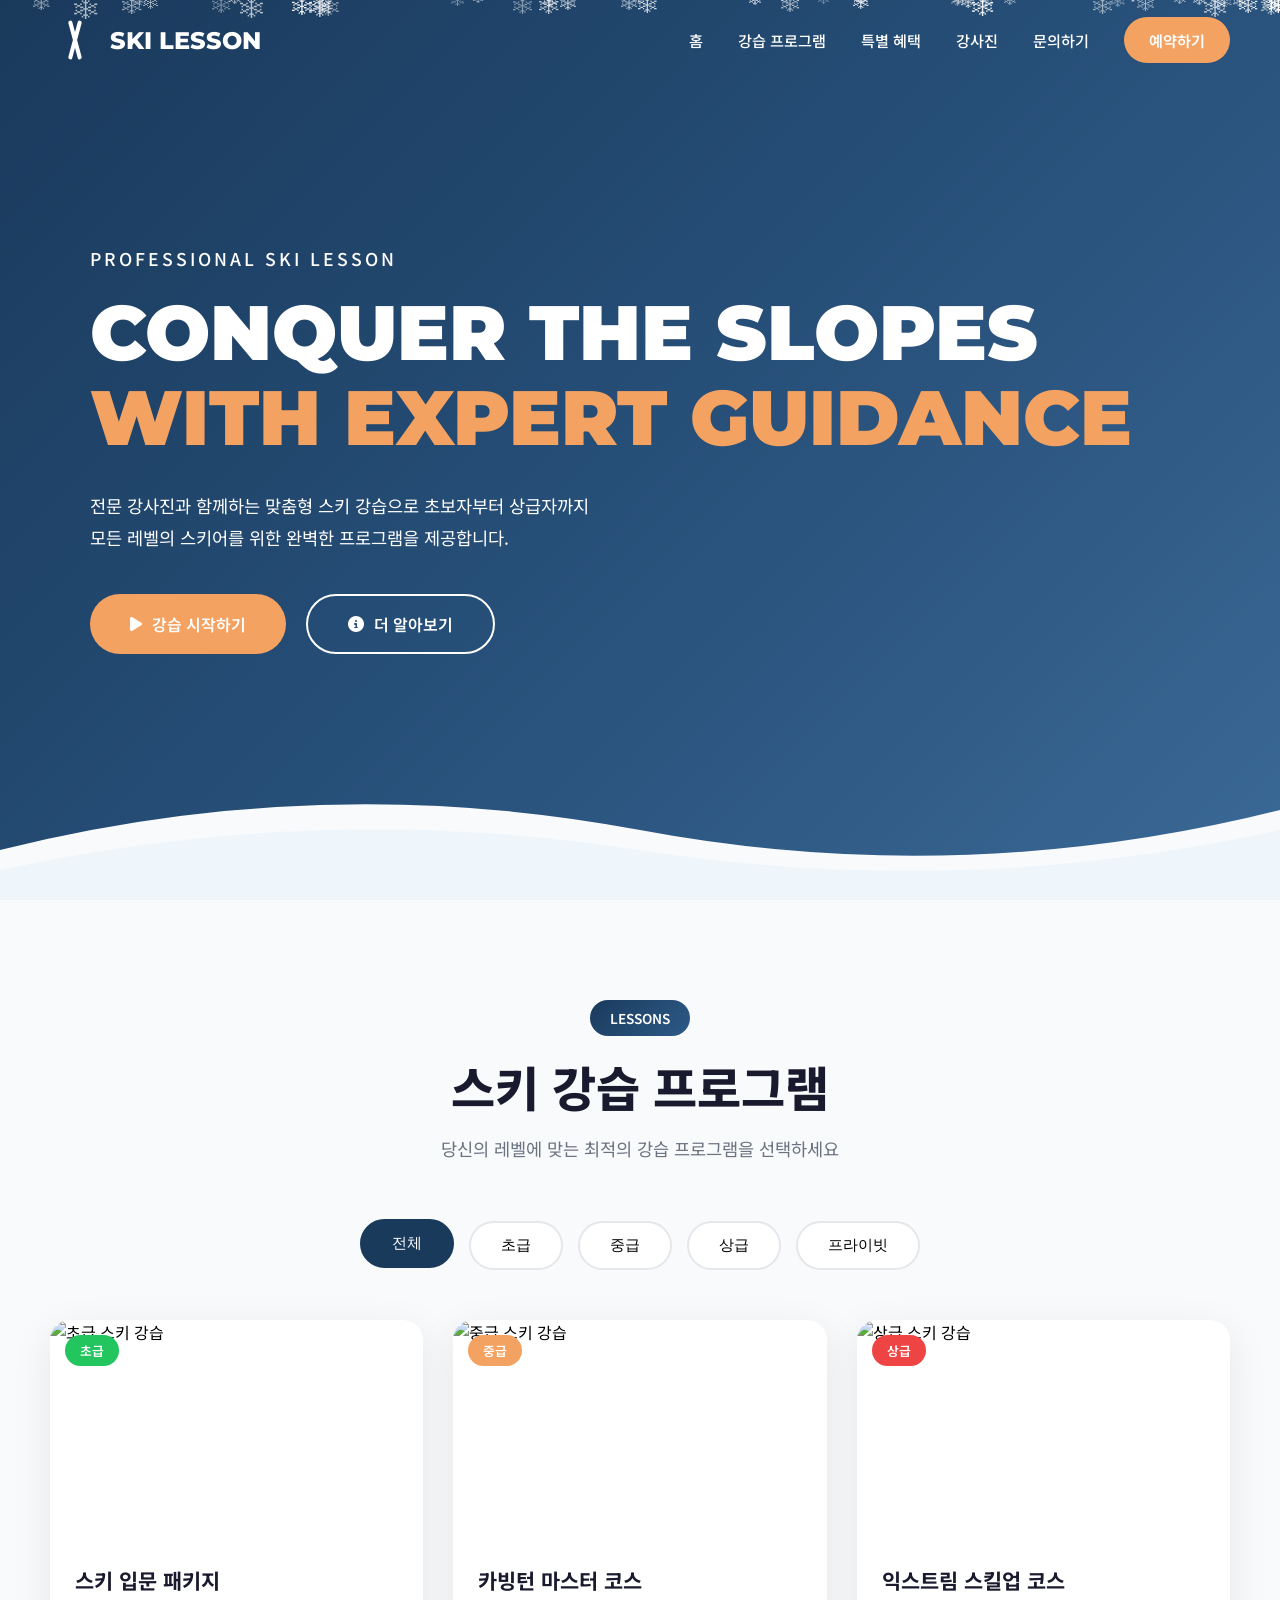
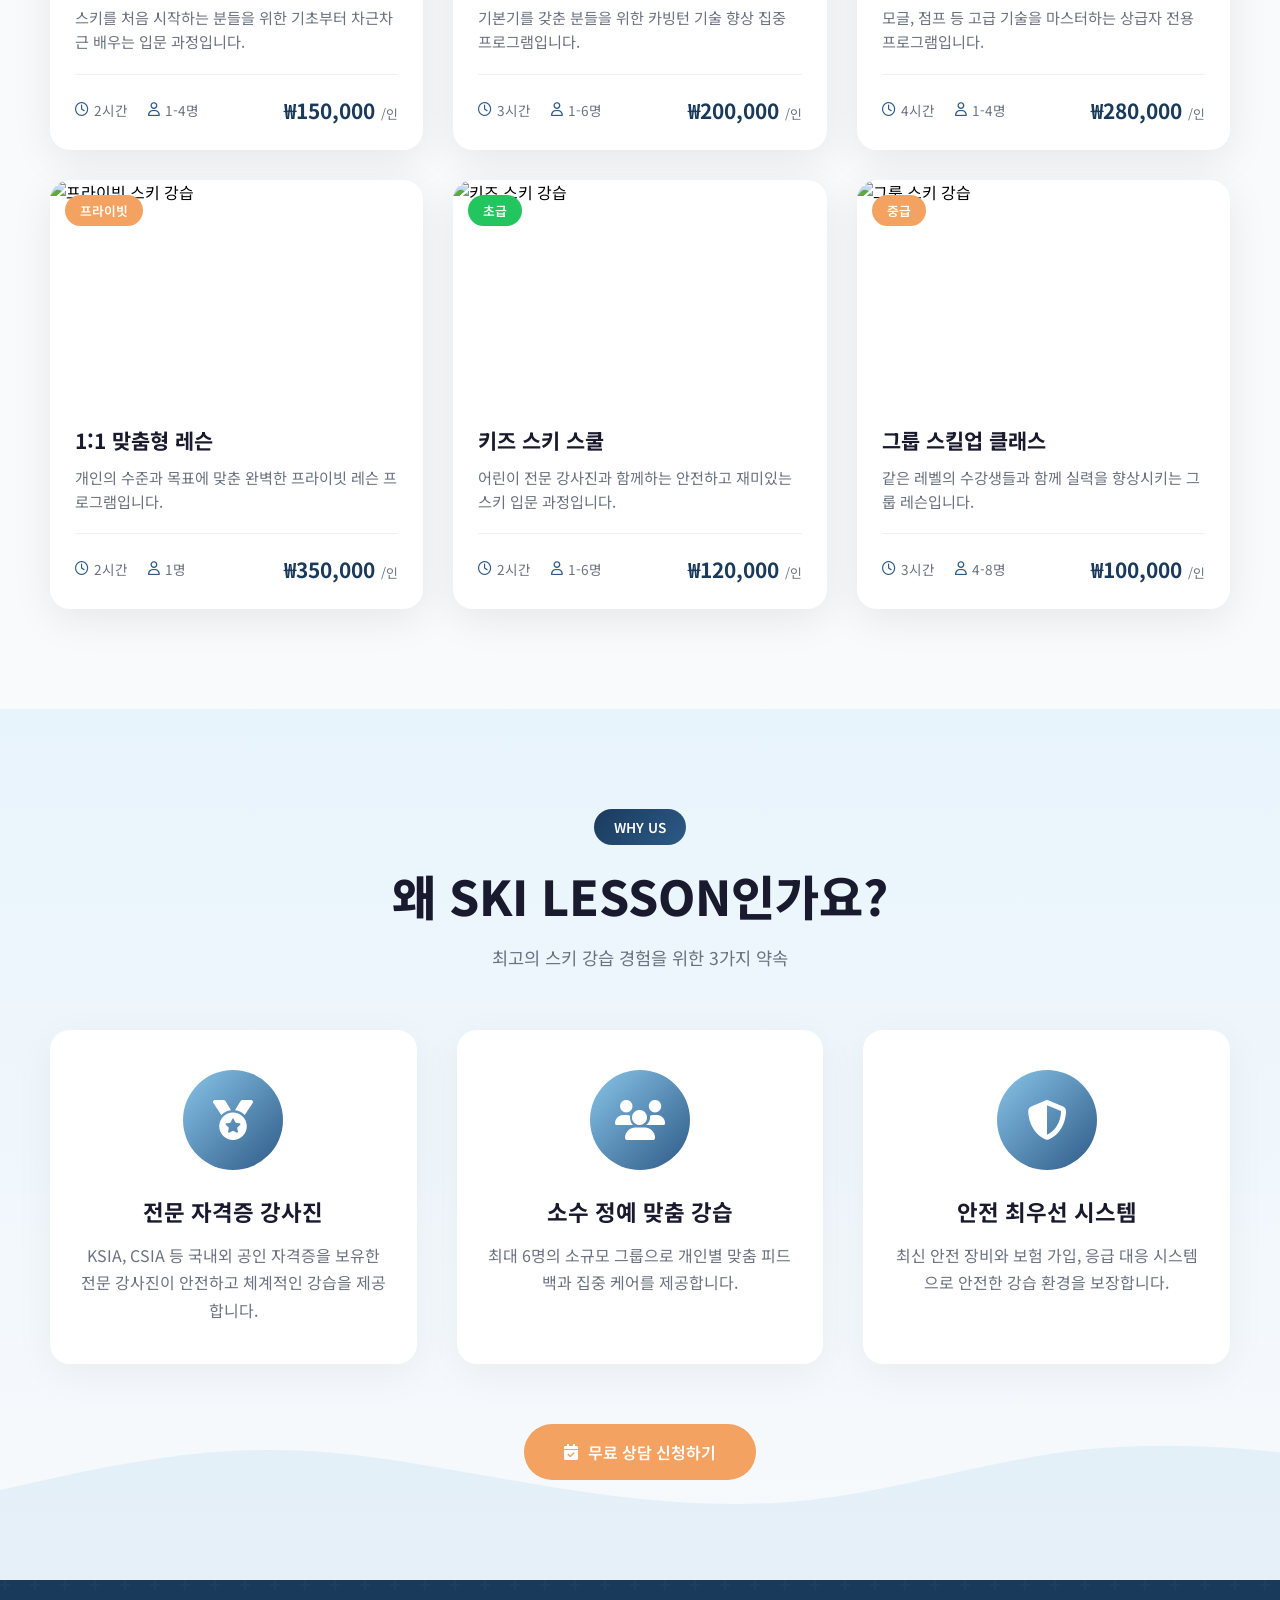
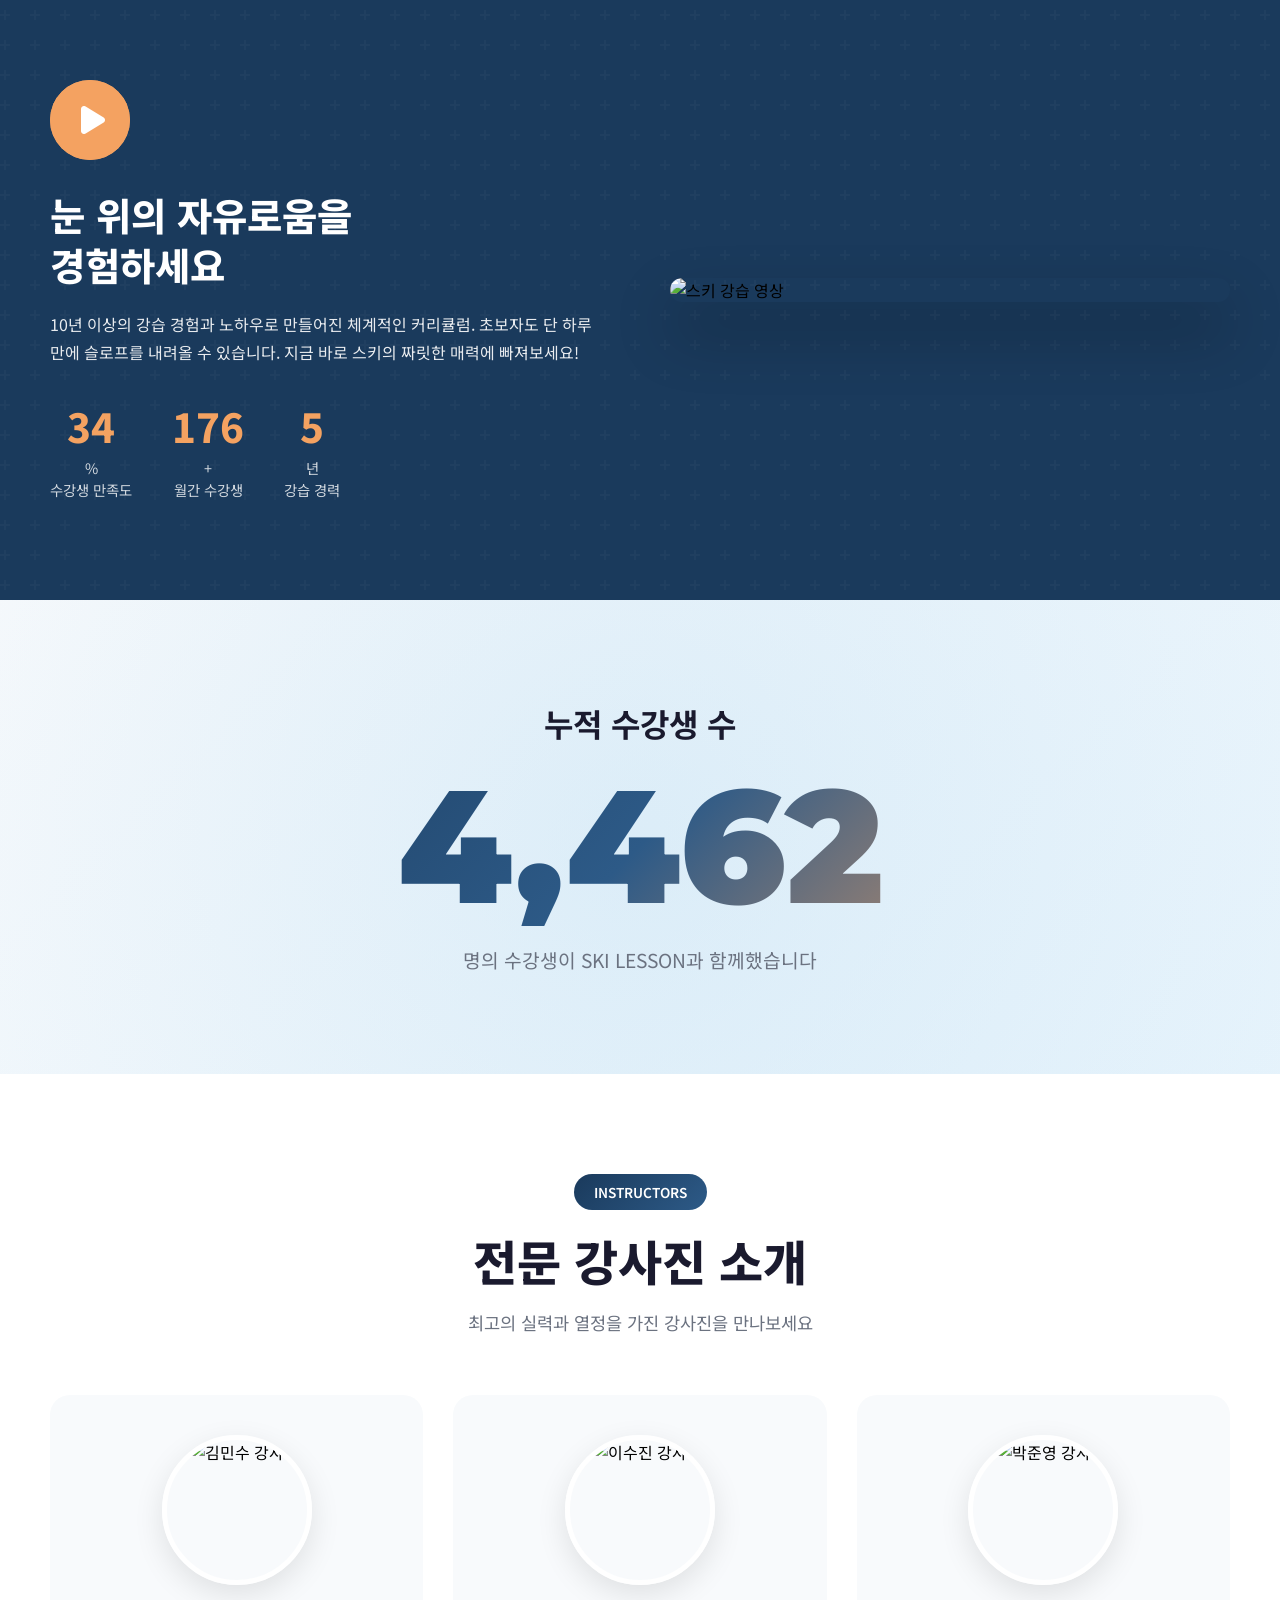
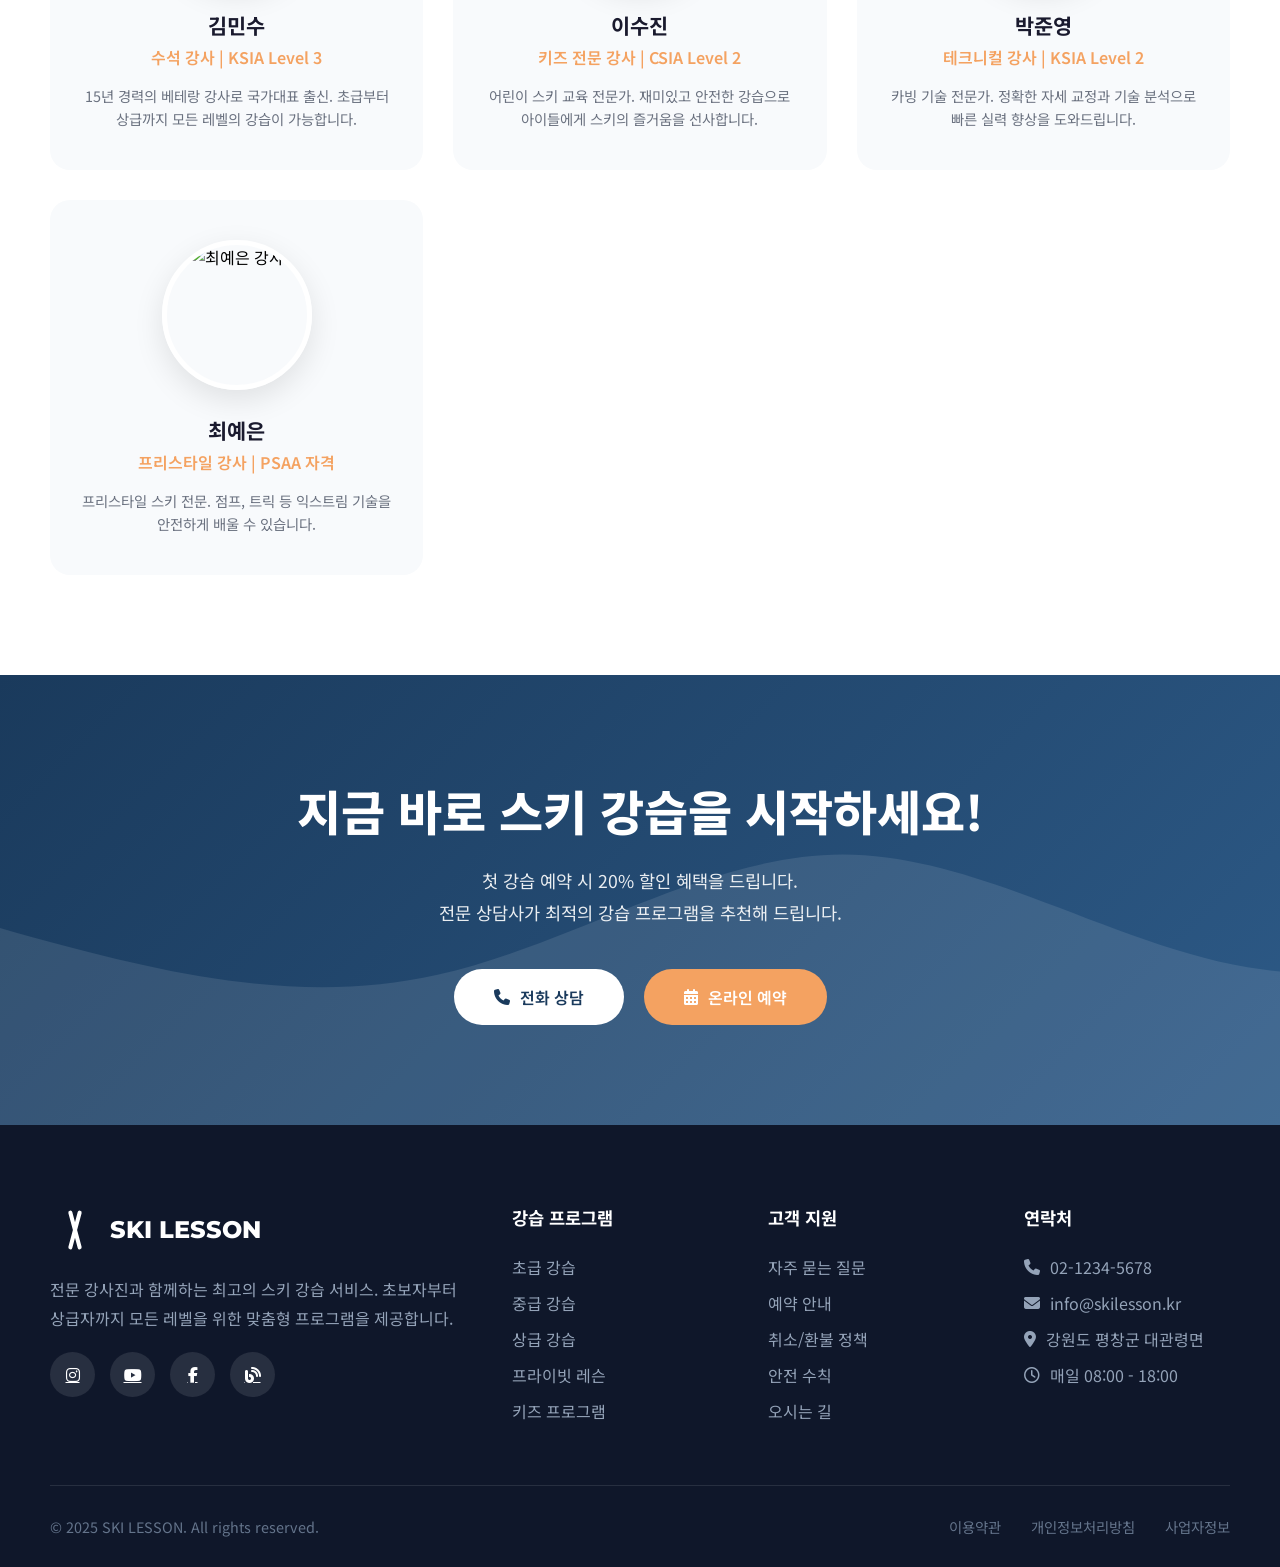
==== index.html @ 4606e81b "feat: Add responsive ski lesson homepage with dynamic animations - Hero section with parallax snow e" ====
<!DOCTYPE html>
<html lang="ko">
<head>
    <meta charset="UTF-8">
    <meta name="viewport" content="width=device-width, initial-scale=1.0">
    <title>SKI LESSON - 스키 강습 전문</title>
    <link rel="preconnect" href="https://fonts.googleapis.com">
    <link rel="preconnect" href="https://fonts.gstatic.com" crossorigin>
    <link href="https://fonts.googleapis.com/css2?family=Noto+Sans+KR:wght@300;400;500;700;900&family=Montserrat:wght@400;600;700;800;900&display=swap" rel="stylesheet">
    <link rel="stylesheet" href="https://cdnjs.cloudflare.com/ajax/libs/font-awesome/6.4.0/css/all.min.css">
    <style>
        * {
            margin: 0;
            padding: 0;
            box-sizing: border-box;
        }

        :root {
            --primary-color: #1a3a5c;
            --secondary-color: #2d5a87;
            --accent-color: #f4a261;
            --accent-hover: #e76f51;
            --light-blue: #89c4e8;
            --snow-white: #f8fafc;
            --text-dark: #1a1a2e;
            --text-light: #6b7280;
        }

        html {
            scroll-behavior: smooth;
        }

        body {
            font-family: 'Noto Sans KR', sans-serif;
            overflow-x: hidden;
            background: var(--snow-white);
        }

        /* Header */
        .header {
            position: fixed;
            top: 0;
            left: 0;
            width: 100%;
            z-index: 1000;
            padding: 15px 50px;
            display: flex;
            justify-content: space-between;
            align-items: center;
            transition: all 0.4s cubic-bezier(0.4, 0, 0.2, 1);
        }

        .header.scrolled {
            background: rgba(26, 58, 92, 0.95);
            backdrop-filter: blur(10px);
            padding: 10px 50px;
            box-shadow: 0 4px 30px rgba(0, 0, 0, 0.2);
        }

        .logo {
            display: flex;
            align-items: center;
            gap: 10px;
            color: white;
            font-family: 'Montserrat', sans-serif;
            font-weight: 800;
            font-size: 1.5rem;
            text-decoration: none;
        }

        .logo-icon {
            width: 50px;
            height: 50px;
            position: relative;
        }

        .logo-icon::before,
        .logo-icon::after {
            content: '';
            position: absolute;
            background: white;
            border-radius: 2px;
        }

        .logo-icon::before {
            width: 4px;
            height: 40px;
            top: 5px;
            left: 50%;
            transform: translateX(-50%) rotate(-15deg);
        }

        .logo-icon::after {
            width: 4px;
            height: 40px;
            top: 5px;
            left: 50%;
            transform: translateX(-50%) rotate(15deg);
        }

        .nav {
            display: flex;
            gap: 35px;
            align-items: center;
        }

        .nav a {
            color: white;
            text-decoration: none;
            font-weight: 500;
            font-size: 0.95rem;
            position: relative;
            padding: 5px 0;
            transition: all 0.3s ease;
        }

        .nav a::after {
            content: '';
            position: absolute;
            bottom: 0;
            left: 0;
            width: 0;
            height: 2px;
            background: var(--accent-color);
            transition: width 0.3s ease;
        }

        .nav a:hover::after {
            width: 100%;
        }

        .nav a:hover {
            color: var(--accent-color);
        }

        .nav-btn {
            background: var(--accent-color);
            color: white !important;
            padding: 12px 25px !important;
            border-radius: 30px;
            font-weight: 600 !important;
            transition: all 0.3s ease !important;
        }

        .nav-btn:hover {
            background: var(--accent-hover);
            transform: translateY(-2px);
            box-shadow: 0 5px 20px rgba(244, 162, 97, 0.4);
        }

        .nav-btn::after {
            display: none !important;
        }

        .menu-toggle {
            display: none;
            flex-direction: column;
            gap: 5px;
            cursor: pointer;
            z-index: 1001;
        }

        .menu-toggle span {
            width: 25px;
            height: 3px;
            background: white;
            border-radius: 3px;
            transition: all 0.3s ease;
        }

        /* Hero Section */
        .hero {
            height: 100vh;
            min-height: 700px;
            position: relative;
            display: flex;
            align-items: center;
            justify-content: center;
            overflow: hidden;
            background: linear-gradient(135deg, #1a3a5c 0%, #2d5a87 50%, #4a7aa7 100%);
        }

        .hero-bg {
            position: absolute;
            top: 0;
            left: 0;
            width: 100%;
            height: 100%;
            background: url('https://images.unsplash.com/photo-1605540436563-5bca919ae766?w=1920') center/cover no-repeat;
            opacity: 0.7;
            animation: heroZoom 20s ease-in-out infinite alternate;
        }

        @keyframes heroZoom {
            0% { transform: scale(1); }
            100% { transform: scale(1.1); }
        }

        .hero-overlay {
            position: absolute;
            top: 0;
            left: 0;
            width: 100%;
            height: 100%;
            background: linear-gradient(135deg, rgba(26, 58, 92, 0.7) 0%, rgba(45, 90, 135, 0.5) 100%);
        }

        /* Snow Effect */
        .snow-container {
            position: absolute;
            top: 0;
            left: 0;
            width: 100%;
            height: 100%;
            pointer-events: none;
            overflow: hidden;
        }

        .snowflake {
            position: absolute;
            top: -10px;
            color: white;
            font-size: 1rem;
            animation: snowfall linear infinite;
            opacity: 0.8;
        }

        @keyframes snowfall {
            0% {
                transform: translateY(-10px) rotate(0deg);
            }
            100% {
                transform: translateY(100vh) rotate(360deg);
            }
        }

        .hero-content {
            position: relative;
            z-index: 10;
            text-align: left;
            color: white;
            max-width: 1200px;
            width: 100%;
            padding: 0 50px;
        }

        .hero-subtitle {
            font-size: 1.1rem;
            font-weight: 500;
            letter-spacing: 3px;
            margin-bottom: 20px;
            opacity: 0;
            transform: translateY(30px);
            animation: slideUp 0.8s ease forwards 0.3s;
        }

        .hero-title {
            font-family: 'Montserrat', sans-serif;
            font-size: clamp(2.5rem, 6vw, 5rem);
            font-weight: 900;
            line-height: 1.1;
            margin-bottom: 30px;
            opacity: 0;
            transform: translateY(30px);
            animation: slideUp 0.8s ease forwards 0.5s;
        }

        .hero-title span {
            display: block;
            color: var(--accent-color);
        }

        .hero-desc {
            font-size: 1.1rem;
            max-width: 500px;
            margin-bottom: 40px;
            opacity: 0.9;
            line-height: 1.8;
            opacity: 0;
            transform: translateY(30px);
            animation: slideUp 0.8s ease forwards 0.7s;
        }

        @keyframes slideUp {
            to {
                opacity: 1;
                transform: translateY(0);
            }
        }

        .hero-buttons {
            display: flex;
            gap: 20px;
            opacity: 0;
            transform: translateY(30px);
            animation: slideUp 0.8s ease forwards 0.9s;
        }

        .btn {
            padding: 16px 40px;
            border: none;
            border-radius: 50px;
            font-size: 1rem;
            font-weight: 600;
            cursor: pointer;
            transition: all 0.3s cubic-bezier(0.4, 0, 0.2, 1);
            text-decoration: none;
            display: inline-flex;
            align-items: center;
            gap: 10px;
        }

        .btn-primary {
            background: var(--accent-color);
            color: white;
        }

        .btn-primary:hover {
            background: var(--accent-hover);
            transform: translateY(-3px);
            box-shadow: 0 10px 30px rgba(244, 162, 97, 0.4);
        }

        .btn-secondary {
            background: transparent;
            color: white;
            border: 2px solid white;
        }

        .btn-secondary:hover {
            background: white;
            color: var(--primary-color);
            transform: translateY(-3px);
        }

        .hero-scroll {
            position: absolute;
            bottom: 40px;
            left: 50%;
            transform: translateX(-50%);
            z-index: 10;
            color: white;
            text-align: center;
            animation: bounce 2s ease-in-out infinite;
        }

        @keyframes bounce {
            0%, 100% { transform: translateX(-50%) translateY(0); }
            50% { transform: translateX(-50%) translateY(10px); }
        }

        .hero-scroll i {
            font-size: 2rem;
        }

        /* Mountain Wave Divider */
        .mountain-divider {
            position: relative;
            height: 150px;
            margin-top: -150px;
            z-index: 20;
        }

        .mountain-divider svg {
            position: absolute;
            bottom: 0;
            width: 100%;
            height: 150px;
        }

        /* Lessons Section */
        .lessons {
            padding: 100px 50px;
            background: var(--snow-white);
            position: relative;
        }

        .section-header {
            text-align: center;
            margin-bottom: 60px;
        }

        .section-tag {
            display: inline-block;
            background: linear-gradient(135deg, var(--primary-color), var(--secondary-color));
            color: white;
            padding: 8px 20px;
            border-radius: 20px;
            font-size: 0.85rem;
            font-weight: 600;
            margin-bottom: 15px;
        }

        .section-title {
            font-size: clamp(2rem, 4vw, 3rem);
            font-weight: 800;
            color: var(--text-dark);
            margin-bottom: 15px;
        }

        .section-subtitle {
            color: var(--text-light);
            font-size: 1.1rem;
            max-width: 600px;
            margin: 0 auto;
        }

        .filter-tabs {
            display: flex;
            justify-content: center;
            gap: 15px;
            margin-bottom: 50px;
            flex-wrap: wrap;
        }

        .filter-tab {
            padding: 12px 30px;
            border: 2px solid #e5e7eb;
            background: white;
            border-radius: 30px;
            font-size: 0.95rem;
            font-weight: 500;
            cursor: pointer;
            transition: all 0.3s ease;
        }

        .filter-tab:hover,
        .filter-tab.active {
            border-color: var(--primary-color);
            background: var(--primary-color);
            color: white;
            transform: translateY(-2px);
        }

        .lessons-grid {
            display: grid;
            grid-template-columns: repeat(auto-fit, minmax(350px, 1fr));
            gap: 30px;
            max-width: 1400px;
            margin: 0 auto;
        }

        .lesson-card {
            background: white;
            border-radius: 20px;
            overflow: hidden;
            box-shadow: 0 10px 40px rgba(0, 0, 0, 0.08);
            transition: all 0.4s cubic-bezier(0.4, 0, 0.2, 1);
            opacity: 0;
            transform: translateY(50px);
        }

        .lesson-card.visible {
            opacity: 1;
            transform: translateY(0);
        }

        .lesson-card:hover {
            transform: translateY(-10px);
            box-shadow: 0 20px 60px rgba(0, 0, 0, 0.15);
        }

        .card-image {
            position: relative;
            height: 220px;
            overflow: hidden;
        }

        .card-image img {
            width: 100%;
            height: 100%;
            object-fit: cover;
            transition: transform 0.5s ease;
        }

        .lesson-card:hover .card-image img {
            transform: scale(1.1);
        }

        .card-badge {
            position: absolute;
            top: 15px;
            left: 15px;
            background: var(--accent-color);
            color: white;
            padding: 6px 15px;
            border-radius: 20px;
            font-size: 0.8rem;
            font-weight: 600;
        }

        .card-badge.beginner {
            background: #22c55e;
        }

        .card-badge.intermediate {
            background: var(--accent-color);
        }

        .card-badge.advanced {
            background: #ef4444;
        }

        .card-content {
            padding: 25px;
        }

        .card-title {
            font-size: 1.3rem;
            font-weight: 700;
            color: var(--text-dark);
            margin-bottom: 10px;
        }

        .card-desc {
            color: var(--text-light);
            font-size: 0.95rem;
            line-height: 1.6;
            margin-bottom: 20px;
        }

        .card-meta {
            display: flex;
            justify-content: space-between;
            align-items: center;
            padding-top: 20px;
            border-top: 1px solid #f0f0f0;
        }

        .card-info {
            display: flex;
            gap: 20px;
        }

        .card-info span {
            display: flex;
            align-items: center;
            gap: 5px;
            font-size: 0.85rem;
            color: var(--text-light);
        }

        .card-info i {
            color: var(--secondary-color);
        }

        .card-price {
            font-size: 1.3rem;
            font-weight: 700;
            color: var(--primary-color);
        }

        .card-price small {
            font-size: 0.8rem;
            font-weight: 400;
            color: var(--text-light);
        }

        /* Features Section */
        .features {
            padding: 100px 50px;
            background: linear-gradient(180deg, #e8f4fc 0%, var(--snow-white) 100%);
            position: relative;
            overflow: hidden;
        }

        .features-bg {
            position: absolute;
            bottom: 0;
            left: 0;
            width: 100%;
            height: 300px;
            background: url("data:image/svg+xml,%3Csvg xmlns='http://www.w3.org/2000/svg' viewBox='0 0 1440 320'%3E%3Cpath fill='%23d4e8f5' fill-opacity='0.5' d='M0,224L48,213.3C96,203,192,181,288,181.3C384,181,480,203,576,218.7C672,235,768,245,864,234.7C960,224,1056,192,1152,181.3C1248,171,1344,181,1392,186.7L1440,192L1440,320L1392,320C1344,320,1248,320,1152,320C1056,320,960,320,864,320C768,320,672,320,576,320C480,320,384,320,288,320C192,320,96,320,48,320L0,320Z'%3E%3C/path%3E%3C/svg%3E") no-repeat;
            background-size: cover;
        }

        .features-grid {
            display: grid;
            grid-template-columns: repeat(3, 1fr);
            gap: 40px;
            max-width: 1200px;
            margin: 0 auto;
            position: relative;
            z-index: 1;
        }

        .feature-card {
            text-align: center;
            padding: 40px 30px;
            background: white;
            border-radius: 20px;
            box-shadow: 0 10px 40px rgba(0, 0, 0, 0.05);
            transition: all 0.4s ease;
            opacity: 0;
            transform: translateY(30px) scale(0.95);
        }

        .feature-card.visible {
            opacity: 1;
            transform: translateY(0) scale(1);
        }

        .feature-card:hover {
            transform: translateY(-10px);
            box-shadow: 0 20px 60px rgba(0, 0, 0, 0.1);
        }

        .feature-icon {
            width: 100px;
            height: 100px;
            margin: 0 auto 25px;
            background: linear-gradient(135deg, var(--light-blue), var(--secondary-color));
            border-radius: 50%;
            display: flex;
            align-items: center;
            justify-content: center;
            position: relative;
            animation: float 3s ease-in-out infinite;
        }

        .feature-card:nth-child(2) .feature-icon {
            animation-delay: 0.5s;
        }

        .feature-card:nth-child(3) .feature-icon {
            animation-delay: 1s;
        }

        @keyframes float {
            0%, 100% { transform: translateY(0); }
            50% { transform: translateY(-10px); }
        }

        .feature-icon i {
            font-size: 2.5rem;
            color: white;
        }

        .feature-title {
            font-size: 1.4rem;
            font-weight: 700;
            color: var(--text-dark);
            margin-bottom: 15px;
        }

        .feature-desc {
            color: var(--text-light);
            line-height: 1.7;
        }

        .cta-button {
            text-align: center;
            margin-top: 60px;
            position: relative;
            z-index: 1;
        }

        /* Video Section */
        .video-section {
            padding: 100px 50px;
            background: var(--primary-color);
            position: relative;
            overflow: hidden;
        }

        .video-section::before {
            content: '';
            position: absolute;
            top: 0;
            left: 0;
            width: 100%;
            height: 100%;
            background: url("data:image/svg+xml,%3Csvg width='60' height='60' viewBox='0 0 60 60' xmlns='http://www.w3.org/2000/svg'%3E%3Cg fill='none' fill-rule='evenodd'%3E%3Cg fill='%23ffffff' fill-opacity='0.05'%3E%3Cpath d='M36 34v-4h-2v4h-4v2h4v4h2v-4h4v-2h-4zm0-30V0h-2v4h-4v2h4v4h2V6h4V4h-4zM6 34v-4H4v4H0v2h4v4h2v-4h4v-2H6zM6 4V0H4v4H0v2h4v4h2V6h4V4H6z'/%3E%3C/g%3E%3C/g%3E%3C/svg%3E");
            opacity: 0.5;
        }

        .video-content {
            max-width: 1200px;
            margin: 0 auto;
            display: grid;
            grid-template-columns: 1fr 1fr;
            gap: 60px;
            align-items: center;
            position: relative;
            z-index: 1;
        }

        .video-left {
            color: white;
        }

        .video-play-btn {
            width: 80px;
            height: 80px;
            background: var(--accent-color);
            border-radius: 50%;
            display: flex;
            align-items: center;
            justify-content: center;
            margin-bottom: 30px;
            cursor: pointer;
            transition: all 0.3s ease;
            position: relative;
        }

        .video-play-btn::before {
            content: '';
            position: absolute;
            width: 100%;
            height: 100%;
            border-radius: 50%;
            background: var(--accent-color);
            animation: pulse-ring 1.5s ease-out infinite;
        }

        @keyframes pulse-ring {
            0% { transform: scale(1); opacity: 1; }
            100% { transform: scale(1.5); opacity: 0; }
        }

        .video-play-btn:hover {
            transform: scale(1.1);
            background: var(--accent-hover);
        }

        .video-play-btn i {
            font-size: 2rem;
            color: white;
            margin-left: 5px;
            position: relative;
            z-index: 1;
        }

        .video-title {
            font-size: clamp(1.8rem, 3vw, 2.5rem);
            font-weight: 800;
            margin-bottom: 20px;
            line-height: 1.3;
        }

        .video-desc {
            font-size: 1rem;
            opacity: 0.9;
            line-height: 1.8;
            margin-bottom: 30px;
        }

        .video-stats {
            display: flex;
            gap: 40px;
        }

        .stat-item {
            text-align: center;
        }

        .stat-number {
            font-size: 2.5rem;
            font-weight: 800;
            color: var(--accent-color);
            display: block;
        }

        .stat-label {
            font-size: 0.9rem;
            opacity: 0.8;
        }

        .video-right {
            position: relative;
        }

        .video-frame {
            position: relative;
            border-radius: 20px;
            overflow: hidden;
            box-shadow: 0 30px 60px rgba(0, 0, 0, 0.3);
        }

        .video-frame img {
            width: 100%;
            display: block;
        }

        .video-frame-overlay {
            position: absolute;
            top: 0;
            left: 0;
            width: 100%;
            height: 100%;
            background: rgba(0, 0, 0, 0.3);
            display: flex;
            align-items: center;
            justify-content: center;
            opacity: 0;
            transition: opacity 0.3s ease;
        }

        .video-frame:hover .video-frame-overlay {
            opacity: 1;
        }

        /* Counter Section */
        .counter-section {
            padding: 100px 50px;
            background: linear-gradient(135deg, #f8fafc 0%, #e8f4fc 100%);
            text-align: center;
            position: relative;
            overflow: hidden;
        }

        .counter-section::before {
            content: '';
            position: absolute;
            top: -50%;
            left: -50%;
            width: 200%;
            height: 200%;
            background: radial-gradient(circle, rgba(137, 196, 232, 0.2) 0%, transparent 60%);
            animation: rotate 30s linear infinite;
        }

        @keyframes rotate {
            0% { transform: rotate(0deg); }
            100% { transform: rotate(360deg); }
        }

        .counter-content {
            position: relative;
            z-index: 1;
        }

        .counter-title {
            font-size: clamp(1.5rem, 3vw, 2rem);
            color: var(--text-dark);
            margin-bottom: 20px;
        }

        .counter-number {
            font-family: 'Montserrat', sans-serif;
            font-size: clamp(5rem, 15vw, 10rem);
            font-weight: 900;
            background: linear-gradient(135deg, var(--primary-color), var(--secondary-color), var(--accent-color));
            -webkit-background-clip: text;
            -webkit-text-fill-color: transparent;
            background-clip: text;
            line-height: 1;
            margin-bottom: 20px;
        }

        .counter-label {
            font-size: 1.2rem;
            color: var(--text-light);
        }

        /* Instructors Section */
        .instructors {
            padding: 100px 50px;
            background: white;
        }

        .instructors-grid {
            display: grid;
            grid-template-columns: repeat(auto-fit, minmax(280px, 1fr));
            gap: 30px;
            max-width: 1200px;
            margin: 0 auto;
        }

        .instructor-card {
            text-align: center;
            padding: 40px 30px;
            background: var(--snow-white);
            border-radius: 20px;
            transition: all 0.4s ease;
            opacity: 0;
            transform: translateY(30px);
        }

        .instructor-card.visible {
            opacity: 1;
            transform: translateY(0);
        }

        .instructor-card:hover {
            transform: translateY(-10px);
            box-shadow: 0 20px 50px rgba(0, 0, 0, 0.1);
        }

        .instructor-image {
            width: 150px;
            height: 150px;
            border-radius: 50%;
            overflow: hidden;
            margin: 0 auto 25px;
            border: 5px solid white;
            box-shadow: 0 10px 30px rgba(0, 0, 0, 0.1);
        }

        .instructor-image img {
            width: 100%;
            height: 100%;
            object-fit: cover;
        }

        .instructor-name {
            font-size: 1.3rem;
            font-weight: 700;
            color: var(--text-dark);
            margin-bottom: 5px;
        }

        .instructor-role {
            color: var(--accent-color);
            font-weight: 600;
            margin-bottom: 15px;
        }

        .instructor-desc {
            color: var(--text-light);
            font-size: 0.9rem;
            line-height: 1.6;
        }

        /* CTA Section */
        .cta-section {
            padding: 100px 50px;
            background: linear-gradient(135deg, var(--primary-color), var(--secondary-color));
            position: relative;
            overflow: hidden;
        }

        .cta-section::before {
            content: '';
            position: absolute;
            top: 0;
            left: 0;
            width: 100%;
            height: 100%;
            background: url("data:image/svg+xml,%3Csvg xmlns='http://www.w3.org/2000/svg' viewBox='0 0 1440 320'%3E%3Cpath fill='%23ffffff' fill-opacity='0.1' d='M0,96L48,112C96,128,192,160,288,186.7C384,213,480,235,576,213.3C672,192,768,128,864,128C960,128,1056,192,1152,208C1248,224,1344,192,1392,176L1440,160L1440,320L1392,320C1344,320,1248,320,1152,320C1056,320,960,320,864,320C768,320,672,320,576,320C480,320,384,320,288,320C192,320,96,320,48,320L0,320Z'%3E%3C/path%3E%3C/svg%3E");
            background-size: cover;
            background-position: bottom;
        }

        .cta-content {
            max-width: 800px;
            margin: 0 auto;
            text-align: center;
            position: relative;
            z-index: 1;
            color: white;
        }

        .cta-title {
            font-size: clamp(2rem, 4vw, 3rem);
            font-weight: 800;
            margin-bottom: 20px;
        }

        .cta-desc {
            font-size: 1.1rem;
            opacity: 0.9;
            margin-bottom: 40px;
            line-height: 1.8;
        }

        .cta-buttons {
            display: flex;
            gap: 20px;
            justify-content: center;
            flex-wrap: wrap;
        }

        .btn-white {
            background: white;
            color: var(--primary-color);
        }

        .btn-white:hover {
            background: var(--snow-white);
            transform: translateY(-3px);
            box-shadow: 0 10px 30px rgba(255, 255, 255, 0.3);
        }

        /* Footer */
        .footer {
            background: #0f172a;
            color: white;
            padding: 80px 50px 30px;
        }

        .footer-content {
            max-width: 1200px;
            margin: 0 auto;
            display: grid;
            grid-template-columns: 2fr 1fr 1fr 1fr;
            gap: 50px;
            margin-bottom: 50px;
        }

        .footer-brand .logo {
            margin-bottom: 20px;
        }

        .footer-brand p {
            color: #94a3b8;
            line-height: 1.8;
            margin-bottom: 20px;
        }

        .social-links {
            display: flex;
            gap: 15px;
        }

        .social-links a {
            width: 45px;
            height: 45px;
            background: rgba(255, 255, 255, 0.1);
            border-radius: 50%;
            display: flex;
            align-items: center;
            justify-content: center;
            color: white;
            transition: all 0.3s ease;
        }

        .social-links a:hover {
            background: var(--accent-color);
            transform: translateY(-3px);
        }

        .footer-column h4 {
            font-size: 1.1rem;
            font-weight: 700;
            margin-bottom: 25px;
            color: white;
        }

        .footer-column ul {
            list-style: none;
        }

        .footer-column ul li {
            margin-bottom: 12px;
        }

        .footer-column ul a {
            color: #94a3b8;
            text-decoration: none;
            transition: all 0.3s ease;
            display: flex;
            align-items: center;
            gap: 10px;
        }

        .footer-column ul a:hover {
            color: var(--accent-color);
            transform: translateX(5px);
        }

        .footer-bottom {
            border-top: 1px solid rgba(255, 255, 255, 0.1);
            padding-top: 30px;
            display: flex;
            justify-content: space-between;
            align-items: center;
            flex-wrap: wrap;
            gap: 20px;
        }

        .footer-bottom p {
            color: #64748b;
            font-size: 0.9rem;
        }

        .footer-links {
            display: flex;
            gap: 30px;
        }

        .footer-links a {
            color: #64748b;
            text-decoration: none;
            font-size: 0.9rem;
            transition: color 0.3s ease;
        }

        .footer-links a:hover {
            color: white;
        }

        /* Mobile Navigation */
        @media (max-width: 992px) {
            .menu-toggle {
                display: flex;
            }

            .nav {
                position: fixed;
                top: 0;
                right: -100%;
                width: 100%;
                max-width: 400px;
                height: 100vh;
                background: var(--primary-color);
                flex-direction: column;
                justify-content: center;
                gap: 30px;
                padding: 50px;
                transition: right 0.4s cubic-bezier(0.4, 0, 0.2, 1);
            }

            .nav.active {
                right: 0;
            }

            .nav a {
                font-size: 1.3rem;
            }

            .header {
                padding: 15px 25px;
            }

            .header.scrolled {
                padding: 10px 25px;
            }
        }

        @media (max-width: 768px) {
            .hero-content {
                padding: 0 25px;
                text-align: center;
            }

            .hero-desc {
                margin: 0 auto 40px;
            }

            .hero-buttons {
                flex-direction: column;
                align-items: center;
            }

            .lessons,
            .features,
            .video-section,
            .counter-section,
            .instructors,
            .cta-section {
                padding: 60px 25px;
            }

            .lessons-grid {
                grid-template-columns: 1fr;
            }

            .features-grid {
                grid-template-columns: 1fr;
            }

            .video-content {
                grid-template-columns: 1fr;
                text-align: center;
            }

            .video-play-btn {
                margin: 0 auto 30px;
            }

            .video-stats {
                justify-content: center;
            }

            .footer-content {
                grid-template-columns: 1fr;
                text-align: center;
            }

            .social-links {
                justify-content: center;
            }

            .footer-column ul a {
                justify-content: center;
            }

            .footer-bottom {
                flex-direction: column;
                text-align: center;
            }
        }

        /* Animations on scroll */
        .fade-in {
            opacity: 0;
            transform: translateY(30px);
            transition: all 0.6s ease;
        }

        .fade-in.visible {
            opacity: 1;
            transform: translateY(0);
        }

        .slide-in-left {
            opacity: 0;
            transform: translateX(-50px);
            transition: all 0.6s ease;
        }

        .slide-in-left.visible {
            opacity: 1;
            transform: translateX(0);
        }

        .slide-in-right {
            opacity: 0;
            transform: translateX(50px);
            transition: all 0.6s ease;
        }

        .slide-in-right.visible {
            opacity: 1;
            transform: translateX(0);
        }

        /* Loading Animation */
        .loader {
            position: fixed;
            top: 0;
            left: 0;
            width: 100%;
            height: 100%;
            background: var(--primary-color);
            z-index: 9999;
            display: flex;
            align-items: center;
            justify-content: center;
            transition: opacity 0.5s ease, visibility 0.5s ease;
        }

        .loader.hidden {
            opacity: 0;
            visibility: hidden;
        }

        .loader-content {
            text-align: center;
            color: white;
        }

        .loader-ski {
            width: 100px;
            height: 100px;
            position: relative;
            margin: 0 auto 20px;
            animation: skiMove 1.5s ease-in-out infinite;
        }

        @keyframes skiMove {
            0%, 100% { transform: translateX(-20px) rotate(-5deg); }
            50% { transform: translateX(20px) rotate(5deg); }
        }

        .loader-ski::before,
        .loader-ski::after {
            content: '';
            position: absolute;
            width: 8px;
            height: 80px;
            background: white;
            border-radius: 4px;
        }

        .loader-ski::before {
            left: 30%;
            transform: rotate(-10deg);
        }

        .loader-ski::after {
            right: 30%;
            transform: rotate(10deg);
        }

        .loader-text {
            font-size: 1.2rem;
            letter-spacing: 3px;
            animation: pulse 1.5s ease-in-out infinite;
        }

        @keyframes pulse {
            0%, 100% { opacity: 0.5; }
            50% { opacity: 1; }
        }
    </style>
</head>
<body>
    <!-- Loader -->
    <div class="loader" id="loader">
        <div class="loader-content">
            <div class="loader-ski"></div>
            <p class="loader-text">LOADING...</p>
        </div>
    </div>

    <!-- Header -->
    <header class="header" id="header">
        <a href="#" class="logo">
            <div class="logo-icon"></div>
            SKI LESSON
        </a>
        <nav class="nav" id="nav">
            <a href="#home">홈</a>
            <a href="#lessons">강습 프로그램</a>
            <a href="#features">특별 혜택</a>
            <a href="#instructors">강사진</a>
            <a href="#contact">문의하기</a>
            <a href="#book" class="nav-btn">예약하기</a>
        </nav>
        <div class="menu-toggle" id="menuToggle">
            <span></span>
            <span></span>
            <span></span>
        </div>
    </header>

    <!-- Hero Section -->
    <section class="hero" id="home">
        <div class="hero-bg"></div>
        <div class="hero-overlay"></div>
        <div class="snow-container" id="snowContainer"></div>
        <div class="hero-content">
            <p class="hero-subtitle">PROFESSIONAL SKI LESSON</p>
            <h1 class="hero-title">
                CONQUER THE SLOPES
                <span>WITH EXPERT GUIDANCE</span>
            </h1>
            <p class="hero-desc">
                전문 강사진과 함께하는 맞춤형 스키 강습으로
                초보자부터 상급자까지 모든 레벨의 스키어를 위한
                완벽한 프로그램을 제공합니다.
            </p>
            <div class="hero-buttons">
                <a href="#lessons" class="btn btn-primary">
                    <i class="fas fa-play"></i> 강습 시작하기
                </a>
                <a href="#features" class="btn btn-secondary">
                    <i class="fas fa-info-circle"></i> 더 알아보기
                </a>
            </div>
        </div>
        <div class="hero-scroll">
            <i class="fas fa-chevron-down"></i>
        </div>
    </section>

    <!-- Mountain Divider -->
    <div class="mountain-divider">
        <svg viewBox="0 0 1440 150" preserveAspectRatio="none">
            <path fill="#f8fafc" d="M0,150 L0,100 Q360,20 720,80 T1440,60 L1440,150 Z"/>
            <path fill="#e8f4fc" fill-opacity="0.5" d="M0,150 L0,120 Q360,50 720,100 T1440,80 L1440,150 Z"/>
        </svg>
    </div>

    <!-- Lessons Section -->
    <section class="lessons" id="lessons">
        <div class="section-header fade-in">
            <span class="section-tag">LESSONS</span>
            <h2 class="section-title">스키 강습 프로그램</h2>
            <p class="section-subtitle">당신의 레벨에 맞는 최적의 강습 프로그램을 선택하세요</p>
        </div>

        <div class="filter-tabs">
            <button class="filter-tab active" data-filter="all">전체</button>
            <button class="filter-tab" data-filter="beginner">초급</button>
            <button class="filter-tab" data-filter="intermediate">중급</button>
            <button class="filter-tab" data-filter="advanced">상급</button>
            <button class="filter-tab" data-filter="private">프라이빗</button>
        </div>

        <div class="lessons-grid">
            <div class="lesson-card" data-category="beginner">
                <div class="card-image">
                    <img src="https://images.unsplash.com/photo-1551524559-8af4e6624178?w=600" alt="초급 스키 강습">
                    <span class="card-badge beginner">초급</span>
                </div>
                <div class="card-content">
                    <h3 class="card-title">스키 입문 패키지</h3>
                    <p class="card-desc">스키를 처음 시작하는 분들을 위한 기초부터 차근차근 배우는 입문 과정입니다.</p>
                    <div class="card-meta">
                        <div class="card-info">
                            <span><i class="far fa-clock"></i> 2시간</span>
                            <span><i class="far fa-user"></i> 1-4명</span>
                        </div>
                        <div class="card-price">₩150,000 <small>/인</small></div>
                    </div>
                </div>
            </div>

            <div class="lesson-card" data-category="intermediate">
                <div class="card-image">
                    <img src="https://images.unsplash.com/photo-1565992441121-4367c2967103?w=600" alt="중급 스키 강습">
                    <span class="card-badge intermediate">중급</span>
                </div>
                <div class="card-content">
                    <h3 class="card-title">카빙턴 마스터 코스</h3>
                    <p class="card-desc">기본기를 갖춘 분들을 위한 카빙턴 기술 향상 집중 프로그램입니다.</p>
                    <div class="card-meta">
                        <div class="card-info">
                            <span><i class="far fa-clock"></i> 3시간</span>
                            <span><i class="far fa-user"></i> 1-6명</span>
                        </div>
                        <div class="card-price">₩200,000 <small>/인</small></div>
                    </div>
                </div>
            </div>

            <div class="lesson-card" data-category="advanced">
                <div class="card-image">
                    <img src="https://images.unsplash.com/photo-1605540436563-5bca919ae766?w=600" alt="상급 스키 강습">
                    <span class="card-badge advanced">상급</span>
                </div>
                <div class="card-content">
                    <h3 class="card-title">익스트림 스킬업 코스</h3>
                    <p class="card-desc">모글, 점프 등 고급 기술을 마스터하는 상급자 전용 프로그램입니다.</p>
                    <div class="card-meta">
                        <div class="card-info">
                            <span><i class="far fa-clock"></i> 4시간</span>
                            <span><i class="far fa-user"></i> 1-4명</span>
                        </div>
                        <div class="card-price">₩280,000 <small>/인</small></div>
                    </div>
                </div>
            </div>

            <div class="lesson-card" data-category="private">
                <div class="card-image">
                    <img src="https://images.unsplash.com/photo-1551698618-1dfe5d97d256?w=600" alt="프라이빗 스키 강습">
                    <span class="card-badge intermediate">프라이빗</span>
                </div>
                <div class="card-content">
                    <h3 class="card-title">1:1 맞춤형 레슨</h3>
                    <p class="card-desc">개인의 수준과 목표에 맞춘 완벽한 프라이빗 레슨 프로그램입니다.</p>
                    <div class="card-meta">
                        <div class="card-info">
                            <span><i class="far fa-clock"></i> 2시간</span>
                            <span><i class="far fa-user"></i> 1명</span>
                        </div>
                        <div class="card-price">₩350,000 <small>/인</small></div>
                    </div>
                </div>
            </div>

            <div class="lesson-card" data-category="beginner">
                <div class="card-image">
                    <img src="https://images.unsplash.com/photo-1609140445127-e0c01f2b4ed2?w=600" alt="키즈 스키 강습">
                    <span class="card-badge beginner">초급</span>
                </div>
                <div class="card-content">
                    <h3 class="card-title">키즈 스키 스쿨</h3>
                    <p class="card-desc">어린이 전문 강사진과 함께하는 안전하고 재미있는 스키 입문 과정입니다.</p>
                    <div class="card-meta">
                        <div class="card-info">
                            <span><i class="far fa-clock"></i> 2시간</span>
                            <span><i class="far fa-user"></i> 1-6명</span>
                        </div>
                        <div class="card-price">₩120,000 <small>/인</small></div>
                    </div>
                </div>
            </div>

            <div class="lesson-card" data-category="intermediate">
                <div class="card-image">
                    <img src="https://images.unsplash.com/photo-1520820984457-6be944a2d20e?w=600" alt="그룹 스키 강습">
                    <span class="card-badge intermediate">중급</span>
                </div>
                <div class="card-content">
                    <h3 class="card-title">그룹 스킬업 클래스</h3>
                    <p class="card-desc">같은 레벨의 수강생들과 함께 실력을 향상시키는 그룹 레슨입니다.</p>
                    <div class="card-meta">
                        <div class="card-info">
                            <span><i class="far fa-clock"></i> 3시간</span>
                            <span><i class="far fa-user"></i> 4-8명</span>
                        </div>
                        <div class="card-price">₩100,000 <small>/인</small></div>
                    </div>
                </div>
            </div>
        </div>
    </section>

    <!-- Features Section -->
    <section class="features" id="features">
        <div class="features-bg"></div>
        <div class="section-header fade-in">
            <span class="section-tag">WHY US</span>
            <h2 class="section-title">왜 SKI LESSON인가요?</h2>
            <p class="section-subtitle">최고의 스키 강습 경험을 위한 3가지 약속</p>
        </div>

        <div class="features-grid">
            <div class="feature-card">
                <div class="feature-icon">
                    <i class="fas fa-medal"></i>
                </div>
                <h3 class="feature-title">전문 자격증 강사진</h3>
                <p class="feature-desc">KSIA, CSIA 등 국내외 공인 자격증을 보유한 전문 강사진이 안전하고 체계적인 강습을 제공합니다.</p>
            </div>

            <div class="feature-card">
                <div class="feature-icon">
                    <i class="fas fa-users"></i>
                </div>
                <h3 class="feature-title">소수 정예 맞춤 강습</h3>
                <p class="feature-desc">최대 6명의 소규모 그룹으로 개인별 맞춤 피드백과 집중 케어를 제공합니다.</p>
            </div>

            <div class="feature-card">
                <div class="feature-icon">
                    <i class="fas fa-shield-alt"></i>
                </div>
                <h3 class="feature-title">안전 최우선 시스템</h3>
                <p class="feature-desc">최신 안전 장비와 보험 가입, 응급 대응 시스템으로 안전한 강습 환경을 보장합니다.</p>
            </div>
        </div>

        <div class="cta-button fade-in">
            <a href="#contact" class="btn btn-primary">
                <i class="fas fa-calendar-check"></i> 무료 상담 신청하기
            </a>
        </div>
    </section>

    <!-- Video Section -->
    <section class="video-section">
        <div class="video-content">
            <div class="video-left slide-in-left">
                <div class="video-play-btn">
                    <i class="fas fa-play"></i>
                </div>
                <h2 class="video-title">눈 위의 자유로움을<br>경험하세요</h2>
                <p class="video-desc">
                    10년 이상의 강습 경험과 노하우로 만들어진 체계적인 커리큘럼.
                    초보자도 단 하루 만에 슬로프를 내려올 수 있습니다.
                    지금 바로 스키의 짜릿한 매력에 빠져보세요!
                </p>
                <div class="video-stats">
                    <div class="stat-item">
                        <span class="stat-number" data-target="98">0</span>
                        <span class="stat-label">%</span>
                        <p class="stat-label">수강생 만족도</p>
                    </div>
                    <div class="stat-item">
                        <span class="stat-number" data-target="500">0</span>
                        <span class="stat-label">+</span>
                        <p class="stat-label">월간 수강생</p>
                    </div>
                    <div class="stat-item">
                        <span class="stat-number" data-target="15">0</span>
                        <span class="stat-label">년</span>
                        <p class="stat-label">강습 경력</p>
                    </div>
                </div>
            </div>
            <div class="video-right slide-in-right">
                <div class="video-frame">
                    <img src="https://images.unsplash.com/photo-1551524559-8af4e6624178?w=800" alt="스키 강습 영상">
                    <div class="video-frame-overlay">
                        <div class="video-play-btn">
                            <i class="fas fa-play"></i>
                        </div>
                    </div>
                </div>
            </div>
        </div>
    </section>

    <!-- Counter Section -->
    <section class="counter-section">
        <div class="counter-content fade-in">
            <h2 class="counter-title">누적 수강생 수</h2>
            <div class="counter-number" id="mainCounter">0</div>
            <p class="counter-label">명의 수강생이 SKI LESSON과 함께했습니다</p>
        </div>
    </section>

    <!-- Instructors Section -->
    <section class="instructors" id="instructors">
        <div class="section-header fade-in">
            <span class="section-tag">INSTRUCTORS</span>
            <h2 class="section-title">전문 강사진 소개</h2>
            <p class="section-subtitle">최고의 실력과 열정을 가진 강사진을 만나보세요</p>
        </div>

        <div class="instructors-grid">
            <div class="instructor-card">
                <div class="instructor-image">
                    <img src="https://images.unsplash.com/photo-1507003211169-0a1dd7228f2d?w=300" alt="김민수 강사">
                </div>
                <h3 class="instructor-name">김민수</h3>
                <p class="instructor-role">수석 강사 | KSIA Level 3</p>
                <p class="instructor-desc">15년 경력의 베테랑 강사로 국가대표 출신. 초급부터 상급까지 모든 레벨의 강습이 가능합니다.</p>
            </div>

            <div class="instructor-card">
                <div class="instructor-image">
                    <img src="https://images.unsplash.com/photo-1438761681033-6461ffad8d80?w=300" alt="이수진 강사">
                </div>
                <h3 class="instructor-name">이수진</h3>
                <p class="instructor-role">키즈 전문 강사 | CSIA Level 2</p>
                <p class="instructor-desc">어린이 스키 교육 전문가. 재미있고 안전한 강습으로 아이들에게 스키의 즐거움을 선사합니다.</p>
            </div>

            <div class="instructor-card">
                <div class="instructor-image">
                    <img src="https://images.unsplash.com/photo-1472099645785-5658abf4ff4e?w=300" alt="박준영 강사">
                </div>
                <h3 class="instructor-name">박준영</h3>
                <p class="instructor-role">테크니컬 강사 | KSIA Level 2</p>
                <p class="instructor-desc">카빙 기술 전문가. 정확한 자세 교정과 기술 분석으로 빠른 실력 향상을 도와드립니다.</p>
            </div>

            <div class="instructor-card">
                <div class="instructor-image">
                    <img src="https://images.unsplash.com/photo-1544005313-94ddf0286df2?w=300" alt="최예은 강사">
                </div>
                <h3 class="instructor-name">최예은</h3>
                <p class="instructor-role">프리스타일 강사 | PSAA 자격</p>
                <p class="instructor-desc">프리스타일 스키 전문. 점프, 트릭 등 익스트림 기술을 안전하게 배울 수 있습니다.</p>
            </div>
        </div>
    </section>

    <!-- CTA Section -->
    <section class="cta-section" id="contact">
        <div class="cta-content fade-in">
            <h2 class="cta-title">지금 바로 스키 강습을 시작하세요!</h2>
            <p class="cta-desc">
                첫 강습 예약 시 20% 할인 혜택을 드립니다.<br>
                전문 상담사가 최적의 강습 프로그램을 추천해 드립니다.
            </p>
            <div class="cta-buttons">
                <a href="tel:02-1234-5678" class="btn btn-white">
                    <i class="fas fa-phone"></i> 전화 상담
                </a>
                <a href="#book" class="btn btn-primary">
                    <i class="fas fa-calendar-alt"></i> 온라인 예약
                </a>
            </div>
        </div>
    </section>

    <!-- Footer -->
    <footer class="footer">
        <div class="footer-content">
            <div class="footer-brand">
                <a href="#" class="logo">
                    <div class="logo-icon"></div>
                    SKI LESSON
                </a>
                <p>전문 강사진과 함께하는 최고의 스키 강습 서비스. 초보자부터 상급자까지 모든 레벨을 위한 맞춤형 프로그램을 제공합니다.</p>
                <div class="social-links">
                    <a href="#"><i class="fab fa-instagram"></i></a>
                    <a href="#"><i class="fab fa-youtube"></i></a>
                    <a href="#"><i class="fab fa-facebook-f"></i></a>
                    <a href="#"><i class="fas fa-blog"></i></a>
                </div>
            </div>
            <div class="footer-column">
                <h4>강습 프로그램</h4>
                <ul>
                    <li><a href="#">초급 강습</a></li>
                    <li><a href="#">중급 강습</a></li>
                    <li><a href="#">상급 강습</a></li>
                    <li><a href="#">프라이빗 레슨</a></li>
                    <li><a href="#">키즈 프로그램</a></li>
                </ul>
            </div>
            <div class="footer-column">
                <h4>고객 지원</h4>
                <ul>
                    <li><a href="#">자주 묻는 질문</a></li>
                    <li><a href="#">예약 안내</a></li>
                    <li><a href="#">취소/환불 정책</a></li>
                    <li><a href="#">안전 수칙</a></li>
                    <li><a href="#">오시는 길</a></li>
                </ul>
            </div>
            <div class="footer-column">
                <h4>연락처</h4>
                <ul>
                    <li><a href="tel:02-1234-5678"><i class="fas fa-phone"></i> 02-1234-5678</a></li>
                    <li><a href="mailto:info@skilesson.kr"><i class="fas fa-envelope"></i> info@skilesson.kr</a></li>
                    <li><a href="#"><i class="fas fa-map-marker-alt"></i> 강원도 평창군 대관령면</a></li>
                    <li><a href="#"><i class="far fa-clock"></i> 매일 08:00 - 18:00</a></li>
                </ul>
            </div>
        </div>
        <div class="footer-bottom">
            <p>&copy; 2025 SKI LESSON. All rights reserved.</p>
            <div class="footer-links">
                <a href="#">이용약관</a>
                <a href="#">개인정보처리방침</a>
                <a href="#">사업자정보</a>
            </div>
        </div>
    </footer>

    <script>
        // Loader
        window.addEventListener('load', () => {
            setTimeout(() => {
                document.getElementById('loader').classList.add('hidden');
            }, 1500);
        });

        // Snow Effect
        function createSnowflakes() {
            const container = document.getElementById('snowContainer');
            const snowflakeCount = 50;

            for (let i = 0; i < snowflakeCount; i++) {
                const snowflake = document.createElement('div');
                snowflake.className = 'snowflake';
                snowflake.innerHTML = '❄';
                snowflake.style.left = Math.random() * 100 + '%';
                snowflake.style.animationDuration = (Math.random() * 3 + 2) + 's';
                snowflake.style.animationDelay = Math.random() * 5 + 's';
                snowflake.style.fontSize = (Math.random() * 15 + 10) + 'px';
                snowflake.style.opacity = Math.random() * 0.6 + 0.4;
                container.appendChild(snowflake);
            }
        }
        createSnowflakes();

        // Header Scroll Effect
        const header = document.getElementById('header');
        let lastScroll = 0;

        window.addEventListener('scroll', () => {
            const currentScroll = window.pageYOffset;

            if (currentScroll > 50) {
                header.classList.add('scrolled');
            } else {
                header.classList.remove('scrolled');
            }

            lastScroll = currentScroll;
        });

        // Mobile Menu Toggle
        const menuToggle = document.getElementById('menuToggle');
        const nav = document.getElementById('nav');

        menuToggle.addEventListener('click', () => {
            nav.classList.toggle('active');
            menuToggle.classList.toggle('active');
        });

        // Close menu on link click
        document.querySelectorAll('.nav a').forEach(link => {
            link.addEventListener('click', () => {
                nav.classList.remove('active');
                menuToggle.classList.remove('active');
            });
        });

        // Scroll Animations
        const observerOptions = {
            threshold: 0.1,
            rootMargin: '0px 0px -50px 0px'
        };

        const observer = new IntersectionObserver((entries) => {
            entries.forEach((entry, index) => {
                if (entry.isIntersecting) {
                    setTimeout(() => {
                        entry.target.classList.add('visible');
                    }, index * 100);
                }
            });
        }, observerOptions);

        // Observe elements
        document.querySelectorAll('.fade-in, .slide-in-left, .slide-in-right, .lesson-card, .feature-card, .instructor-card').forEach(el => {
            observer.observe(el);
        });

        // Counter Animation
        function animateCounter(element, target, duration = 2000) {
            let start = 0;
            const increment = target / (duration / 16);

            function updateCounter() {
                start += increment;
                if (start < target) {
                    element.textContent = Math.floor(start).toLocaleString();
                    requestAnimationFrame(updateCounter);
                } else {
                    element.textContent = target.toLocaleString();
                }
            }

            updateCounter();
        }

        // Main Counter Observer
        const mainCounter = document.getElementById('mainCounter');
        const counterObserver = new IntersectionObserver((entries) => {
            entries.forEach(entry => {
                if (entry.isIntersecting) {
                    animateCounter(mainCounter, 15847, 2500);
                    counterObserver.unobserve(entry.target);
                }
            });
        }, { threshold: 0.5 });

        counterObserver.observe(mainCounter);

        // Stats Counter Animation
        document.querySelectorAll('.stat-number[data-target]').forEach(stat => {
            const statObserver = new IntersectionObserver((entries) => {
                entries.forEach(entry => {
                    if (entry.isIntersecting) {
                        const target = parseInt(entry.target.dataset.target);
                        animateCounter(entry.target, target, 2000);
                        statObserver.unobserve(entry.target);
                    }
                });
            }, { threshold: 0.5 });

            statObserver.observe(stat);
        });

        // Filter Tabs
        const filterTabs = document.querySelectorAll('.filter-tab');
        const lessonCards = document.querySelectorAll('.lesson-card');

        filterTabs.forEach(tab => {
            tab.addEventListener('click', () => {
                // Remove active class from all tabs
                filterTabs.forEach(t => t.classList.remove('active'));
                // Add active class to clicked tab
                tab.classList.add('active');

                const filter = tab.dataset.filter;

                lessonCards.forEach((card, index) => {
                    const category = card.dataset.category;

                    if (filter === 'all' || category === filter) {
                        setTimeout(() => {
                            card.style.display = 'block';
                            card.style.opacity = '0';
                            card.style.transform = 'translateY(20px)';
                            setTimeout(() => {
                                card.style.opacity = '1';
                                card.style.transform = 'translateY(0)';
                            }, 50);
                        }, index * 50);
                    } else {
                        card.style.opacity = '0';
                        card.style.transform = 'translateY(20px)';
                        setTimeout(() => {
                            card.style.display = 'none';
                        }, 300);
                    }
                });
            });
        });

        // Smooth scroll for anchor links
        document.querySelectorAll('a[href^="#"]').forEach(anchor => {
            anchor.addEventListener('click', function(e) {
                e.preventDefault();
                const target = document.querySelector(this.getAttribute('href'));
                if (target) {
                    target.scrollIntoView({
                        behavior: 'smooth',
                        block: 'start'
                    });
                }
            });
        });

        // Parallax effect for hero
        window.addEventListener('scroll', () => {
            const scrolled = window.pageYOffset;
            const hero = document.querySelector('.hero-bg');
            if (hero && scrolled < window.innerHeight) {
                hero.style.transform = `translateY(${scrolled * 0.5}px) scale(${1 + scrolled * 0.0002})`;
            }
        });

        // Add ripple effect to buttons
        document.querySelectorAll('.btn').forEach(button => {
            button.addEventListener('click', function(e) {
                const ripple = document.createElement('span');
                const rect = this.getBoundingClientRect();
                const size = Math.max(rect.width, rect.height);
                const x = e.clientX - rect.left - size / 2;
                const y = e.clientY - rect.top - size / 2;

                ripple.style.cssText = `
                    position: absolute;
                    width: ${size}px;
                    height: ${size}px;
                    left: ${x}px;
                    top: ${y}px;
                    background: rgba(255,255,255,0.3);
                    border-radius: 50%;
                    transform: scale(0);
                    animation: ripple 0.6s ease-out;
                    pointer-events: none;
                `;

                this.style.position = 'relative';
                this.style.overflow = 'hidden';
                this.appendChild(ripple);

                setTimeout(() => ripple.remove(), 600);
            });
        });

        // Add CSS for ripple animation
        const style = document.createElement('style');
        style.textContent = `
            @keyframes ripple {
                to {
                    transform: scale(4);
                    opacity: 0;
                }
            }
        `;
        document.head.appendChild(style);
    </script>
</body>
</html>
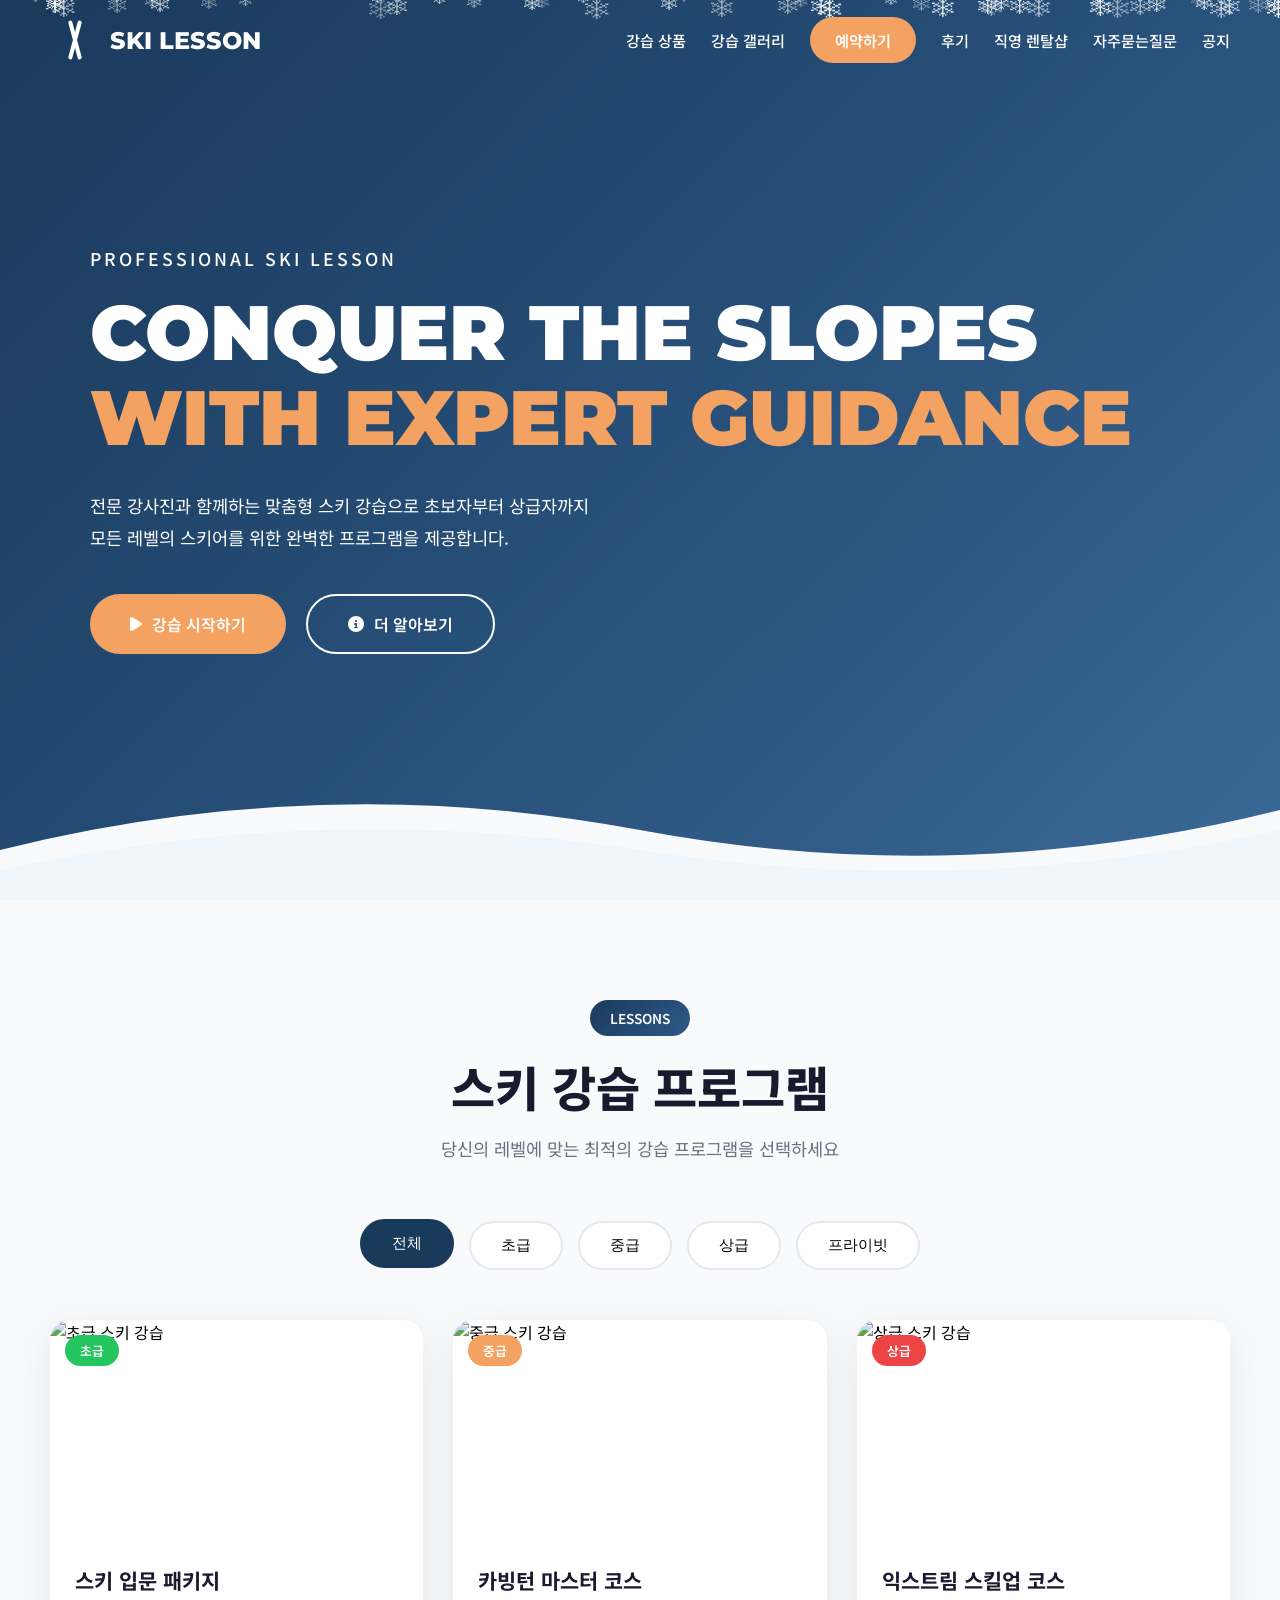
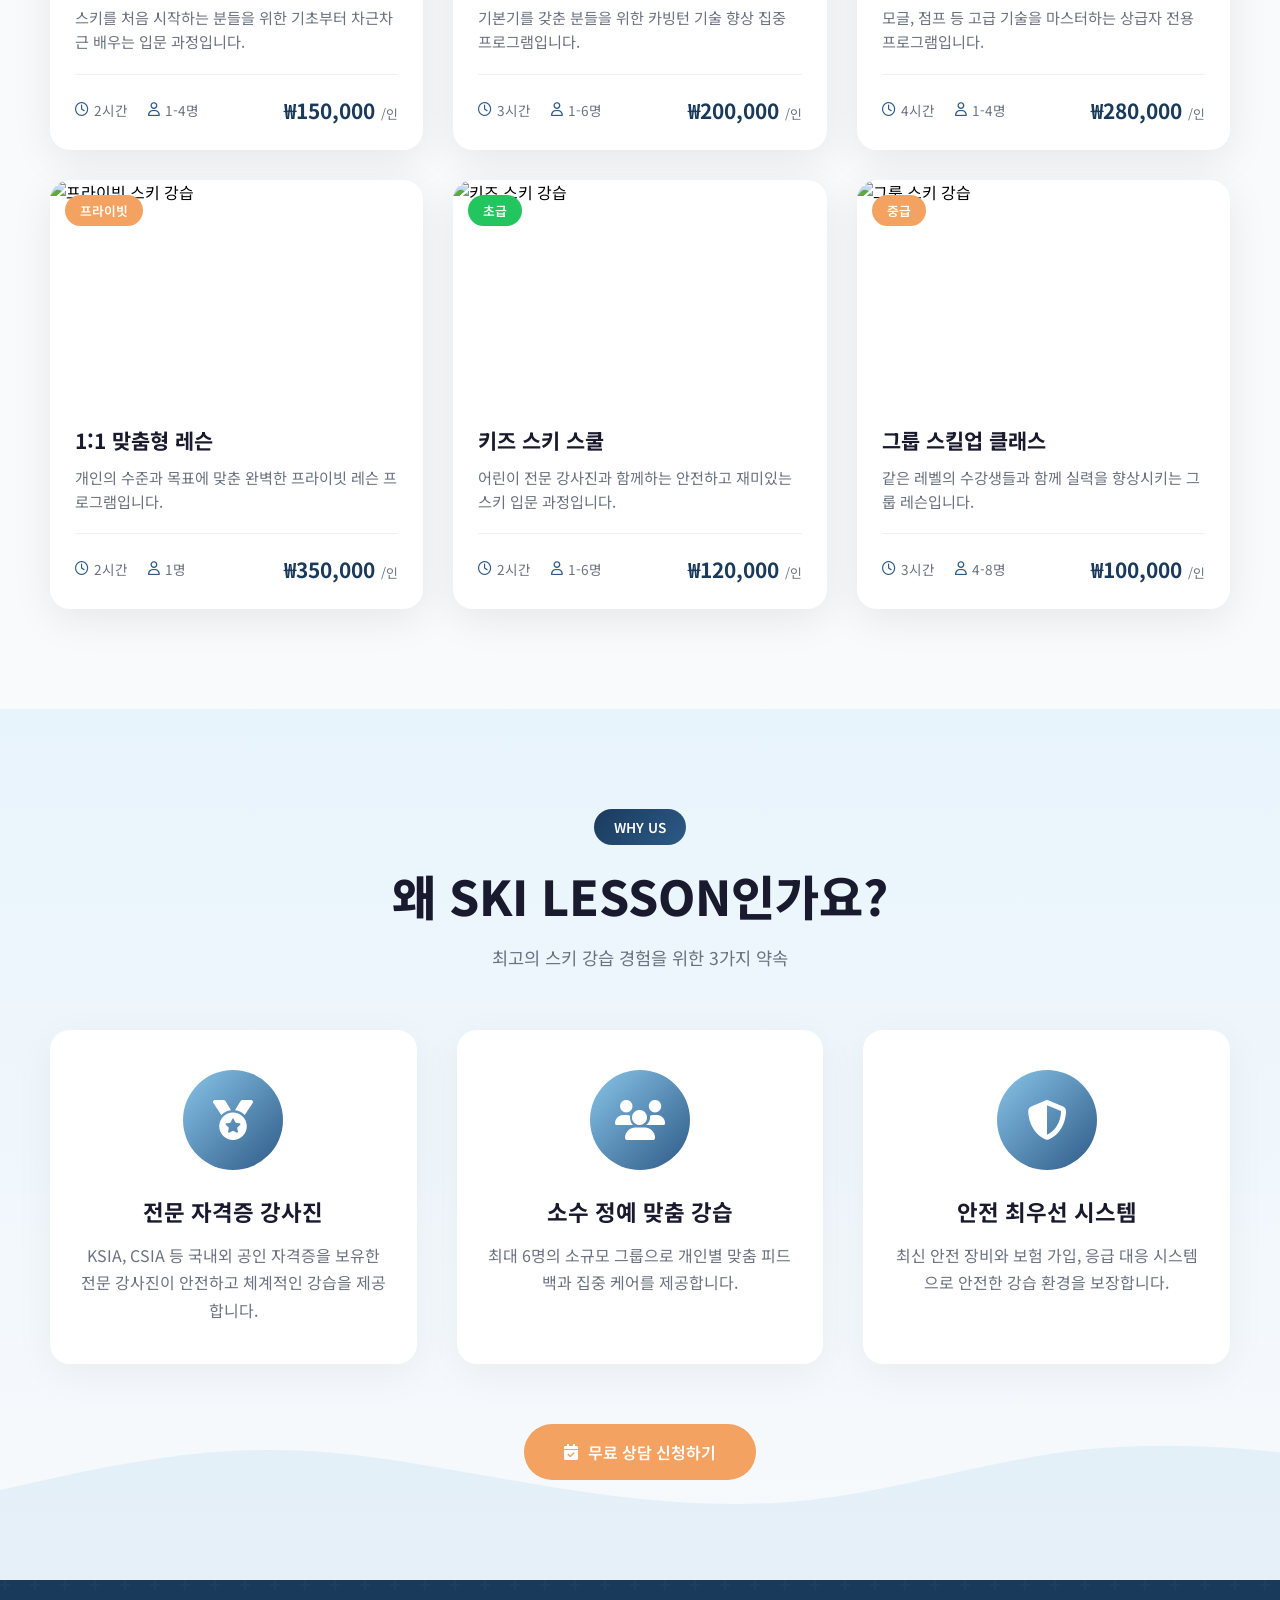
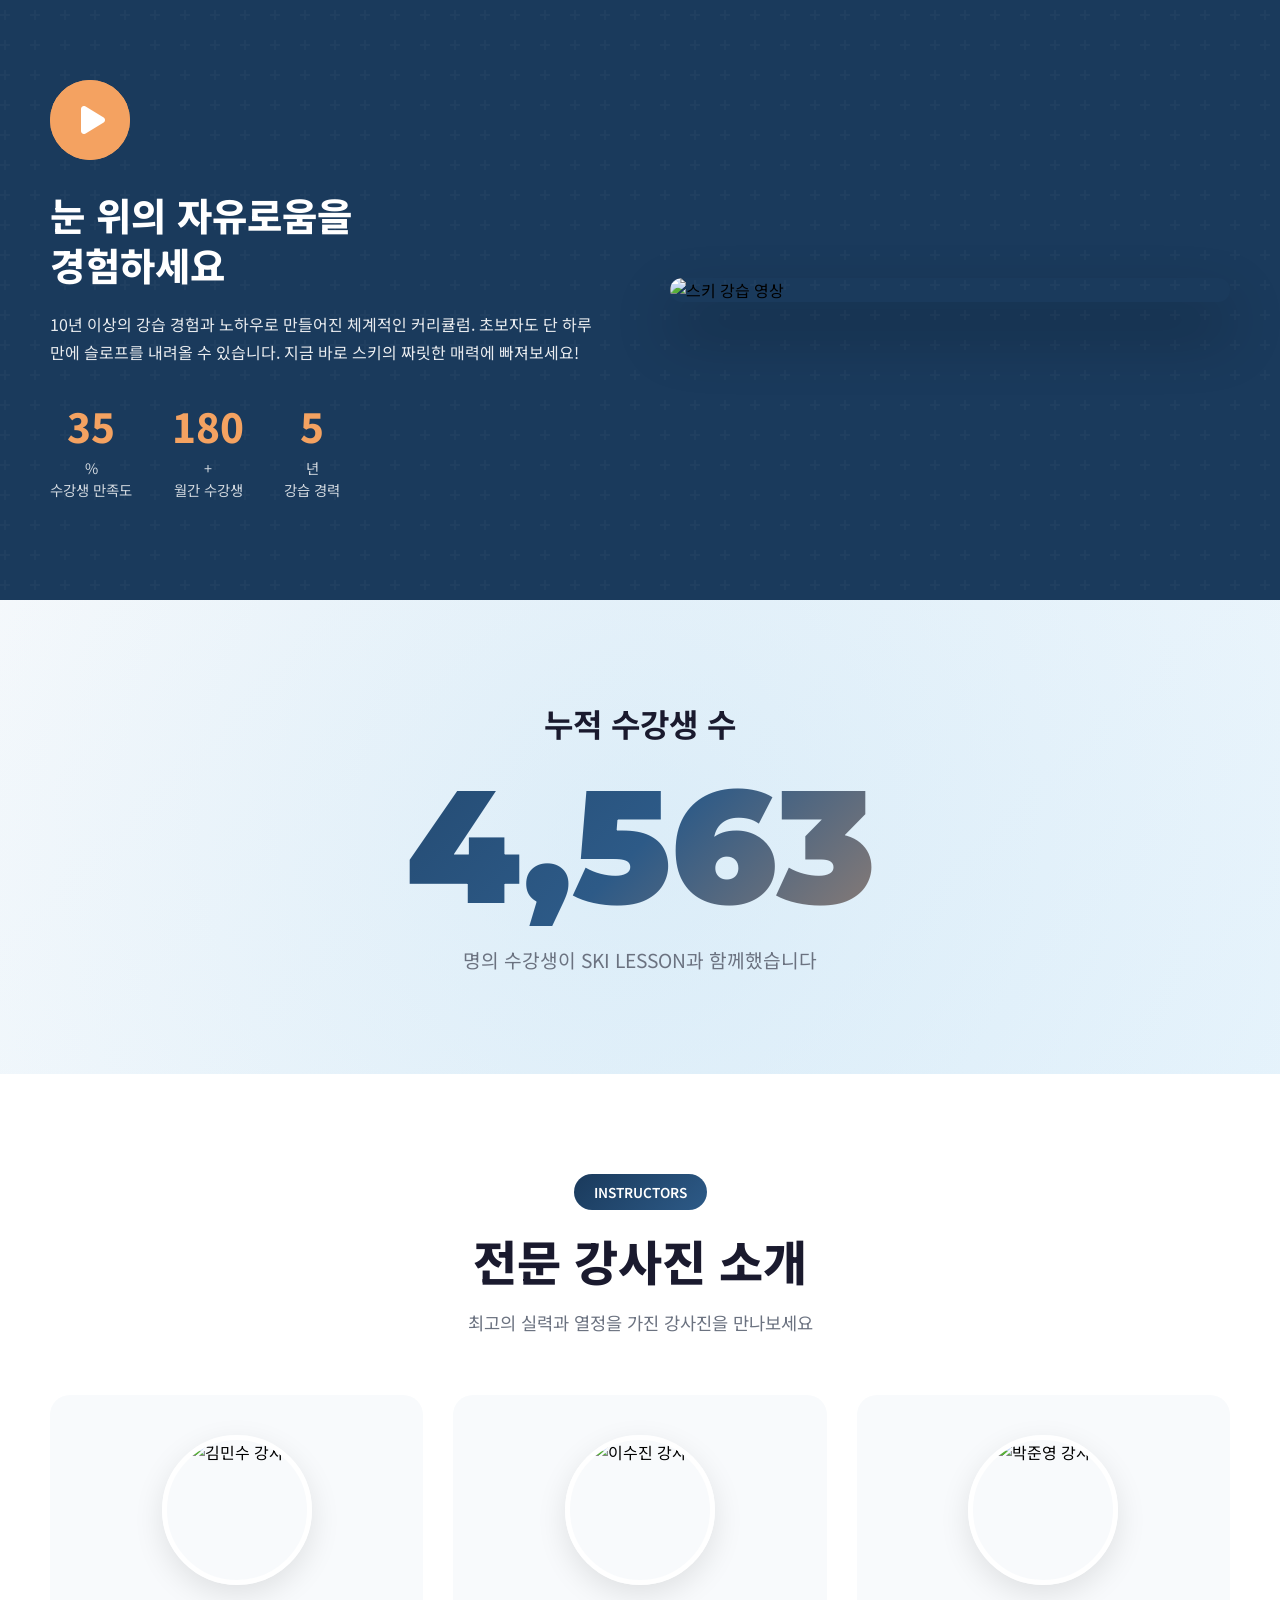
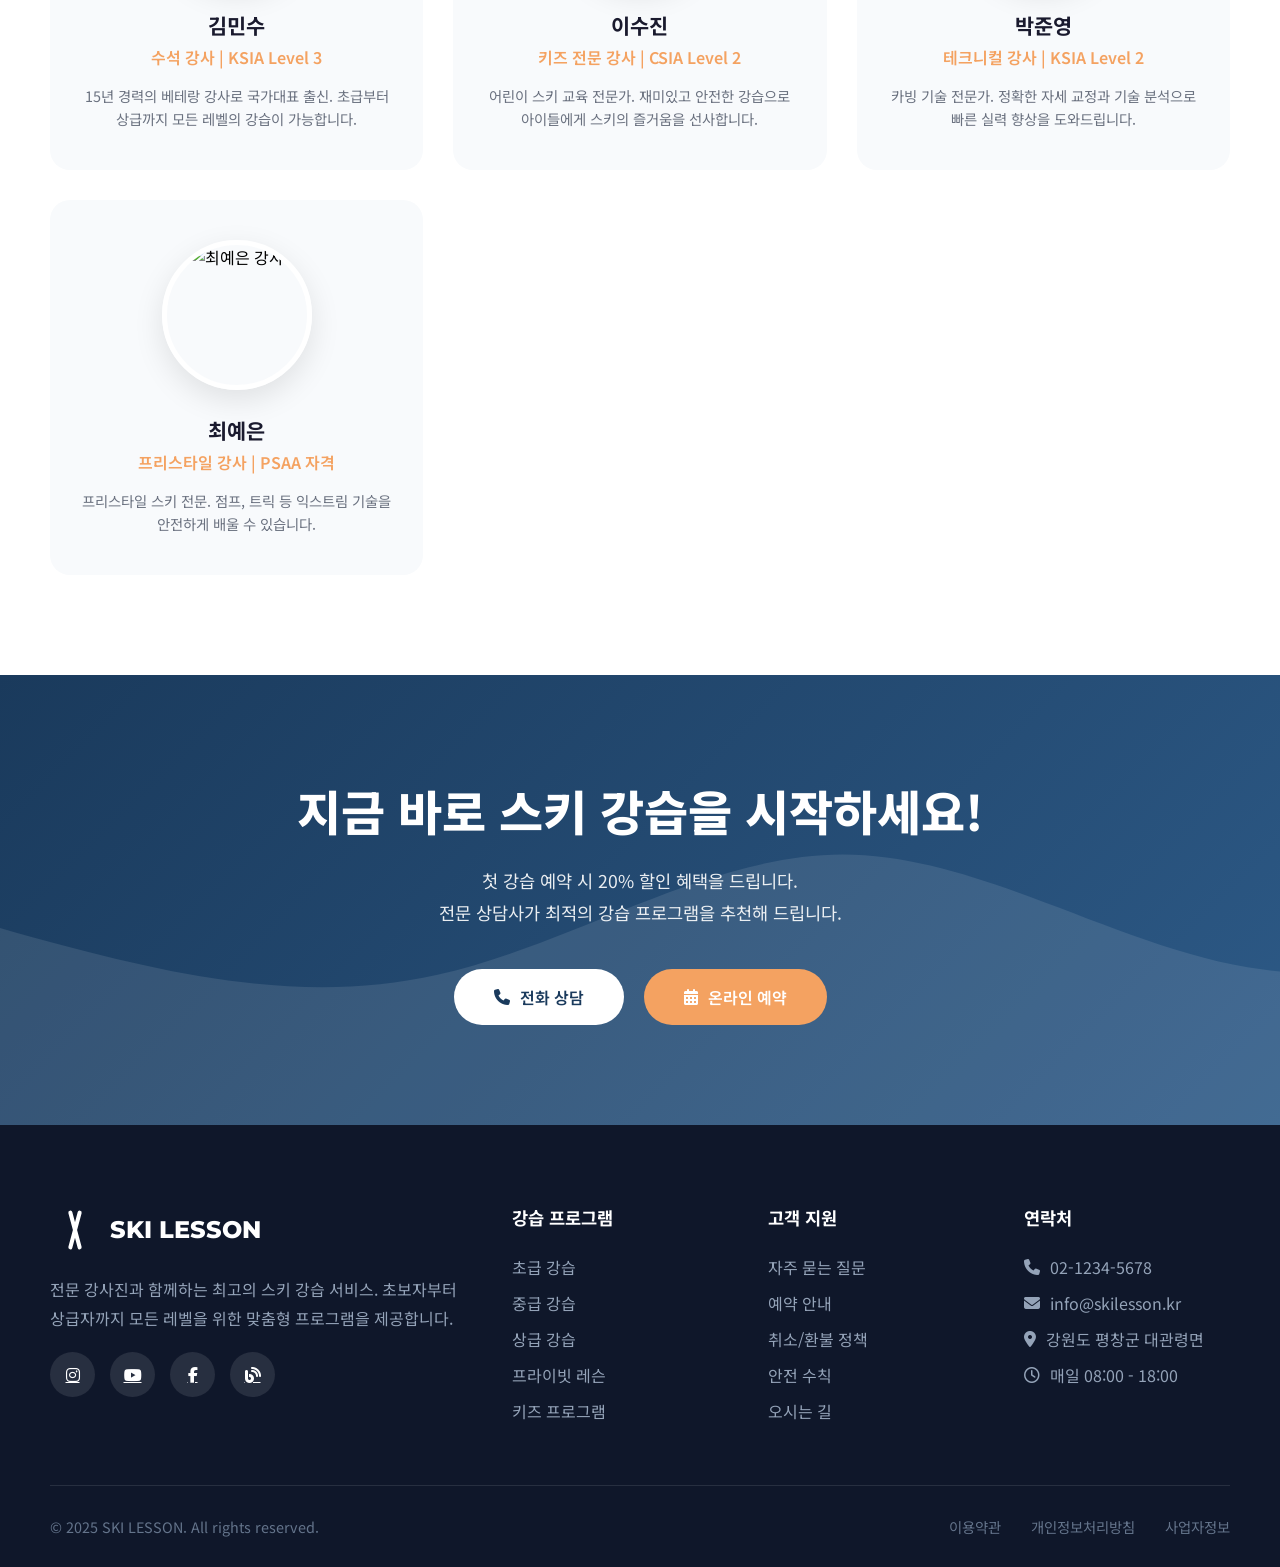
==== commit 1fd30b45: "feat: Add navigation menu and new pages (products, gallery) - Update navigation to 7 menu items: 강습 " ====
--- a/index.html
+++ b/index.html
@@ -100,7 +100,7 @@
 
         .nav {
             display: flex;
-            gap: 35px;
+            gap: 25px;
             align-items: center;
         }
 
@@ -1312,12 +1312,13 @@
             SKI LESSON
         </a>
         <nav class="nav" id="nav">
-            <a href="#home">홈</a>
-            <a href="#lessons">강습 프로그램</a>
-            <a href="#features">특별 혜택</a>
-            <a href="#instructors">강사진</a>
-            <a href="#contact">문의하기</a>
+            <a href="products.html">강습 상품</a>
+            <a href="gallery.html">강습 갤러리</a>
             <a href="#book" class="nav-btn">예약하기</a>
+            <a href="#reviews">후기</a>
+            <a href="#rental">직영 렌탈샵</a>
+            <a href="#faq">자주묻는질문</a>
+            <a href="#notice">공지</a>
         </nav>
         <div class="menu-toggle" id="menuToggle">
             <span></span>
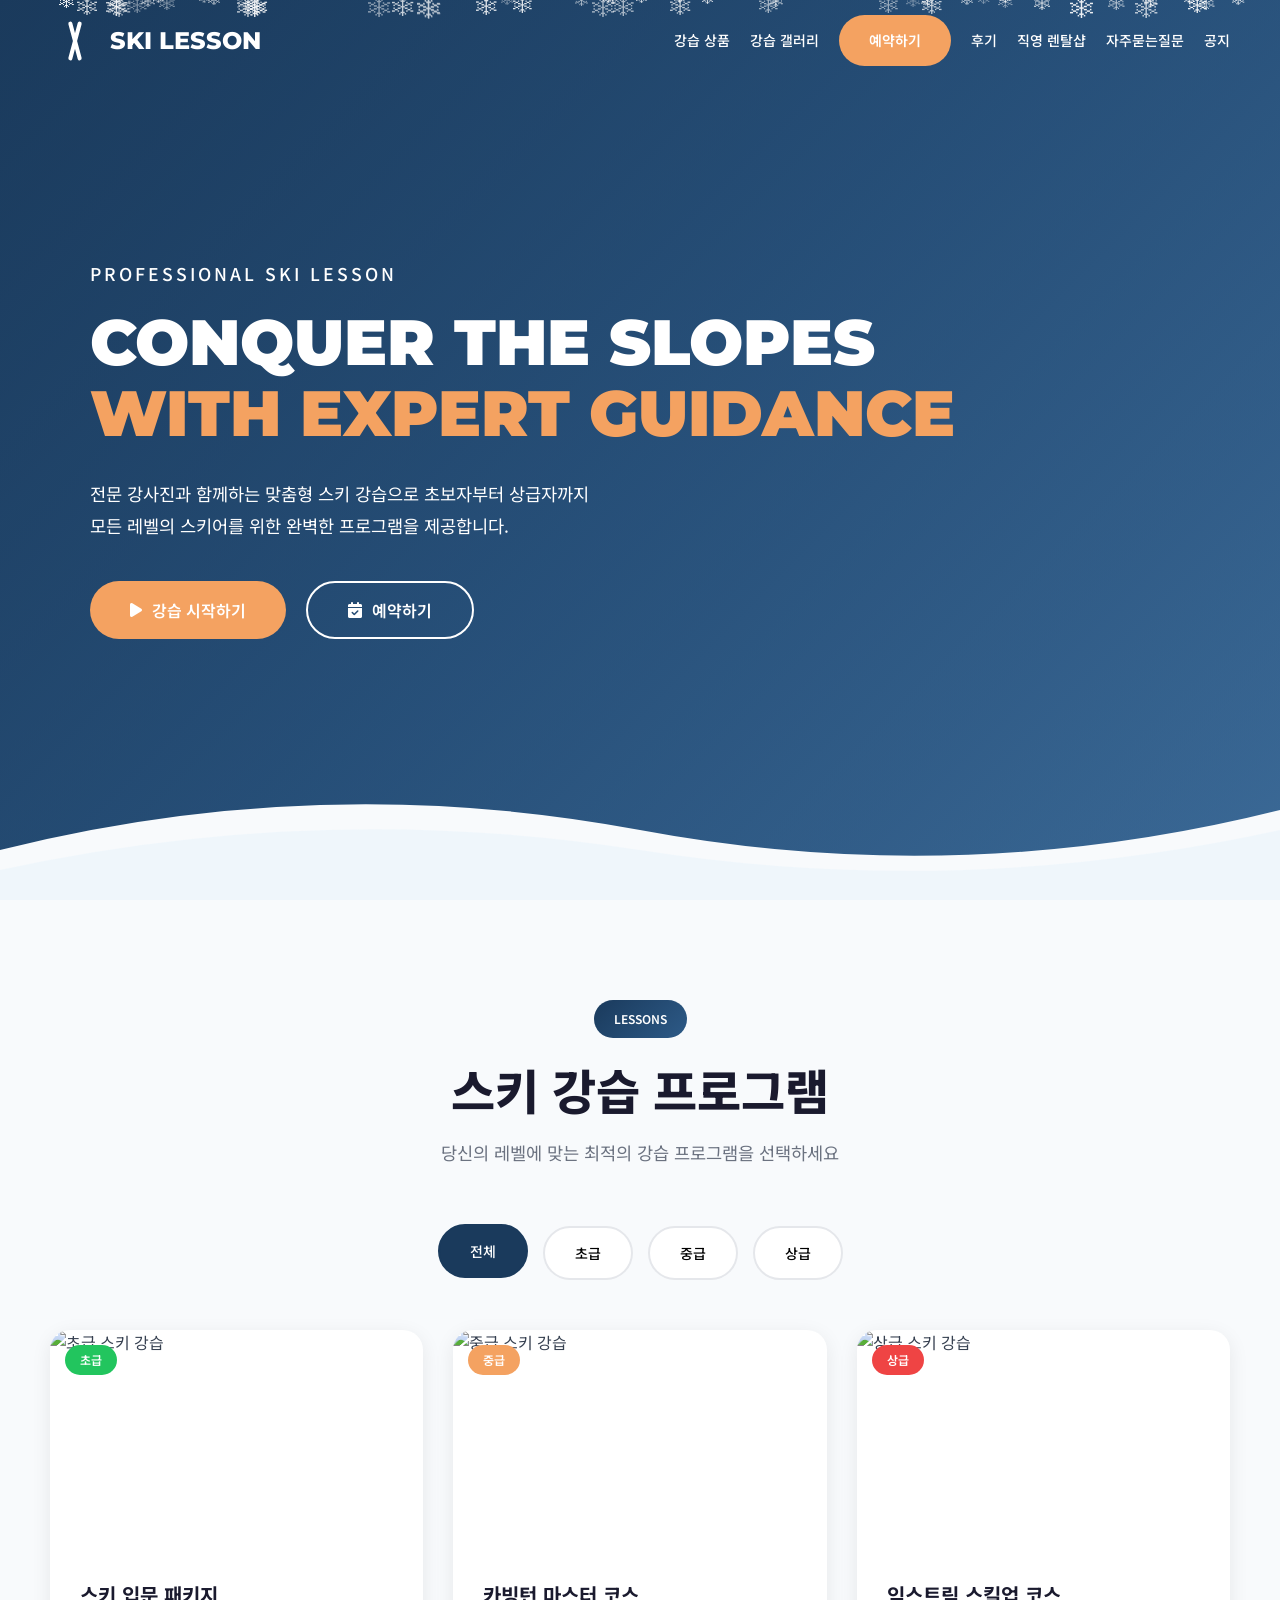
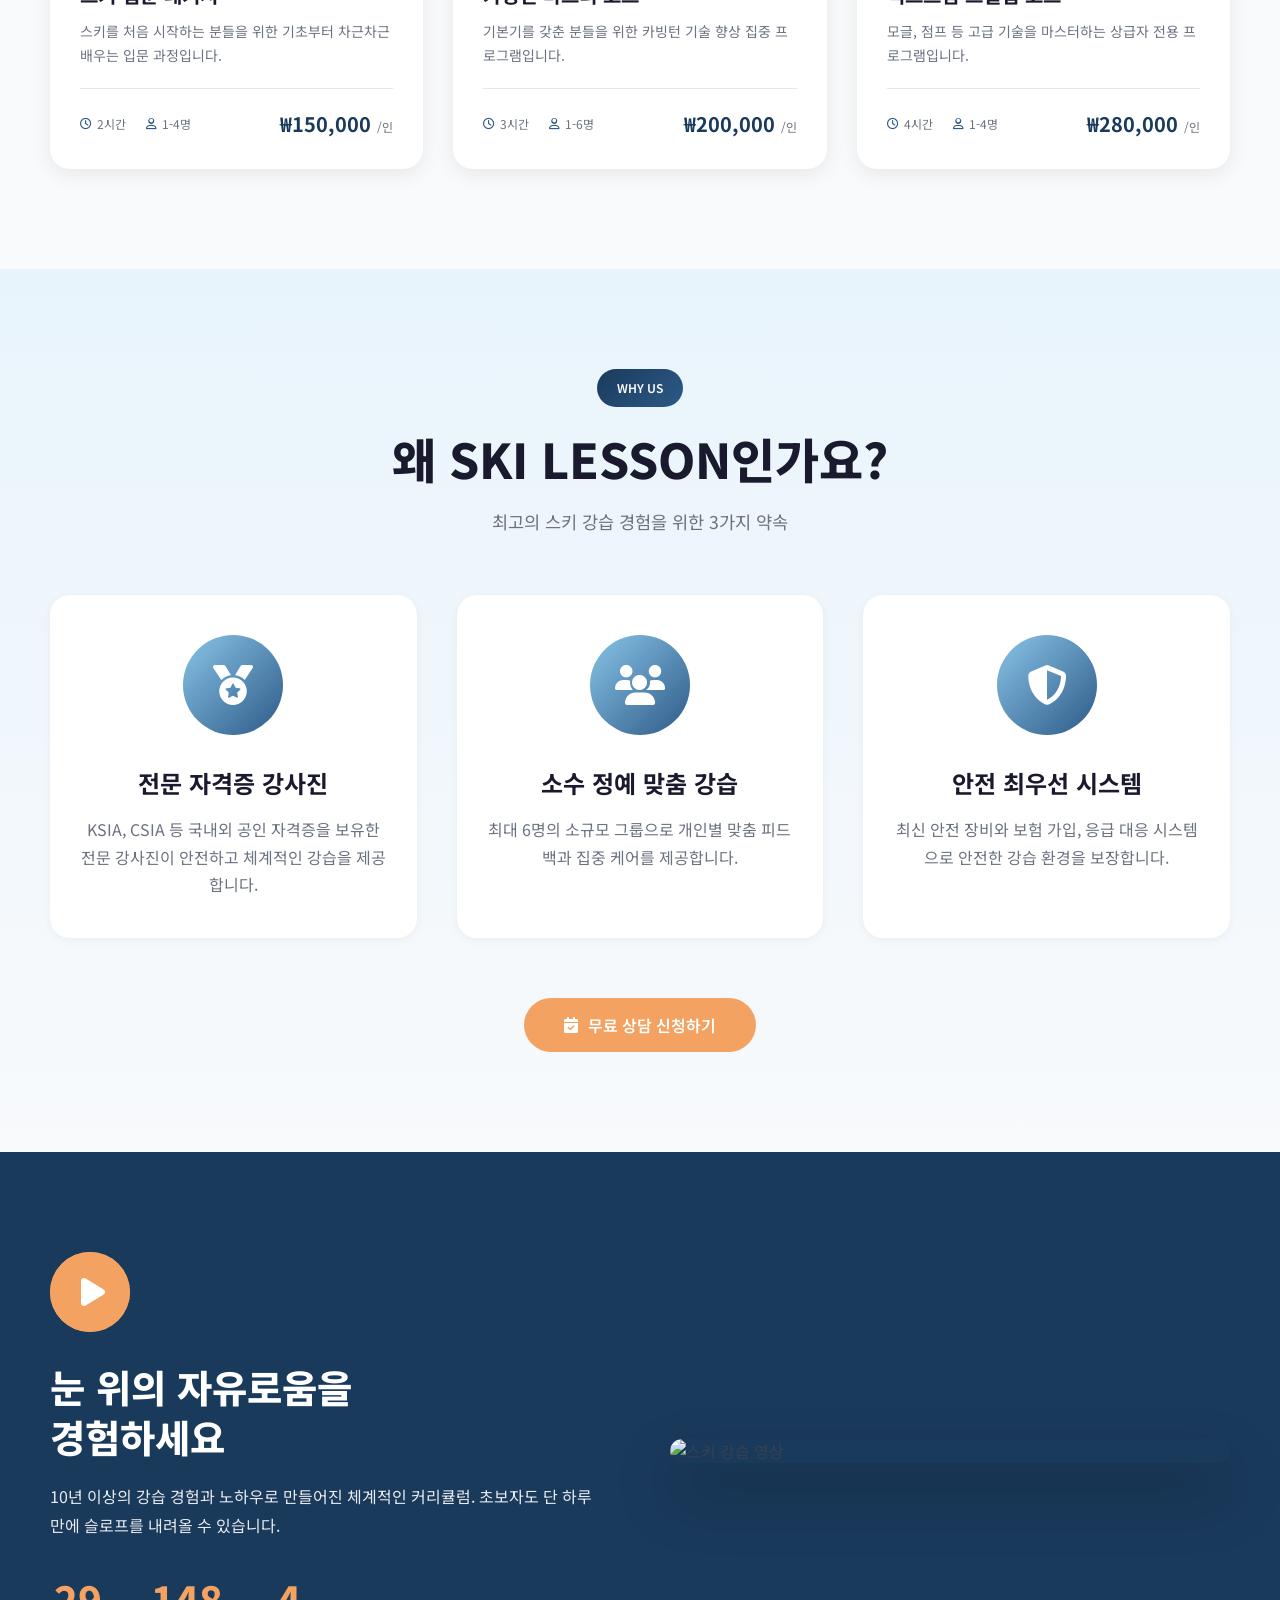
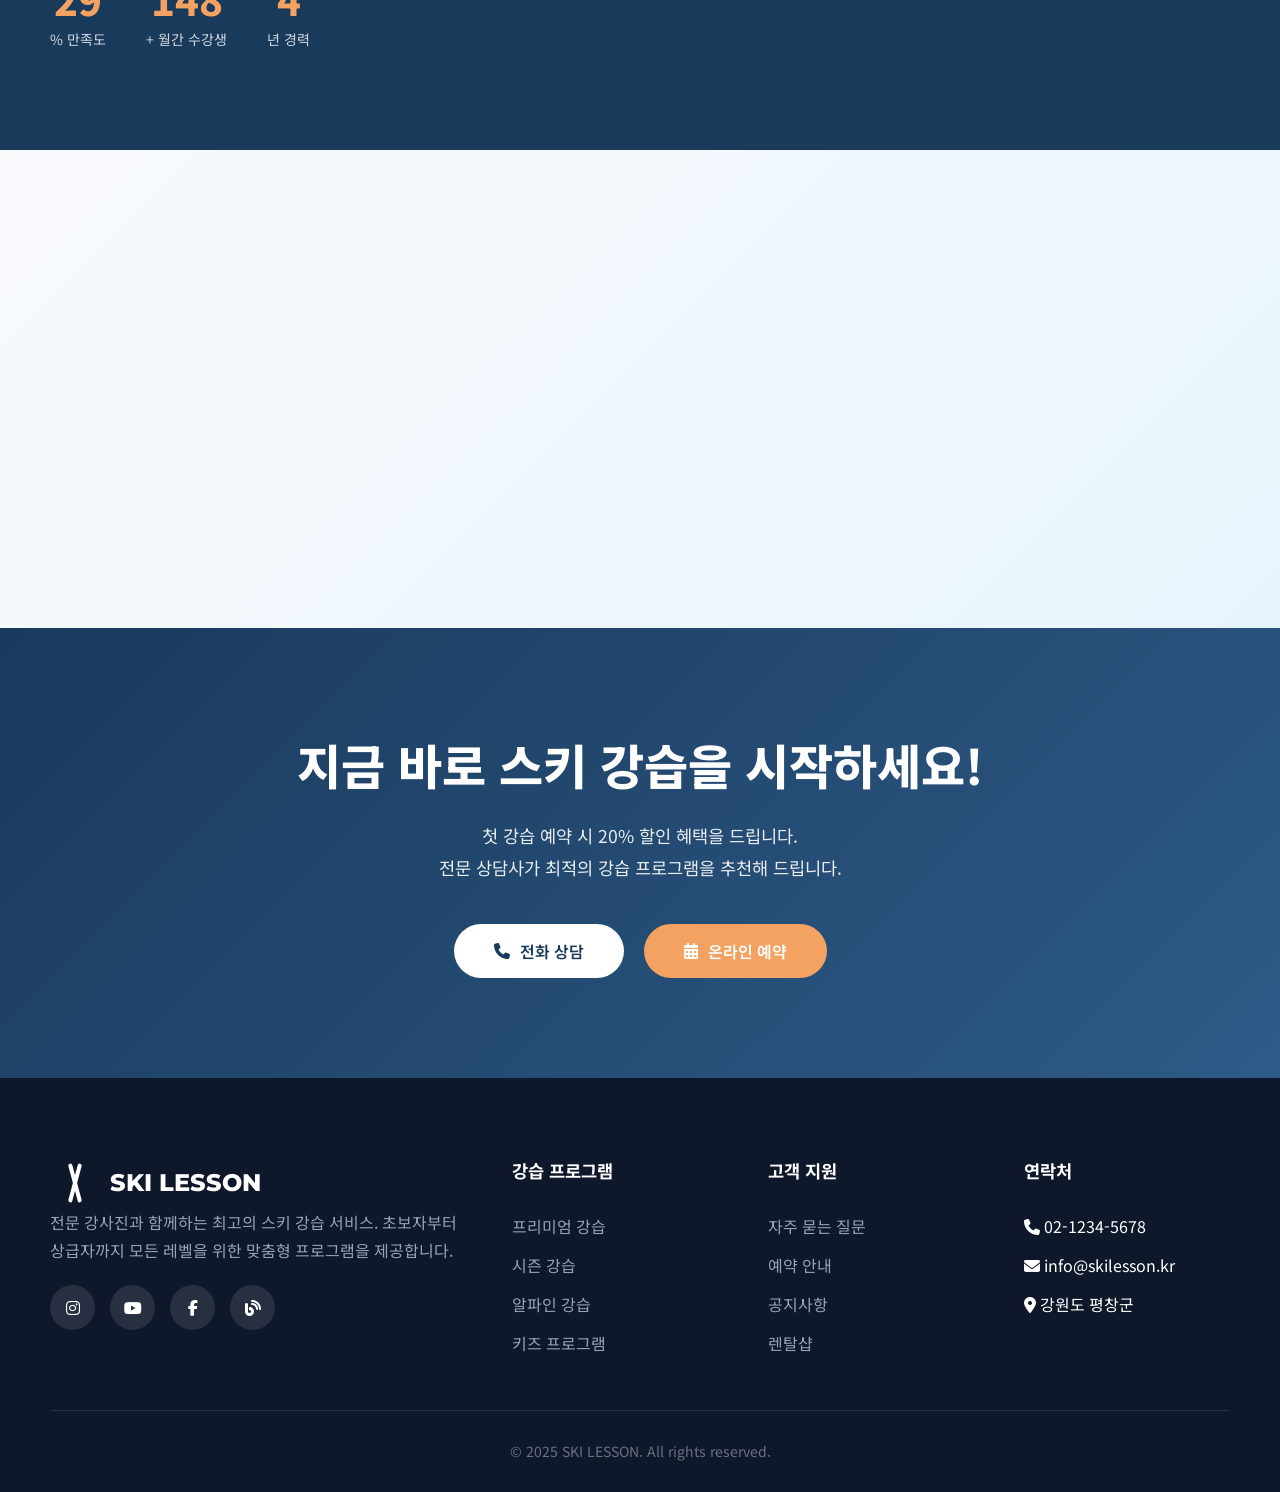
==== commit c2a8956d: "feat: Add CSS variables system and complete all navigation pages - Create shared css/style.css with " ====
--- a/index.html
+++ b/index.html
@@ -8,166 +8,8 @@
     <link rel="preconnect" href="https://fonts.gstatic.com" crossorigin>
     <link href="https://fonts.googleapis.com/css2?family=Noto+Sans+KR:wght@300;400;500;700;900&family=Montserrat:wght@400;600;700;800;900&display=swap" rel="stylesheet">
     <link rel="stylesheet" href="https://cdnjs.cloudflare.com/ajax/libs/font-awesome/6.4.0/css/all.min.css">
+    <link rel="stylesheet" href="css/style.css">
     <style>
-        * {
-            margin: 0;
-            padding: 0;
-            box-sizing: border-box;
-        }
-
-        :root {
-            --primary-color: #1a3a5c;
-            --secondary-color: #2d5a87;
-            --accent-color: #f4a261;
-            --accent-hover: #e76f51;
-            --light-blue: #89c4e8;
-            --snow-white: #f8fafc;
-            --text-dark: #1a1a2e;
-            --text-light: #6b7280;
-        }
-
-        html {
-            scroll-behavior: smooth;
-        }
-
-        body {
-            font-family: 'Noto Sans KR', sans-serif;
-            overflow-x: hidden;
-            background: var(--snow-white);
-        }
-
-        /* Header */
-        .header {
-            position: fixed;
-            top: 0;
-            left: 0;
-            width: 100%;
-            z-index: 1000;
-            padding: 15px 50px;
-            display: flex;
-            justify-content: space-between;
-            align-items: center;
-            transition: all 0.4s cubic-bezier(0.4, 0, 0.2, 1);
-        }
-
-        .header.scrolled {
-            background: rgba(26, 58, 92, 0.95);
-            backdrop-filter: blur(10px);
-            padding: 10px 50px;
-            box-shadow: 0 4px 30px rgba(0, 0, 0, 0.2);
-        }
-
-        .logo {
-            display: flex;
-            align-items: center;
-            gap: 10px;
-            color: white;
-            font-family: 'Montserrat', sans-serif;
-            font-weight: 800;
-            font-size: 1.5rem;
-            text-decoration: none;
-        }
-
-        .logo-icon {
-            width: 50px;
-            height: 50px;
-            position: relative;
-        }
-
-        .logo-icon::before,
-        .logo-icon::after {
-            content: '';
-            position: absolute;
-            background: white;
-            border-radius: 2px;
-        }
-
-        .logo-icon::before {
-            width: 4px;
-            height: 40px;
-            top: 5px;
-            left: 50%;
-            transform: translateX(-50%) rotate(-15deg);
-        }
-
-        .logo-icon::after {
-            width: 4px;
-            height: 40px;
-            top: 5px;
-            left: 50%;
-            transform: translateX(-50%) rotate(15deg);
-        }
-
-        .nav {
-            display: flex;
-            gap: 25px;
-            align-items: center;
-        }
-
-        .nav a {
-            color: white;
-            text-decoration: none;
-            font-weight: 500;
-            font-size: 0.95rem;
-            position: relative;
-            padding: 5px 0;
-            transition: all 0.3s ease;
-        }
-
-        .nav a::after {
-            content: '';
-            position: absolute;
-            bottom: 0;
-            left: 0;
-            width: 0;
-            height: 2px;
-            background: var(--accent-color);
-            transition: width 0.3s ease;
-        }
-
-        .nav a:hover::after {
-            width: 100%;
-        }
-
-        .nav a:hover {
-            color: var(--accent-color);
-        }
-
-        .nav-btn {
-            background: var(--accent-color);
-            color: white !important;
-            padding: 12px 25px !important;
-            border-radius: 30px;
-            font-weight: 600 !important;
-            transition: all 0.3s ease !important;
-        }
-
-        .nav-btn:hover {
-            background: var(--accent-hover);
-            transform: translateY(-2px);
-            box-shadow: 0 5px 20px rgba(244, 162, 97, 0.4);
-        }
-
-        .nav-btn::after {
-            display: none !important;
-        }
-
-        .menu-toggle {
-            display: none;
-            flex-direction: column;
-            gap: 5px;
-            cursor: pointer;
-            z-index: 1001;
-        }
-
-        .menu-toggle span {
-            width: 25px;
-            height: 3px;
-            background: white;
-            border-radius: 3px;
-            transition: all 0.3s ease;
-        }
-
         /* Hero Section */
         .hero {
             height: 100vh;
@@ -177,7 +19,7 @@
             align-items: center;
             justify-content: center;
             overflow: hidden;
-            background: linear-gradient(135deg, #1a3a5c 0%, #2d5a87 50%, #4a7aa7 100%);
+            background: linear-gradient(135deg, var(--color-primary) 0%, var(--color-primary-light) 50%, var(--color-secondary) 100%);
         }
 
         .hero-bg {
@@ -205,7 +47,6 @@
             background: linear-gradient(135deg, rgba(26, 58, 92, 0.7) 0%, rgba(45, 90, 135, 0.5) 100%);
         }
 
-        /* Snow Effect */
         .snow-container {
             position: absolute;
             top: 0;
@@ -220,18 +61,13 @@
             position: absolute;
             top: -10px;
             color: white;
-            font-size: 1rem;
             animation: snowfall linear infinite;
             opacity: 0.8;
         }
 
         @keyframes snowfall {
-            0% {
-                transform: translateY(-10px) rotate(0deg);
-            }
-            100% {
-                transform: translateY(100vh) rotate(360deg);
-            }
+            0% { transform: translateY(-10px) rotate(0deg); }
+            100% { transform: translateY(100vh) rotate(360deg); }
         }
 
         .hero-content {
@@ -239,98 +75,54 @@
             z-index: 10;
             text-align: left;
             color: white;
-            max-width: 1200px;
+            max-width: var(--container-xl);
             width: 100%;
-            padding: 0 50px;
+            padding: 0 var(--spacing-3xl);
         }
 
         .hero-subtitle {
-            font-size: 1.1rem;
-            font-weight: 500;
+            font-size: var(--font-size-md);
+            font-weight: var(--font-weight-medium);
             letter-spacing: 3px;
-            margin-bottom: 20px;
+            margin-bottom: var(--spacing-lg);
             opacity: 0;
             transform: translateY(30px);
-            animation: slideUp 0.8s ease forwards 0.3s;
+            animation: fadeInUp 0.8s ease forwards 0.3s;
         }
 
         .hero-title {
-            font-family: 'Montserrat', sans-serif;
-            font-size: clamp(2.5rem, 6vw, 5rem);
-            font-weight: 900;
-            line-height: 1.1;
-            margin-bottom: 30px;
+            font-family: var(--font-family-heading);
+            font-size: clamp(var(--font-size-3xl), 6vw, var(--font-size-5xl));
+            font-weight: var(--font-weight-black);
+            line-height: var(--line-height-tight);
+            margin-bottom: var(--spacing-xl);
             opacity: 0;
             transform: translateY(30px);
-            animation: slideUp 0.8s ease forwards 0.5s;
+            animation: fadeInUp 0.8s ease forwards 0.5s;
         }
 
         .hero-title span {
             display: block;
-            color: var(--accent-color);
+            color: var(--color-accent);
         }
 
         .hero-desc {
-            font-size: 1.1rem;
+            font-size: var(--font-size-md);
             max-width: 500px;
-            margin-bottom: 40px;
+            margin-bottom: var(--spacing-2xl);
             opacity: 0.9;
-            line-height: 1.8;
+            line-height: var(--line-height-loose);
             opacity: 0;
             transform: translateY(30px);
-            animation: slideUp 0.8s ease forwards 0.7s;
-        }
-
-        @keyframes slideUp {
-            to {
-                opacity: 1;
-                transform: translateY(0);
-            }
+            animation: fadeInUp 0.8s ease forwards 0.7s;
         }
 
         .hero-buttons {
             display: flex;
-            gap: 20px;
+            gap: var(--spacing-lg);
             opacity: 0;
             transform: translateY(30px);
-            animation: slideUp 0.8s ease forwards 0.9s;
-        }
-
-        .btn {
-            padding: 16px 40px;
-            border: none;
-            border-radius: 50px;
-            font-size: 1rem;
-            font-weight: 600;
-            cursor: pointer;
-            transition: all 0.3s cubic-bezier(0.4, 0, 0.2, 1);
-            text-decoration: none;
-            display: inline-flex;
-            align-items: center;
-            gap: 10px;
-        }
-
-        .btn-primary {
-            background: var(--accent-color);
-            color: white;
-        }
-
-        .btn-primary:hover {
-            background: var(--accent-hover);
-            transform: translateY(-3px);
-            box-shadow: 0 10px 30px rgba(244, 162, 97, 0.4);
-        }
-
-        .btn-secondary {
-            background: transparent;
-            color: white;
-            border: 2px solid white;
-        }
-
-        .btn-secondary:hover {
-            background: white;
-            color: var(--primary-color);
-            transform: translateY(-3px);
+            animation: fadeInUp 0.8s ease forwards 0.9s;
         }
 
         .hero-scroll {
@@ -350,10 +142,10 @@
         }
 
         .hero-scroll i {
-            font-size: 2rem;
-        }
-
-        /* Mountain Wave Divider */
+            font-size: var(--font-size-2xl);
+        }
+
+        /* Mountain Divider */
         .mountain-divider {
             position: relative;
             height: 150px;
@@ -370,64 +162,33 @@
 
         /* Lessons Section */
         .lessons {
-            padding: 100px 50px;
-            background: var(--snow-white);
-            position: relative;
-        }
-
-        .section-header {
-            text-align: center;
-            margin-bottom: 60px;
-        }
-
-        .section-tag {
-            display: inline-block;
-            background: linear-gradient(135deg, var(--primary-color), var(--secondary-color));
-            color: white;
-            padding: 8px 20px;
-            border-radius: 20px;
-            font-size: 0.85rem;
-            font-weight: 600;
-            margin-bottom: 15px;
-        }
-
-        .section-title {
-            font-size: clamp(2rem, 4vw, 3rem);
-            font-weight: 800;
-            color: var(--text-dark);
-            margin-bottom: 15px;
-        }
-
-        .section-subtitle {
-            color: var(--text-light);
-            font-size: 1.1rem;
-            max-width: 600px;
-            margin: 0 auto;
+            padding: var(--spacing-6xl) var(--spacing-3xl);
+            background: var(--color-snow-white);
         }
 
         .filter-tabs {
             display: flex;
             justify-content: center;
-            gap: 15px;
-            margin-bottom: 50px;
+            gap: var(--spacing-md);
+            margin-bottom: var(--spacing-3xl);
             flex-wrap: wrap;
         }
 
         .filter-tab {
-            padding: 12px 30px;
-            border: 2px solid #e5e7eb;
+            padding: var(--spacing-md) var(--spacing-xl);
+            border: 2px solid var(--color-light-gray);
             background: white;
-            border-radius: 30px;
-            font-size: 0.95rem;
-            font-weight: 500;
+            border-radius: var(--radius-3xl);
+            font-size: var(--font-size-sm);
+            font-weight: var(--font-weight-medium);
             cursor: pointer;
-            transition: all 0.3s ease;
+            transition: var(--transition-normal);
         }
 
         .filter-tab:hover,
         .filter-tab.active {
-            border-color: var(--primary-color);
-            background: var(--primary-color);
+            border-color: var(--color-primary);
+            background: var(--color-primary);
             color: white;
             transform: translateY(-2px);
         }
@@ -435,17 +196,17 @@
         .lessons-grid {
             display: grid;
             grid-template-columns: repeat(auto-fit, minmax(350px, 1fr));
-            gap: 30px;
-            max-width: 1400px;
+            gap: var(--spacing-xl);
+            max-width: var(--container-2xl);
             margin: 0 auto;
         }
 
         .lesson-card {
             background: white;
-            border-radius: 20px;
+            border-radius: var(--radius-xl);
             overflow: hidden;
-            box-shadow: 0 10px 40px rgba(0, 0, 0, 0.08);
-            transition: all 0.4s cubic-bezier(0.4, 0, 0.2, 1);
+            box-shadow: var(--shadow-md);
+            transition: var(--transition-cubic);
             opacity: 0;
             transform: translateY(50px);
         }
@@ -457,7 +218,7 @@
 
         .lesson-card:hover {
             transform: translateY(-10px);
-            box-shadow: 0 20px 60px rgba(0, 0, 0, 0.15);
+            box-shadow: var(--shadow-xl);
         }
 
         .card-image {
@@ -479,118 +240,98 @@
 
         .card-badge {
             position: absolute;
-            top: 15px;
-            left: 15px;
-            background: var(--accent-color);
+            top: var(--spacing-md);
+            left: var(--spacing-md);
+            background: var(--color-accent);
             color: white;
-            padding: 6px 15px;
-            border-radius: 20px;
-            font-size: 0.8rem;
-            font-weight: 600;
-        }
-
-        .card-badge.beginner {
-            background: #22c55e;
-        }
-
-        .card-badge.intermediate {
-            background: var(--accent-color);
-        }
-
-        .card-badge.advanced {
-            background: #ef4444;
-        }
+            padding: 6px var(--spacing-md);
+            border-radius: var(--radius-xl);
+            font-size: var(--font-size-xs);
+            font-weight: var(--font-weight-semibold);
+        }
+
+        .card-badge.beginner { background: var(--color-success); }
+        .card-badge.intermediate { background: var(--color-accent); }
+        .card-badge.advanced { background: var(--color-danger); }
 
         .card-content {
-            padding: 25px;
+            padding: var(--spacing-xl);
         }
 
         .card-title {
-            font-size: 1.3rem;
-            font-weight: 700;
-            color: var(--text-dark);
-            margin-bottom: 10px;
+            font-size: var(--font-size-lg);
+            font-weight: var(--font-weight-bold);
+            color: var(--color-text-dark);
+            margin-bottom: var(--spacing-sm);
         }
 
         .card-desc {
-            color: var(--text-light);
-            font-size: 0.95rem;
-            line-height: 1.6;
-            margin-bottom: 20px;
+            color: var(--color-text-light);
+            font-size: var(--font-size-sm);
+            line-height: var(--line-height-relaxed);
+            margin-bottom: var(--spacing-lg);
         }
 
         .card-meta {
             display: flex;
             justify-content: space-between;
             align-items: center;
-            padding-top: 20px;
-            border-top: 1px solid #f0f0f0;
+            padding-top: var(--spacing-lg);
+            border-top: 1px solid var(--color-light-gray);
         }
 
         .card-info {
             display: flex;
-            gap: 20px;
+            gap: var(--spacing-lg);
         }
 
         .card-info span {
             display: flex;
             align-items: center;
-            gap: 5px;
-            font-size: 0.85rem;
-            color: var(--text-light);
+            gap: var(--spacing-xs);
+            font-size: var(--font-size-xs);
+            color: var(--color-text-light);
         }
 
         .card-info i {
-            color: var(--secondary-color);
+            color: var(--color-primary-light);
         }
 
         .card-price {
-            font-size: 1.3rem;
-            font-weight: 700;
-            color: var(--primary-color);
+            font-size: var(--font-size-lg);
+            font-weight: var(--font-weight-bold);
+            color: var(--color-primary);
         }
 
         .card-price small {
-            font-size: 0.8rem;
-            font-weight: 400;
-            color: var(--text-light);
+            font-size: var(--font-size-xs);
+            font-weight: var(--font-weight-normal);
+            color: var(--color-text-light);
         }
 
         /* Features Section */
         .features {
-            padding: 100px 50px;
-            background: linear-gradient(180deg, #e8f4fc 0%, var(--snow-white) 100%);
+            padding: var(--spacing-6xl) var(--spacing-3xl);
+            background: linear-gradient(180deg, #e8f4fc 0%, var(--color-snow-white) 100%);
             position: relative;
             overflow: hidden;
-        }
-
-        .features-bg {
-            position: absolute;
-            bottom: 0;
-            left: 0;
-            width: 100%;
-            height: 300px;
-            background: url("data:image/svg+xml,%3Csvg xmlns='http://www.w3.org/2000/svg' viewBox='0 0 1440 320'%3E%3Cpath fill='%23d4e8f5' fill-opacity='0.5' d='M0,224L48,213.3C96,203,192,181,288,181.3C384,181,480,203,576,218.7C672,235,768,245,864,234.7C960,224,1056,192,1152,181.3C1248,171,1344,181,1392,186.7L1440,192L1440,320L1392,320C1344,320,1248,320,1152,320C1056,320,960,320,864,320C768,320,672,320,576,320C480,320,384,320,288,320C192,320,96,320,48,320L0,320Z'%3E%3C/path%3E%3C/svg%3E") no-repeat;
-            background-size: cover;
         }
 
         .features-grid {
             display: grid;
             grid-template-columns: repeat(3, 1fr);
-            gap: 40px;
-            max-width: 1200px;
+            gap: var(--spacing-2xl);
+            max-width: var(--container-xl);
             margin: 0 auto;
-            position: relative;
-            z-index: 1;
         }
 
         .feature-card {
             text-align: center;
-            padding: 40px 30px;
+            padding: var(--spacing-2xl) var(--spacing-xl);
             background: white;
-            border-radius: 20px;
-            box-shadow: 0 10px 40px rgba(0, 0, 0, 0.05);
-            transition: all 0.4s ease;
+            border-radius: var(--radius-xl);
+            box-shadow: var(--shadow-sm);
+            transition: var(--transition-slow);
             opacity: 0;
             transform: translateY(30px) scale(0.95);
         }
@@ -602,87 +343,61 @@
 
         .feature-card:hover {
             transform: translateY(-10px);
-            box-shadow: 0 20px 60px rgba(0, 0, 0, 0.1);
+            box-shadow: var(--shadow-lg);
         }
 
         .feature-icon {
             width: 100px;
             height: 100px;
-            margin: 0 auto 25px;
-            background: linear-gradient(135deg, var(--light-blue), var(--secondary-color));
-            border-radius: 50%;
+            margin: 0 auto var(--spacing-xl);
+            background: linear-gradient(135deg, var(--color-light-blue), var(--color-primary-light));
+            border-radius: var(--radius-circle);
             display: flex;
             align-items: center;
             justify-content: center;
-            position: relative;
             animation: float 3s ease-in-out infinite;
         }
 
-        .feature-card:nth-child(2) .feature-icon {
-            animation-delay: 0.5s;
-        }
-
-        .feature-card:nth-child(3) .feature-icon {
-            animation-delay: 1s;
-        }
-
-        @keyframes float {
-            0%, 100% { transform: translateY(0); }
-            50% { transform: translateY(-10px); }
-        }
+        .feature-card:nth-child(2) .feature-icon { animation-delay: 0.5s; }
+        .feature-card:nth-child(3) .feature-icon { animation-delay: 1s; }
 
         .feature-icon i {
-            font-size: 2.5rem;
+            font-size: var(--font-size-3xl);
             color: white;
         }
 
         .feature-title {
-            font-size: 1.4rem;
-            font-weight: 700;
-            color: var(--text-dark);
-            margin-bottom: 15px;
+            font-size: var(--font-size-xl);
+            font-weight: var(--font-weight-bold);
+            color: var(--color-text-dark);
+            margin-bottom: var(--spacing-md);
         }
 
         .feature-desc {
-            color: var(--text-light);
-            line-height: 1.7;
+            color: var(--color-text-light);
+            line-height: var(--line-height-relaxed);
         }
 
         .cta-button {
             text-align: center;
-            margin-top: 60px;
-            position: relative;
-            z-index: 1;
+            margin-top: var(--spacing-4xl);
         }
 
         /* Video Section */
         .video-section {
-            padding: 100px 50px;
-            background: var(--primary-color);
+            padding: var(--spacing-6xl) var(--spacing-3xl);
+            background: var(--color-primary);
             position: relative;
             overflow: hidden;
         }
 
-        .video-section::before {
-            content: '';
-            position: absolute;
-            top: 0;
-            left: 0;
-            width: 100%;
-            height: 100%;
-            background: url("data:image/svg+xml,%3Csvg width='60' height='60' viewBox='0 0 60 60' xmlns='http://www.w3.org/2000/svg'%3E%3Cg fill='none' fill-rule='evenodd'%3E%3Cg fill='%23ffffff' fill-opacity='0.05'%3E%3Cpath d='M36 34v-4h-2v4h-4v2h4v4h2v-4h4v-2h-4zm0-30V0h-2v4h-4v2h4v4h2V6h4V4h-4zM6 34v-4H4v4H0v2h4v4h2v-4h4v-2H6zM6 4V0H4v4H0v2h4v4h2V6h4V4H6z'/%3E%3C/g%3E%3C/g%3E%3C/svg%3E");
-            opacity: 0.5;
-        }
-
         .video-content {
-            max-width: 1200px;
+            max-width: var(--container-xl);
             margin: 0 auto;
             display: grid;
             grid-template-columns: 1fr 1fr;
-            gap: 60px;
+            gap: var(--spacing-4xl);
             align-items: center;
-            position: relative;
-            z-index: 1;
         }
 
         .video-left {
@@ -692,14 +407,14 @@
         .video-play-btn {
             width: 80px;
             height: 80px;
-            background: var(--accent-color);
-            border-radius: 50%;
+            background: var(--color-accent);
+            border-radius: var(--radius-circle);
             display: flex;
             align-items: center;
             justify-content: center;
-            margin-bottom: 30px;
+            margin-bottom: var(--spacing-xl);
             cursor: pointer;
-            transition: all 0.3s ease;
+            transition: var(--transition-normal);
             position: relative;
         }
 
@@ -708,8 +423,8 @@
             position: absolute;
             width: 100%;
             height: 100%;
-            border-radius: 50%;
-            background: var(--accent-color);
+            border-radius: var(--radius-circle);
+            background: var(--color-accent);
             animation: pulse-ring 1.5s ease-out infinite;
         }
 
@@ -720,11 +435,11 @@
 
         .video-play-btn:hover {
             transform: scale(1.1);
-            background: var(--accent-hover);
+            background: var(--color-accent-hover);
         }
 
         .video-play-btn i {
-            font-size: 2rem;
+            font-size: var(--font-size-2xl);
             color: white;
             margin-left: 5px;
             position: relative;
@@ -732,47 +447,41 @@
         }
 
         .video-title {
-            font-size: clamp(1.8rem, 3vw, 2.5rem);
-            font-weight: 800;
-            margin-bottom: 20px;
-            line-height: 1.3;
+            font-size: clamp(var(--font-size-xl), 3vw, var(--font-size-3xl));
+            font-weight: var(--font-weight-extrabold);
+            margin-bottom: var(--spacing-lg);
+            line-height: var(--line-height-snug);
         }
 
         .video-desc {
-            font-size: 1rem;
+            font-size: var(--font-size-base);
             opacity: 0.9;
-            line-height: 1.8;
-            margin-bottom: 30px;
+            line-height: var(--line-height-loose);
+            margin-bottom: var(--spacing-xl);
         }
 
         .video-stats {
             display: flex;
-            gap: 40px;
-        }
-
-        .stat-item {
-            text-align: center;
-        }
+            gap: var(--spacing-2xl);
+        }
+
+        .stat-item { text-align: center; }
 
         .stat-number {
-            font-size: 2.5rem;
-            font-weight: 800;
-            color: var(--accent-color);
+            font-size: var(--font-size-3xl);
+            font-weight: var(--font-weight-extrabold);
+            color: var(--color-accent);
             display: block;
         }
 
         .stat-label {
-            font-size: 0.9rem;
+            font-size: var(--font-size-sm);
             opacity: 0.8;
-        }
-
-        .video-right {
-            position: relative;
         }
 
         .video-frame {
             position: relative;
-            border-radius: 20px;
+            border-radius: var(--radius-xl);
             overflow: hidden;
             box-shadow: 0 30px 60px rgba(0, 0, 0, 0.3);
         }
@@ -782,360 +491,78 @@
             display: block;
         }
 
-        .video-frame-overlay {
-            position: absolute;
-            top: 0;
-            left: 0;
-            width: 100%;
-            height: 100%;
-            background: rgba(0, 0, 0, 0.3);
-            display: flex;
-            align-items: center;
-            justify-content: center;
-            opacity: 0;
-            transition: opacity 0.3s ease;
-        }
-
-        .video-frame:hover .video-frame-overlay {
-            opacity: 1;
-        }
-
         /* Counter Section */
         .counter-section {
-            padding: 100px 50px;
-            background: linear-gradient(135deg, #f8fafc 0%, #e8f4fc 100%);
+            padding: var(--spacing-6xl) var(--spacing-3xl);
+            background: linear-gradient(135deg, var(--color-snow-white) 0%, #e8f4fc 100%);
             text-align: center;
-            position: relative;
-            overflow: hidden;
-        }
-
-        .counter-section::before {
-            content: '';
-            position: absolute;
-            top: -50%;
-            left: -50%;
-            width: 200%;
-            height: 200%;
-            background: radial-gradient(circle, rgba(137, 196, 232, 0.2) 0%, transparent 60%);
-            animation: rotate 30s linear infinite;
-        }
-
-        @keyframes rotate {
-            0% { transform: rotate(0deg); }
-            100% { transform: rotate(360deg); }
-        }
-
-        .counter-content {
-            position: relative;
-            z-index: 1;
         }
 
         .counter-title {
-            font-size: clamp(1.5rem, 3vw, 2rem);
-            color: var(--text-dark);
-            margin-bottom: 20px;
+            font-size: clamp(var(--font-size-xl), 3vw, var(--font-size-2xl));
+            color: var(--color-text-dark);
+            margin-bottom: var(--spacing-lg);
         }
 
         .counter-number {
-            font-family: 'Montserrat', sans-serif;
-            font-size: clamp(5rem, 15vw, 10rem);
-            font-weight: 900;
-            background: linear-gradient(135deg, var(--primary-color), var(--secondary-color), var(--accent-color));
+            font-family: var(--font-family-heading);
+            font-size: clamp(var(--font-size-5xl), 15vw, 10rem);
+            font-weight: var(--font-weight-black);
+            background: linear-gradient(135deg, var(--color-primary), var(--color-primary-light), var(--color-accent));
             -webkit-background-clip: text;
             -webkit-text-fill-color: transparent;
             background-clip: text;
             line-height: 1;
-            margin-bottom: 20px;
+            margin-bottom: var(--spacing-lg);
         }
 
         .counter-label {
-            font-size: 1.2rem;
-            color: var(--text-light);
-        }
-
-        /* Instructors Section */
-        .instructors {
-            padding: 100px 50px;
-            background: white;
-        }
-
-        .instructors-grid {
-            display: grid;
-            grid-template-columns: repeat(auto-fit, minmax(280px, 1fr));
-            gap: 30px;
-            max-width: 1200px;
-            margin: 0 auto;
-        }
-
-        .instructor-card {
-            text-align: center;
-            padding: 40px 30px;
-            background: var(--snow-white);
-            border-radius: 20px;
-            transition: all 0.4s ease;
-            opacity: 0;
-            transform: translateY(30px);
-        }
-
-        .instructor-card.visible {
-            opacity: 1;
-            transform: translateY(0);
-        }
-
-        .instructor-card:hover {
-            transform: translateY(-10px);
-            box-shadow: 0 20px 50px rgba(0, 0, 0, 0.1);
-        }
-
-        .instructor-image {
-            width: 150px;
-            height: 150px;
-            border-radius: 50%;
-            overflow: hidden;
-            margin: 0 auto 25px;
-            border: 5px solid white;
-            box-shadow: 0 10px 30px rgba(0, 0, 0, 0.1);
-        }
-
-        .instructor-image img {
-            width: 100%;
-            height: 100%;
-            object-fit: cover;
-        }
-
-        .instructor-name {
-            font-size: 1.3rem;
-            font-weight: 700;
-            color: var(--text-dark);
-            margin-bottom: 5px;
-        }
-
-        .instructor-role {
-            color: var(--accent-color);
-            font-weight: 600;
-            margin-bottom: 15px;
-        }
-
-        .instructor-desc {
-            color: var(--text-light);
-            font-size: 0.9rem;
-            line-height: 1.6;
+            font-size: var(--font-size-lg);
+            color: var(--color-text-light);
         }
 
         /* CTA Section */
         .cta-section {
-            padding: 100px 50px;
-            background: linear-gradient(135deg, var(--primary-color), var(--secondary-color));
-            position: relative;
-            overflow: hidden;
-        }
-
-        .cta-section::before {
-            content: '';
-            position: absolute;
-            top: 0;
-            left: 0;
-            width: 100%;
-            height: 100%;
-            background: url("data:image/svg+xml,%3Csvg xmlns='http://www.w3.org/2000/svg' viewBox='0 0 1440 320'%3E%3Cpath fill='%23ffffff' fill-opacity='0.1' d='M0,96L48,112C96,128,192,160,288,186.7C384,213,480,235,576,213.3C672,192,768,128,864,128C960,128,1056,192,1152,208C1248,224,1344,192,1392,176L1440,160L1440,320L1392,320C1344,320,1248,320,1152,320C1056,320,960,320,864,320C768,320,672,320,576,320C480,320,384,320,288,320C192,320,96,320,48,320L0,320Z'%3E%3C/path%3E%3C/svg%3E");
-            background-size: cover;
-            background-position: bottom;
+            padding: var(--spacing-6xl) var(--spacing-3xl);
+            background: linear-gradient(135deg, var(--color-primary), var(--color-primary-light));
+            text-align: center;
+            color: white;
         }
 
         .cta-content {
             max-width: 800px;
             margin: 0 auto;
-            text-align: center;
-            position: relative;
-            z-index: 1;
-            color: white;
         }
 
         .cta-title {
-            font-size: clamp(2rem, 4vw, 3rem);
-            font-weight: 800;
-            margin-bottom: 20px;
+            font-size: clamp(var(--font-size-2xl), 4vw, var(--font-size-4xl));
+            font-weight: var(--font-weight-extrabold);
+            margin-bottom: var(--spacing-lg);
         }
 
         .cta-desc {
-            font-size: 1.1rem;
+            font-size: var(--font-size-md);
             opacity: 0.9;
-            margin-bottom: 40px;
-            line-height: 1.8;
+            margin-bottom: var(--spacing-2xl);
+            line-height: var(--line-height-loose);
         }
 
         .cta-buttons {
             display: flex;
-            gap: 20px;
+            gap: var(--spacing-lg);
             justify-content: center;
             flex-wrap: wrap;
         }
 
-        .btn-white {
-            background: white;
-            color: var(--primary-color);
-        }
-
-        .btn-white:hover {
-            background: var(--snow-white);
-            transform: translateY(-3px);
-            box-shadow: 0 10px 30px rgba(255, 255, 255, 0.3);
-        }
-
-        /* Footer */
-        .footer {
-            background: #0f172a;
-            color: white;
-            padding: 80px 50px 30px;
-        }
-
-        .footer-content {
-            max-width: 1200px;
-            margin: 0 auto;
-            display: grid;
-            grid-template-columns: 2fr 1fr 1fr 1fr;
-            gap: 50px;
-            margin-bottom: 50px;
-        }
-
-        .footer-brand .logo {
-            margin-bottom: 20px;
-        }
-
-        .footer-brand p {
-            color: #94a3b8;
-            line-height: 1.8;
-            margin-bottom: 20px;
-        }
-
-        .social-links {
-            display: flex;
-            gap: 15px;
-        }
-
-        .social-links a {
-            width: 45px;
-            height: 45px;
-            background: rgba(255, 255, 255, 0.1);
-            border-radius: 50%;
-            display: flex;
-            align-items: center;
-            justify-content: center;
-            color: white;
-            transition: all 0.3s ease;
-        }
-
-        .social-links a:hover {
-            background: var(--accent-color);
-            transform: translateY(-3px);
-        }
-
-        .footer-column h4 {
-            font-size: 1.1rem;
-            font-weight: 700;
-            margin-bottom: 25px;
-            color: white;
-        }
-
-        .footer-column ul {
-            list-style: none;
-        }
-
-        .footer-column ul li {
-            margin-bottom: 12px;
-        }
-
-        .footer-column ul a {
-            color: #94a3b8;
-            text-decoration: none;
-            transition: all 0.3s ease;
-            display: flex;
-            align-items: center;
-            gap: 10px;
-        }
-
-        .footer-column ul a:hover {
-            color: var(--accent-color);
-            transform: translateX(5px);
-        }
-
-        .footer-bottom {
-            border-top: 1px solid rgba(255, 255, 255, 0.1);
-            padding-top: 30px;
-            display: flex;
-            justify-content: space-between;
-            align-items: center;
-            flex-wrap: wrap;
-            gap: 20px;
-        }
-
-        .footer-bottom p {
-            color: #64748b;
-            font-size: 0.9rem;
-        }
-
-        .footer-links {
-            display: flex;
-            gap: 30px;
-        }
-
-        .footer-links a {
-            color: #64748b;
-            text-decoration: none;
-            font-size: 0.9rem;
-            transition: color 0.3s ease;
-        }
-
-        .footer-links a:hover {
-            color: white;
-        }
-
-        /* Mobile Navigation */
-        @media (max-width: 992px) {
-            .menu-toggle {
-                display: flex;
-            }
-
-            .nav {
-                position: fixed;
-                top: 0;
-                right: -100%;
-                width: 100%;
-                max-width: 400px;
-                height: 100vh;
-                background: var(--primary-color);
-                flex-direction: column;
-                justify-content: center;
-                gap: 30px;
-                padding: 50px;
-                transition: right 0.4s cubic-bezier(0.4, 0, 0.2, 1);
-            }
-
-            .nav.active {
-                right: 0;
-            }
-
-            .nav a {
-                font-size: 1.3rem;
-            }
-
-            .header {
-                padding: 15px 25px;
-            }
-
-            .header.scrolled {
-                padding: 10px 25px;
-            }
-        }
-
+        /* Responsive */
         @media (max-width: 768px) {
             .hero-content {
-                padding: 0 25px;
+                padding: 0 var(--spacing-xl);
                 text-align: center;
             }
 
             .hero-desc {
-                margin: 0 auto 40px;
+                margin: 0 auto var(--spacing-2xl);
             }
 
             .hero-buttons {
@@ -1143,15 +570,6 @@
                 align-items: center;
             }
 
-            .lessons,
-            .features,
-            .video-section,
-            .counter-section,
-            .instructors,
-            .cta-section {
-                padding: 60px 25px;
-            }
-
             .lessons-grid {
                 grid-template-columns: 1fr;
             }
@@ -1166,159 +584,35 @@
             }
 
             .video-play-btn {
-                margin: 0 auto 30px;
+                margin: 0 auto var(--spacing-xl);
             }
 
             .video-stats {
                 justify-content: center;
             }
-
-            .footer-content {
-                grid-template-columns: 1fr;
-                text-align: center;
-            }
-
-            .social-links {
-                justify-content: center;
-            }
-
-            .footer-column ul a {
-                justify-content: center;
-            }
-
-            .footer-bottom {
-                flex-direction: column;
-                text-align: center;
-            }
-        }
-
-        /* Animations on scroll */
-        .fade-in {
-            opacity: 0;
-            transform: translateY(30px);
-            transition: all 0.6s ease;
-        }
-
-        .fade-in.visible {
-            opacity: 1;
-            transform: translateY(0);
-        }
-
-        .slide-in-left {
-            opacity: 0;
-            transform: translateX(-50px);
-            transition: all 0.6s ease;
-        }
-
-        .slide-in-left.visible {
-            opacity: 1;
-            transform: translateX(0);
-        }
-
-        .slide-in-right {
-            opacity: 0;
-            transform: translateX(50px);
-            transition: all 0.6s ease;
-        }
-
-        .slide-in-right.visible {
-            opacity: 1;
-            transform: translateX(0);
-        }
-
-        /* Loading Animation */
-        .loader {
-            position: fixed;
-            top: 0;
-            left: 0;
-            width: 100%;
-            height: 100%;
-            background: var(--primary-color);
-            z-index: 9999;
-            display: flex;
-            align-items: center;
-            justify-content: center;
-            transition: opacity 0.5s ease, visibility 0.5s ease;
-        }
-
-        .loader.hidden {
-            opacity: 0;
-            visibility: hidden;
-        }
-
-        .loader-content {
-            text-align: center;
-            color: white;
-        }
-
-        .loader-ski {
-            width: 100px;
-            height: 100px;
-            position: relative;
-            margin: 0 auto 20px;
-            animation: skiMove 1.5s ease-in-out infinite;
-        }
-
-        @keyframes skiMove {
-            0%, 100% { transform: translateX(-20px) rotate(-5deg); }
-            50% { transform: translateX(20px) rotate(5deg); }
-        }
-
-        .loader-ski::before,
-        .loader-ski::after {
-            content: '';
-            position: absolute;
-            width: 8px;
-            height: 80px;
-            background: white;
-            border-radius: 4px;
-        }
-
-        .loader-ski::before {
-            left: 30%;
-            transform: rotate(-10deg);
-        }
-
-        .loader-ski::after {
-            right: 30%;
-            transform: rotate(10deg);
-        }
-
-        .loader-text {
-            font-size: 1.2rem;
-            letter-spacing: 3px;
-            animation: pulse 1.5s ease-in-out infinite;
-        }
-
-        @keyframes pulse {
-            0%, 100% { opacity: 0.5; }
-            50% { opacity: 1; }
         }
     </style>
 </head>
 <body>
     <!-- Loader -->
     <div class="loader" id="loader">
-        <div class="loader-content">
-            <div class="loader-ski"></div>
-            <p class="loader-text">LOADING...</p>
-        </div>
+        <div class="loader-spinner"></div>
     </div>
 
     <!-- Header -->
     <header class="header" id="header">
-        <a href="#" class="logo">
+        <a href="index.html" class="logo">
             <div class="logo-icon"></div>
             SKI LESSON
         </a>
         <nav class="nav" id="nav">
             <a href="products.html">강습 상품</a>
             <a href="gallery.html">강습 갤러리</a>
-            <a href="#book" class="nav-btn">예약하기</a>
-            <a href="#reviews">후기</a>
-            <a href="#rental">직영 렌탈샵</a>
-            <a href="#faq">자주묻는질문</a>
-            <a href="#notice">공지</a>
+            <a href="booking.html" class="nav-btn">예약하기</a>
+            <a href="reviews.html">후기</a>
+            <a href="rental.html">직영 렌탈샵</a>
+            <a href="faq.html">자주묻는질문</a>
+            <a href="notice.html">공지</a>
         </nav>
         <div class="menu-toggle" id="menuToggle">
             <span></span>
@@ -1344,11 +638,11 @@
                 완벽한 프로그램을 제공합니다.
             </p>
             <div class="hero-buttons">
-                <a href="#lessons" class="btn btn-primary">
+                <a href="products.html" class="btn btn-primary">
                     <i class="fas fa-play"></i> 강습 시작하기
                 </a>
-                <a href="#features" class="btn btn-secondary">
-                    <i class="fas fa-info-circle"></i> 더 알아보기
+                <a href="booking.html" class="btn btn-secondary">
+                    <i class="fas fa-calendar-check"></i> 예약하기
                 </a>
             </div>
         </div>
@@ -1378,7 +672,6 @@
             <button class="filter-tab" data-filter="beginner">초급</button>
             <button class="filter-tab" data-filter="intermediate">중급</button>
             <button class="filter-tab" data-filter="advanced">상급</button>
-            <button class="filter-tab" data-filter="private">프라이빗</button>
         </div>
 
         <div class="lessons-grid">
@@ -1435,66 +728,11 @@
                     </div>
                 </div>
             </div>
-
-            <div class="lesson-card" data-category="private">
-                <div class="card-image">
-                    <img src="https://images.unsplash.com/photo-1551698618-1dfe5d97d256?w=600" alt="프라이빗 스키 강습">
-                    <span class="card-badge intermediate">프라이빗</span>
-                </div>
-                <div class="card-content">
-                    <h3 class="card-title">1:1 맞춤형 레슨</h3>
-                    <p class="card-desc">개인의 수준과 목표에 맞춘 완벽한 프라이빗 레슨 프로그램입니다.</p>
-                    <div class="card-meta">
-                        <div class="card-info">
-                            <span><i class="far fa-clock"></i> 2시간</span>
-                            <span><i class="far fa-user"></i> 1명</span>
-                        </div>
-                        <div class="card-price">₩350,000 <small>/인</small></div>
-                    </div>
-                </div>
-            </div>
-
-            <div class="lesson-card" data-category="beginner">
-                <div class="card-image">
-                    <img src="https://images.unsplash.com/photo-1609140445127-e0c01f2b4ed2?w=600" alt="키즈 스키 강습">
-                    <span class="card-badge beginner">초급</span>
-                </div>
-                <div class="card-content">
-                    <h3 class="card-title">키즈 스키 스쿨</h3>
-                    <p class="card-desc">어린이 전문 강사진과 함께하는 안전하고 재미있는 스키 입문 과정입니다.</p>
-                    <div class="card-meta">
-                        <div class="card-info">
-                            <span><i class="far fa-clock"></i> 2시간</span>
-                            <span><i class="far fa-user"></i> 1-6명</span>
-                        </div>
-                        <div class="card-price">₩120,000 <small>/인</small></div>
-                    </div>
-                </div>
-            </div>
-
-            <div class="lesson-card" data-category="intermediate">
-                <div class="card-image">
-                    <img src="https://images.unsplash.com/photo-1520820984457-6be944a2d20e?w=600" alt="그룹 스키 강습">
-                    <span class="card-badge intermediate">중급</span>
-                </div>
-                <div class="card-content">
-                    <h3 class="card-title">그룹 스킬업 클래스</h3>
-                    <p class="card-desc">같은 레벨의 수강생들과 함께 실력을 향상시키는 그룹 레슨입니다.</p>
-                    <div class="card-meta">
-                        <div class="card-info">
-                            <span><i class="far fa-clock"></i> 3시간</span>
-                            <span><i class="far fa-user"></i> 4-8명</span>
-                        </div>
-                        <div class="card-price">₩100,000 <small>/인</small></div>
-                    </div>
-                </div>
-            </div>
         </div>
     </section>
 
     <!-- Features Section -->
     <section class="features" id="features">
-        <div class="features-bg"></div>
         <div class="section-header fade-in">
             <span class="section-tag">WHY US</span>
             <h2 class="section-title">왜 SKI LESSON인가요?</h2>
@@ -1528,7 +766,7 @@
         </div>
 
         <div class="cta-button fade-in">
-            <a href="#contact" class="btn btn-primary">
+            <a href="booking.html" class="btn btn-primary">
                 <i class="fas fa-calendar-check"></i> 무료 상담 신청하기
             </a>
         </div>
@@ -1545,34 +783,25 @@
                 <p class="video-desc">
                     10년 이상의 강습 경험과 노하우로 만들어진 체계적인 커리큘럼.
                     초보자도 단 하루 만에 슬로프를 내려올 수 있습니다.
-                    지금 바로 스키의 짜릿한 매력에 빠져보세요!
                 </p>
                 <div class="video-stats">
                     <div class="stat-item">
                         <span class="stat-number" data-target="98">0</span>
-                        <span class="stat-label">%</span>
-                        <p class="stat-label">수강생 만족도</p>
+                        <p class="stat-label">% 만족도</p>
                     </div>
                     <div class="stat-item">
                         <span class="stat-number" data-target="500">0</span>
-                        <span class="stat-label">+</span>
-                        <p class="stat-label">월간 수강생</p>
+                        <p class="stat-label">+ 월간 수강생</p>
                     </div>
                     <div class="stat-item">
                         <span class="stat-number" data-target="15">0</span>
-                        <span class="stat-label">년</span>
-                        <p class="stat-label">강습 경력</p>
+                        <p class="stat-label">년 경력</p>
                     </div>
                 </div>
             </div>
             <div class="video-right slide-in-right">
                 <div class="video-frame">
                     <img src="https://images.unsplash.com/photo-1551524559-8af4e6624178?w=800" alt="스키 강습 영상">
-                    <div class="video-frame-overlay">
-                        <div class="video-play-btn">
-                            <i class="fas fa-play"></i>
-                        </div>
-                    </div>
                 </div>
             </div>
         </div>
@@ -1587,55 +816,8 @@
         </div>
     </section>
 
-    <!-- Instructors Section -->
-    <section class="instructors" id="instructors">
-        <div class="section-header fade-in">
-            <span class="section-tag">INSTRUCTORS</span>
-            <h2 class="section-title">전문 강사진 소개</h2>
-            <p class="section-subtitle">최고의 실력과 열정을 가진 강사진을 만나보세요</p>
-        </div>
-
-        <div class="instructors-grid">
-            <div class="instructor-card">
-                <div class="instructor-image">
-                    <img src="https://images.unsplash.com/photo-1507003211169-0a1dd7228f2d?w=300" alt="김민수 강사">
-                </div>
-                <h3 class="instructor-name">김민수</h3>
-                <p class="instructor-role">수석 강사 | KSIA Level 3</p>
-                <p class="instructor-desc">15년 경력의 베테랑 강사로 국가대표 출신. 초급부터 상급까지 모든 레벨의 강습이 가능합니다.</p>
-            </div>
-
-            <div class="instructor-card">
-                <div class="instructor-image">
-                    <img src="https://images.unsplash.com/photo-1438761681033-6461ffad8d80?w=300" alt="이수진 강사">
-                </div>
-                <h3 class="instructor-name">이수진</h3>
-                <p class="instructor-role">키즈 전문 강사 | CSIA Level 2</p>
-                <p class="instructor-desc">어린이 스키 교육 전문가. 재미있고 안전한 강습으로 아이들에게 스키의 즐거움을 선사합니다.</p>
-            </div>
-
-            <div class="instructor-card">
-                <div class="instructor-image">
-                    <img src="https://images.unsplash.com/photo-1472099645785-5658abf4ff4e?w=300" alt="박준영 강사">
-                </div>
-                <h3 class="instructor-name">박준영</h3>
-                <p class="instructor-role">테크니컬 강사 | KSIA Level 2</p>
-                <p class="instructor-desc">카빙 기술 전문가. 정확한 자세 교정과 기술 분석으로 빠른 실력 향상을 도와드립니다.</p>
-            </div>
-
-            <div class="instructor-card">
-                <div class="instructor-image">
-                    <img src="https://images.unsplash.com/photo-1544005313-94ddf0286df2?w=300" alt="최예은 강사">
-                </div>
-                <h3 class="instructor-name">최예은</h3>
-                <p class="instructor-role">프리스타일 강사 | PSAA 자격</p>
-                <p class="instructor-desc">프리스타일 스키 전문. 점프, 트릭 등 익스트림 기술을 안전하게 배울 수 있습니다.</p>
-            </div>
-        </div>
-    </section>
-
     <!-- CTA Section -->
-    <section class="cta-section" id="contact">
+    <section class="cta-section">
         <div class="cta-content fade-in">
             <h2 class="cta-title">지금 바로 스키 강습을 시작하세요!</h2>
             <p class="cta-desc">
@@ -1646,7 +828,7 @@
                 <a href="tel:02-1234-5678" class="btn btn-white">
                     <i class="fas fa-phone"></i> 전화 상담
                 </a>
-                <a href="#book" class="btn btn-primary">
+                <a href="booking.html" class="btn btn-primary">
                     <i class="fas fa-calendar-alt"></i> 온라인 예약
                 </a>
             </div>
@@ -1657,7 +839,7 @@
     <footer class="footer">
         <div class="footer-content">
             <div class="footer-brand">
-                <a href="#" class="logo">
+                <a href="index.html" class="logo">
                     <div class="logo-icon"></div>
                     SKI LESSON
                 </a>
@@ -1672,40 +854,32 @@
             <div class="footer-column">
                 <h4>강습 프로그램</h4>
                 <ul>
-                    <li><a href="#">초급 강습</a></li>
-                    <li><a href="#">중급 강습</a></li>
-                    <li><a href="#">상급 강습</a></li>
-                    <li><a href="#">프라이빗 레슨</a></li>
-                    <li><a href="#">키즈 프로그램</a></li>
+                    <li><a href="products.html">프리미엄 강습</a></li>
+                    <li><a href="products.html">시즌 강습</a></li>
+                    <li><a href="products.html">알파인 강습</a></li>
+                    <li><a href="products.html">키즈 프로그램</a></li>
                 </ul>
             </div>
             <div class="footer-column">
                 <h4>고객 지원</h4>
                 <ul>
-                    <li><a href="#">자주 묻는 질문</a></li>
-                    <li><a href="#">예약 안내</a></li>
-                    <li><a href="#">취소/환불 정책</a></li>
-                    <li><a href="#">안전 수칙</a></li>
-                    <li><a href="#">오시는 길</a></li>
+                    <li><a href="faq.html">자주 묻는 질문</a></li>
+                    <li><a href="booking.html">예약 안내</a></li>
+                    <li><a href="notice.html">공지사항</a></li>
+                    <li><a href="rental.html">렌탈샵</a></li>
                 </ul>
             </div>
             <div class="footer-column">
                 <h4>연락처</h4>
                 <ul>
-                    <li><a href="tel:02-1234-5678"><i class="fas fa-phone"></i> 02-1234-5678</a></li>
-                    <li><a href="mailto:info@skilesson.kr"><i class="fas fa-envelope"></i> info@skilesson.kr</a></li>
-                    <li><a href="#"><i class="fas fa-map-marker-alt"></i> 강원도 평창군 대관령면</a></li>
-                    <li><a href="#"><i class="far fa-clock"></i> 매일 08:00 - 18:00</a></li>
+                    <li><i class="fas fa-phone"></i> 02-1234-5678</li>
+                    <li><i class="fas fa-envelope"></i> info@skilesson.kr</li>
+                    <li><i class="fas fa-map-marker-alt"></i> 강원도 평창군</li>
                 </ul>
             </div>
         </div>
         <div class="footer-bottom">
             <p>&copy; 2025 SKI LESSON. All rights reserved.</p>
-            <div class="footer-links">
-                <a href="#">이용약관</a>
-                <a href="#">개인정보처리방침</a>
-                <a href="#">사업자정보</a>
-            </div>
         </div>
     </footer>
 
@@ -1714,15 +888,13 @@
         window.addEventListener('load', () => {
             setTimeout(() => {
                 document.getElementById('loader').classList.add('hidden');
-            }, 1500);
+            }, 800);
         });
 
         // Snow Effect
         function createSnowflakes() {
             const container = document.getElementById('snowContainer');
-            const snowflakeCount = 50;
-
-            for (let i = 0; i < snowflakeCount; i++) {
+            for (let i = 0; i < 50; i++) {
                 const snowflake = document.createElement('div');
                 snowflake.className = 'snowflake';
                 snowflake.innerHTML = '❄';
@@ -1737,78 +909,50 @@
         createSnowflakes();
 
         // Header Scroll Effect
-        const header = document.getElementById('header');
-        let lastScroll = 0;
-
         window.addEventListener('scroll', () => {
-            const currentScroll = window.pageYOffset;
-
-            if (currentScroll > 50) {
+            const header = document.getElementById('header');
+            if (window.pageYOffset > 50) {
                 header.classList.add('scrolled');
             } else {
                 header.classList.remove('scrolled');
             }
-
-            lastScroll = currentScroll;
         });
 
         // Mobile Menu Toggle
         const menuToggle = document.getElementById('menuToggle');
         const nav = document.getElementById('nav');
-
-        menuToggle.addEventListener('click', () => {
-            nav.classList.toggle('active');
-            menuToggle.classList.toggle('active');
+        menuToggle.addEventListener('click', () => nav.classList.toggle('active'));
+        document.querySelectorAll('.nav a').forEach(link => {
+            link.addEventListener('click', () => nav.classList.remove('active'));
         });
 
-        // Close menu on link click
-        document.querySelectorAll('.nav a').forEach(link => {
-            link.addEventListener('click', () => {
-                nav.classList.remove('active');
-                menuToggle.classList.remove('active');
-            });
-        });
-
         // Scroll Animations
-        const observerOptions = {
-            threshold: 0.1,
-            rootMargin: '0px 0px -50px 0px'
-        };
-
         const observer = new IntersectionObserver((entries) => {
             entries.forEach((entry, index) => {
                 if (entry.isIntersecting) {
-                    setTimeout(() => {
-                        entry.target.classList.add('visible');
-                    }, index * 100);
+                    setTimeout(() => entry.target.classList.add('visible'), index * 100);
                 }
             });
-        }, observerOptions);
-
-        // Observe elements
-        document.querySelectorAll('.fade-in, .slide-in-left, .slide-in-right, .lesson-card, .feature-card, .instructor-card').forEach(el => {
-            observer.observe(el);
-        });
+        }, { threshold: 0.1 });
+
+        document.querySelectorAll('.fade-in, .slide-in-left, .slide-in-right, .lesson-card, .feature-card').forEach(el => observer.observe(el));
 
         // Counter Animation
         function animateCounter(element, target, duration = 2000) {
             let start = 0;
             const increment = target / (duration / 16);
-
-            function updateCounter() {
+            function update() {
                 start += increment;
                 if (start < target) {
                     element.textContent = Math.floor(start).toLocaleString();
-                    requestAnimationFrame(updateCounter);
+                    requestAnimationFrame(update);
                 } else {
                     element.textContent = target.toLocaleString();
                 }
             }
-
-            updateCounter();
-        }
-
-        // Main Counter Observer
+            update();
+        }
+
         const mainCounter = document.getElementById('mainCounter');
         const counterObserver = new IntersectionObserver((entries) => {
             entries.forEach(entry => {
@@ -1818,125 +962,35 @@
                 }
             });
         }, { threshold: 0.5 });
-
         counterObserver.observe(mainCounter);
 
-        // Stats Counter Animation
         document.querySelectorAll('.stat-number[data-target]').forEach(stat => {
-            const statObserver = new IntersectionObserver((entries) => {
+            const obs = new IntersectionObserver((entries) => {
                 entries.forEach(entry => {
                     if (entry.isIntersecting) {
-                        const target = parseInt(entry.target.dataset.target);
-                        animateCounter(entry.target, target, 2000);
-                        statObserver.unobserve(entry.target);
+                        animateCounter(entry.target, parseInt(entry.target.dataset.target), 2000);
+                        obs.unobserve(entry.target);
                     }
                 });
             }, { threshold: 0.5 });
-
-            statObserver.observe(stat);
+            obs.observe(stat);
         });
 
         // Filter Tabs
-        const filterTabs = document.querySelectorAll('.filter-tab');
-        const lessonCards = document.querySelectorAll('.lesson-card');
-
-        filterTabs.forEach(tab => {
-            tab.addEventListener('click', () => {
-                // Remove active class from all tabs
-                filterTabs.forEach(t => t.classList.remove('active'));
-                // Add active class to clicked tab
-                tab.classList.add('active');
-
-                const filter = tab.dataset.filter;
-
-                lessonCards.forEach((card, index) => {
-                    const category = card.dataset.category;
-
-                    if (filter === 'all' || category === filter) {
-                        setTimeout(() => {
-                            card.style.display = 'block';
-                            card.style.opacity = '0';
-                            card.style.transform = 'translateY(20px)';
-                            setTimeout(() => {
-                                card.style.opacity = '1';
-                                card.style.transform = 'translateY(0)';
-                            }, 50);
-                        }, index * 50);
+        document.querySelectorAll('.filter-tab').forEach(tab => {
+            tab.addEventListener('click', function() {
+                document.querySelectorAll('.filter-tab').forEach(t => t.classList.remove('active'));
+                this.classList.add('active');
+                const filter = this.dataset.filter;
+                document.querySelectorAll('.lesson-card').forEach(card => {
+                    if (filter === 'all' || card.dataset.category === filter) {
+                        card.style.display = 'block';
                     } else {
-                        card.style.opacity = '0';
-                        card.style.transform = 'translateY(20px)';
-                        setTimeout(() => {
-                            card.style.display = 'none';
-                        }, 300);
+                        card.style.display = 'none';
                     }
                 });
             });
         });
-
-        // Smooth scroll for anchor links
-        document.querySelectorAll('a[href^="#"]').forEach(anchor => {
-            anchor.addEventListener('click', function(e) {
-                e.preventDefault();
-                const target = document.querySelector(this.getAttribute('href'));
-                if (target) {
-                    target.scrollIntoView({
-                        behavior: 'smooth',
-                        block: 'start'
-                    });
-                }
-            });
-        });
-
-        // Parallax effect for hero
-        window.addEventListener('scroll', () => {
-            const scrolled = window.pageYOffset;
-            const hero = document.querySelector('.hero-bg');
-            if (hero && scrolled < window.innerHeight) {
-                hero.style.transform = `translateY(${scrolled * 0.5}px) scale(${1 + scrolled * 0.0002})`;
-            }
-        });
-
-        // Add ripple effect to buttons
-        document.querySelectorAll('.btn').forEach(button => {
-            button.addEventListener('click', function(e) {
-                const ripple = document.createElement('span');
-                const rect = this.getBoundingClientRect();
-                const size = Math.max(rect.width, rect.height);
-                const x = e.clientX - rect.left - size / 2;
-                const y = e.clientY - rect.top - size / 2;
-
-                ripple.style.cssText = `
-                    position: absolute;
-                    width: ${size}px;
-                    height: ${size}px;
-                    left: ${x}px;
-                    top: ${y}px;
-                    background: rgba(255,255,255,0.3);
-                    border-radius: 50%;
-                    transform: scale(0);
-                    animation: ripple 0.6s ease-out;
-                    pointer-events: none;
-                `;
-
-                this.style.position = 'relative';
-                this.style.overflow = 'hidden';
-                this.appendChild(ripple);
-
-                setTimeout(() => ripple.remove(), 600);
-            });
-        });
-
-        // Add CSS for ripple animation
-        const style = document.createElement('style');
-        style.textContent = `
-            @keyframes ripple {
-                to {
-                    transform: scale(4);
-                    opacity: 0;
-                }
-            }
-        `;
-        document.head.appendChild(style);
     </script>
 </body>
 </html>
--- a/css/style.css
+++ b/css/style.css
@@ -0,0 +1,735 @@
+/* ========================================
+   SKI LESSON - Shared CSS Variables & Styles
+   ======================================== */
+
+:root {
+    /* ===== Colors ===== */
+    --color-primary: #1a3a5c;
+    --color-primary-dark: #0f2940;
+    --color-primary-light: #2d5a87;
+    --color-secondary: #4a7aa7;
+
+    --color-accent: #f4a261;
+    --color-accent-hover: #e76f51;
+    --color-accent-light: #f8c291;
+
+    --color-success: #22c55e;
+    --color-success-dark: #16a34a;
+    --color-warning: #eab308;
+    --color-danger: #ef4444;
+    --color-info: #3b82f6;
+
+    --color-premium-gold: #d4af37;
+    --color-premium-gold-dark: #b8860b;
+    --color-season-green: #22c55e;
+    --color-alpine-blue: #3b82f6;
+    --color-alpine-purple: #8b5cf6;
+
+    --color-snow-white: #f8fafc;
+    --color-light-blue: #89c4e8;
+    --color-light-gray: #e5e7eb;
+    --color-medium-gray: #9ca3af;
+
+    --color-text-dark: #1a1a2e;
+    --color-text-body: #374151;
+    --color-text-light: #6b7280;
+    --color-text-muted: #94a3b8;
+
+    --color-footer-bg: #0f172a;
+    --color-overlay: rgba(26, 58, 92, 0.7);
+    --color-overlay-dark: rgba(0, 0, 0, 0.5);
+
+    /* ===== Typography ===== */
+    --font-family-primary: 'Noto Sans KR', -apple-system, BlinkMacSystemFont, sans-serif;
+    --font-family-heading: 'Montserrat', 'Noto Sans KR', sans-serif;
+
+    --font-size-xs: 0.75rem;      /* 12px */
+    --font-size-sm: 0.875rem;     /* 14px */
+    --font-size-base: 1rem;       /* 16px */
+    --font-size-md: 1.1rem;       /* 17.6px */
+    --font-size-lg: 1.25rem;      /* 20px */
+    --font-size-xl: 1.5rem;       /* 24px */
+    --font-size-2xl: 2rem;        /* 32px */
+    --font-size-3xl: 2.5rem;      /* 40px */
+    --font-size-4xl: 3rem;        /* 48px */
+    --font-size-5xl: 4rem;        /* 64px */
+
+    --font-weight-light: 300;
+    --font-weight-normal: 400;
+    --font-weight-medium: 500;
+    --font-weight-semibold: 600;
+    --font-weight-bold: 700;
+    --font-weight-extrabold: 800;
+    --font-weight-black: 900;
+
+    --line-height-tight: 1.1;
+    --line-height-snug: 1.3;
+    --line-height-normal: 1.5;
+    --line-height-relaxed: 1.7;
+    --line-height-loose: 1.8;
+
+    /* ===== Spacing ===== */
+    --spacing-xs: 5px;
+    --spacing-sm: 10px;
+    --spacing-md: 15px;
+    --spacing-lg: 20px;
+    --spacing-xl: 30px;
+    --spacing-2xl: 40px;
+    --spacing-3xl: 50px;
+    --spacing-4xl: 60px;
+    --spacing-5xl: 80px;
+    --spacing-6xl: 100px;
+
+    /* ===== Border Radius ===== */
+    --radius-xs: 4px;
+    --radius-sm: 8px;
+    --radius-md: 12px;
+    --radius-lg: 15px;
+    --radius-xl: 20px;
+    --radius-2xl: 25px;
+    --radius-3xl: 30px;
+    --radius-full: 50px;
+    --radius-circle: 50%;
+
+    /* ===== Shadows ===== */
+    --shadow-sm: 0 2px 10px rgba(0, 0, 0, 0.05);
+    --shadow-md: 0 5px 20px rgba(0, 0, 0, 0.08);
+    --shadow-lg: 0 10px 40px rgba(0, 0, 0, 0.1);
+    --shadow-xl: 0 20px 60px rgba(0, 0, 0, 0.15);
+    --shadow-2xl: 0 30px 80px rgba(0, 0, 0, 0.2);
+    --shadow-accent: 0 5px 20px rgba(244, 162, 97, 0.4);
+    --shadow-primary: 0 5px 20px rgba(26, 58, 92, 0.3);
+
+    /* ===== Transitions ===== */
+    --transition-fast: 0.2s ease;
+    --transition-normal: 0.3s ease;
+    --transition-slow: 0.4s ease;
+    --transition-slower: 0.6s ease;
+    --transition-cubic: 0.4s cubic-bezier(0.4, 0, 0.2, 1);
+
+    /* ===== Z-Index ===== */
+    --z-dropdown: 100;
+    --z-sticky: 500;
+    --z-header: 1000;
+    --z-modal: 2000;
+    --z-tooltip: 3000;
+    --z-loader: 9999;
+
+    /* ===== Container ===== */
+    --container-sm: 640px;
+    --container-md: 768px;
+    --container-lg: 1024px;
+    --container-xl: 1200px;
+    --container-2xl: 1400px;
+}
+
+/* ===== Reset & Base ===== */
+* {
+    margin: 0;
+    padding: 0;
+    box-sizing: border-box;
+}
+
+html {
+    scroll-behavior: smooth;
+}
+
+body {
+    font-family: var(--font-family-primary);
+    font-size: var(--font-size-base);
+    line-height: var(--line-height-normal);
+    color: var(--color-text-body);
+    background: var(--color-snow-white);
+    overflow-x: hidden;
+}
+
+a {
+    text-decoration: none;
+    color: inherit;
+    transition: var(--transition-normal);
+}
+
+img {
+    max-width: 100%;
+    height: auto;
+}
+
+button {
+    font-family: inherit;
+    cursor: pointer;
+    border: none;
+    background: none;
+}
+
+ul, ol {
+    list-style: none;
+}
+
+/* ===== Header ===== */
+.header {
+    position: fixed;
+    top: 0;
+    left: 0;
+    width: 100%;
+    z-index: var(--z-header);
+    padding: var(--spacing-md) var(--spacing-3xl);
+    display: flex;
+    justify-content: space-between;
+    align-items: center;
+    transition: var(--transition-cubic);
+}
+
+.header.scrolled,
+.header.solid {
+    background: rgba(26, 58, 92, 0.95);
+    backdrop-filter: blur(10px);
+    padding: var(--spacing-sm) var(--spacing-3xl);
+    box-shadow: 0 4px 30px rgba(0, 0, 0, 0.2);
+}
+
+.logo {
+    display: flex;
+    align-items: center;
+    gap: var(--spacing-sm);
+    color: white;
+    font-family: var(--font-family-heading);
+    font-weight: var(--font-weight-extrabold);
+    font-size: var(--font-size-xl);
+}
+
+.logo-icon {
+    width: 50px;
+    height: 50px;
+    position: relative;
+}
+
+.logo-icon::before,
+.logo-icon::after {
+    content: '';
+    position: absolute;
+    background: white;
+    border-radius: 2px;
+    width: 4px;
+    height: 40px;
+    top: 5px;
+    left: 50%;
+}
+
+.logo-icon::before {
+    transform: translateX(-50%) rotate(-15deg);
+}
+
+.logo-icon::after {
+    transform: translateX(-50%) rotate(15deg);
+}
+
+.nav {
+    display: flex;
+    gap: var(--spacing-lg);
+    align-items: center;
+}
+
+.nav a {
+    color: white;
+    font-weight: var(--font-weight-medium);
+    font-size: var(--font-size-sm);
+    position: relative;
+    padding: var(--spacing-xs) 0;
+}
+
+.nav a::after {
+    content: '';
+    position: absolute;
+    bottom: 0;
+    left: 0;
+    width: 0;
+    height: 2px;
+    background: var(--color-accent);
+    transition: width var(--transition-normal);
+}
+
+.nav a:hover::after,
+.nav a.active::after {
+    width: 100%;
+}
+
+.nav a:hover,
+.nav a.active {
+    color: var(--color-accent);
+}
+
+.nav-btn {
+    background: var(--color-accent) !important;
+    color: white !important;
+    padding: var(--spacing-md) var(--spacing-xl) !important;
+    border-radius: var(--radius-3xl);
+    font-weight: var(--font-weight-semibold) !important;
+}
+
+.nav-btn:hover {
+    background: var(--color-accent-hover) !important;
+    transform: translateY(-2px);
+    box-shadow: var(--shadow-accent);
+}
+
+.nav-btn::after {
+    display: none !important;
+}
+
+.menu-toggle {
+    display: none;
+    flex-direction: column;
+    gap: var(--spacing-xs);
+    cursor: pointer;
+    z-index: calc(var(--z-header) + 1);
+}
+
+.menu-toggle span {
+    width: 25px;
+    height: 3px;
+    background: white;
+    border-radius: 3px;
+    transition: var(--transition-normal);
+}
+
+/* ===== Buttons ===== */
+.btn {
+    display: inline-flex;
+    align-items: center;
+    justify-content: center;
+    gap: var(--spacing-sm);
+    padding: var(--spacing-md) var(--spacing-2xl);
+    border-radius: var(--radius-full);
+    font-size: var(--font-size-base);
+    font-weight: var(--font-weight-semibold);
+    transition: var(--transition-cubic);
+    cursor: pointer;
+    border: none;
+}
+
+.btn-primary {
+    background: var(--color-accent);
+    color: white;
+}
+
+.btn-primary:hover {
+    background: var(--color-accent-hover);
+    transform: translateY(-3px);
+    box-shadow: var(--shadow-accent);
+}
+
+.btn-secondary {
+    background: transparent;
+    color: white;
+    border: 2px solid white;
+}
+
+.btn-secondary:hover {
+    background: white;
+    color: var(--color-primary);
+    transform: translateY(-3px);
+}
+
+.btn-white {
+    background: white;
+    color: var(--color-primary);
+}
+
+.btn-white:hover {
+    background: var(--color-snow-white);
+    transform: translateY(-3px);
+    box-shadow: 0 10px 30px rgba(255, 255, 255, 0.3);
+}
+
+.btn-outline {
+    background: transparent;
+    color: var(--color-primary);
+    border: 2px solid var(--color-primary);
+}
+
+.btn-outline:hover {
+    background: var(--color-primary);
+    color: white;
+    transform: translateY(-3px);
+}
+
+.btn-lg {
+    padding: var(--spacing-lg) var(--spacing-2xl);
+    font-size: var(--font-size-md);
+}
+
+.btn-sm {
+    padding: var(--spacing-sm) var(--spacing-lg);
+    font-size: var(--font-size-sm);
+}
+
+/* ===== Page Header ===== */
+.page-header {
+    padding: 180px var(--spacing-3xl) var(--spacing-6xl);
+    background: linear-gradient(135deg, var(--color-primary) 0%, var(--color-primary-light) 100%);
+    position: relative;
+    overflow: hidden;
+    text-align: center;
+    color: white;
+}
+
+.page-header::before {
+    content: '';
+    position: absolute;
+    top: 0;
+    left: 0;
+    width: 100%;
+    height: 100%;
+    background: url("data:image/svg+xml,%3Csvg width='60' height='60' viewBox='0 0 60 60' xmlns='http://www.w3.org/2000/svg'%3E%3Cg fill='none' fill-rule='evenodd'%3E%3Cg fill='%23ffffff' fill-opacity='0.05'%3E%3Cpath d='M36 34v-4h-2v4h-4v2h4v4h2v-4h4v-2h-4zm0-30V0h-2v4h-4v2h4v4h2V6h4V4h-4zM6 34v-4H4v4H0v2h4v4h2v-4h4v-2H6zM6 4V0H4v4H0v2h4v4h2V6h4V4H6z'/%3E%3C/g%3E%3C/g%3E%3C/svg%3E");
+}
+
+.page-header-content {
+    position: relative;
+    z-index: 1;
+}
+
+.page-tag {
+    display: inline-block;
+    background: rgba(255, 255, 255, 0.2);
+    padding: var(--spacing-sm) var(--spacing-lg);
+    border-radius: var(--radius-xl);
+    font-size: var(--font-size-sm);
+    font-weight: var(--font-weight-semibold);
+    margin-bottom: var(--spacing-lg);
+    animation: fadeInDown 0.8s ease;
+}
+
+.page-title {
+    font-size: clamp(var(--font-size-3xl), 5vw, var(--font-size-5xl));
+    font-weight: var(--font-weight-black);
+    margin-bottom: var(--spacing-lg);
+    animation: fadeInUp 0.8s ease 0.2s both;
+}
+
+.page-subtitle {
+    font-size: var(--font-size-lg);
+    opacity: 0.9;
+    max-width: 600px;
+    margin: 0 auto;
+    animation: fadeInUp 0.8s ease 0.4s both;
+}
+
+/* ===== Section Styles ===== */
+.section {
+    padding: var(--spacing-6xl) var(--spacing-3xl);
+}
+
+.section-header {
+    text-align: center;
+    margin-bottom: var(--spacing-4xl);
+}
+
+.section-tag {
+    display: inline-block;
+    background: linear-gradient(135deg, var(--color-primary), var(--color-primary-light));
+    color: white;
+    padding: var(--spacing-sm) var(--spacing-lg);
+    border-radius: var(--radius-xl);
+    font-size: var(--font-size-xs);
+    font-weight: var(--font-weight-semibold);
+    margin-bottom: var(--spacing-md);
+}
+
+.section-title {
+    font-size: clamp(var(--font-size-2xl), 4vw, var(--font-size-4xl));
+    font-weight: var(--font-weight-extrabold);
+    color: var(--color-text-dark);
+    margin-bottom: var(--spacing-md);
+}
+
+.section-subtitle {
+    color: var(--color-text-light);
+    font-size: var(--font-size-md);
+    max-width: 600px;
+    margin: 0 auto;
+}
+
+/* ===== Cards ===== */
+.card {
+    background: white;
+    border-radius: var(--radius-xl);
+    box-shadow: var(--shadow-md);
+    overflow: hidden;
+    transition: var(--transition-cubic);
+}
+
+.card:hover {
+    transform: translateY(-10px);
+    box-shadow: var(--shadow-xl);
+}
+
+/* ===== Footer ===== */
+.footer {
+    background: var(--color-footer-bg);
+    color: white;
+    padding: var(--spacing-5xl) var(--spacing-3xl) var(--spacing-xl);
+}
+
+.footer-content {
+    max-width: var(--container-xl);
+    margin: 0 auto;
+    display: grid;
+    grid-template-columns: 2fr 1fr 1fr 1fr;
+    gap: var(--spacing-3xl);
+    margin-bottom: var(--spacing-2xl);
+}
+
+.footer-brand p {
+    color: var(--color-text-muted);
+    line-height: var(--line-height-loose);
+    margin-bottom: var(--spacing-lg);
+}
+
+.social-links {
+    display: flex;
+    gap: var(--spacing-md);
+}
+
+.social-links a {
+    width: 45px;
+    height: 45px;
+    background: rgba(255, 255, 255, 0.1);
+    border-radius: var(--radius-circle);
+    display: flex;
+    align-items: center;
+    justify-content: center;
+    color: white;
+}
+
+.social-links a:hover {
+    background: var(--color-accent);
+    transform: translateY(-3px);
+}
+
+.footer-column h4 {
+    font-size: var(--font-size-md);
+    font-weight: var(--font-weight-bold);
+    margin-bottom: var(--spacing-xl);
+}
+
+.footer-column ul li {
+    margin-bottom: var(--spacing-md);
+}
+
+.footer-column ul a {
+    color: var(--color-text-muted);
+}
+
+.footer-column ul a:hover {
+    color: var(--color-accent);
+}
+
+.footer-bottom {
+    border-top: 1px solid rgba(255, 255, 255, 0.1);
+    padding-top: var(--spacing-xl);
+    text-align: center;
+    color: var(--color-text-light);
+    font-size: var(--font-size-sm);
+}
+
+/* ===== Loader ===== */
+.loader {
+    position: fixed;
+    top: 0;
+    left: 0;
+    width: 100%;
+    height: 100%;
+    background: var(--color-primary);
+    z-index: var(--z-loader);
+    display: flex;
+    align-items: center;
+    justify-content: center;
+    transition: opacity 0.5s ease, visibility 0.5s ease;
+}
+
+.loader.hidden {
+    opacity: 0;
+    visibility: hidden;
+}
+
+.loader-spinner {
+    width: 60px;
+    height: 60px;
+    border: 4px solid rgba(255, 255, 255, 0.3);
+    border-top-color: white;
+    border-radius: var(--radius-circle);
+    animation: spin 1s linear infinite;
+}
+
+/* ===== Animations ===== */
+@keyframes fadeInDown {
+    from {
+        opacity: 0;
+        transform: translateY(-30px);
+    }
+    to {
+        opacity: 1;
+        transform: translateY(0);
+    }
+}
+
+@keyframes fadeInUp {
+    from {
+        opacity: 0;
+        transform: translateY(30px);
+    }
+    to {
+        opacity: 1;
+        transform: translateY(0);
+    }
+}
+
+@keyframes fadeIn {
+    from { opacity: 0; }
+    to { opacity: 1; }
+}
+
+@keyframes spin {
+    to { transform: rotate(360deg); }
+}
+
+@keyframes float {
+    0%, 100% { transform: translateY(0); }
+    50% { transform: translateY(-10px); }
+}
+
+@keyframes pulse {
+    0%, 100% { transform: scale(1); }
+    50% { transform: scale(1.05); }
+}
+
+/* ===== Animation Classes ===== */
+.fade-in {
+    opacity: 0;
+    transform: translateY(30px);
+    transition: var(--transition-slower);
+}
+
+.fade-in.visible {
+    opacity: 1;
+    transform: translateY(0);
+}
+
+.slide-in-left {
+    opacity: 0;
+    transform: translateX(-50px);
+    transition: var(--transition-slower);
+}
+
+.slide-in-left.visible {
+    opacity: 1;
+    transform: translateX(0);
+}
+
+.slide-in-right {
+    opacity: 0;
+    transform: translateX(50px);
+    transition: var(--transition-slower);
+}
+
+.slide-in-right.visible {
+    opacity: 1;
+    transform: translateX(0);
+}
+
+/* ===== Form Styles ===== */
+.form-group {
+    margin-bottom: var(--spacing-lg);
+}
+
+.form-label {
+    display: block;
+    font-weight: var(--font-weight-semibold);
+    color: var(--color-text-dark);
+    margin-bottom: var(--spacing-sm);
+    font-size: var(--font-size-sm);
+}
+
+.form-input,
+.form-select,
+.form-textarea {
+    width: 100%;
+    padding: var(--spacing-md) var(--spacing-lg);
+    border: 2px solid var(--color-light-gray);
+    border-radius: var(--radius-md);
+    font-family: inherit;
+    font-size: var(--font-size-base);
+    transition: var(--transition-normal);
+    background: white;
+}
+
+.form-input:focus,
+.form-select:focus,
+.form-textarea:focus {
+    outline: none;
+    border-color: var(--color-primary);
+    box-shadow: 0 0 0 3px rgba(26, 58, 92, 0.1);
+}
+
+.form-textarea {
+    min-height: 120px;
+    resize: vertical;
+}
+
+/* ===== Responsive ===== */
+@media (max-width: 992px) {
+    .menu-toggle {
+        display: flex;
+    }
+
+    .nav {
+        position: fixed;
+        top: 0;
+        right: -100%;
+        width: 100%;
+        max-width: 400px;
+        height: 100vh;
+        background: var(--color-primary);
+        flex-direction: column;
+        justify-content: center;
+        gap: var(--spacing-xl);
+        padding: var(--spacing-3xl);
+        transition: right var(--transition-cubic);
+    }
+
+    .nav.active {
+        right: 0;
+    }
+
+    .nav a {
+        font-size: var(--font-size-lg);
+    }
+
+    .header,
+    .header.scrolled,
+    .header.solid {
+        padding: var(--spacing-md) var(--spacing-xl);
+    }
+
+    .footer-content {
+        grid-template-columns: 1fr 1fr;
+    }
+}
+
+@media (max-width: 768px) {
+    .section,
+    .page-header,
+    .footer {
+        padding-left: var(--spacing-xl);
+        padding-right: var(--spacing-xl);
+    }
+
+    .footer-content {
+        grid-template-columns: 1fr;
+        text-align: center;
+    }
+
+    .social-links {
+        justify-content: center;
+    }
+}
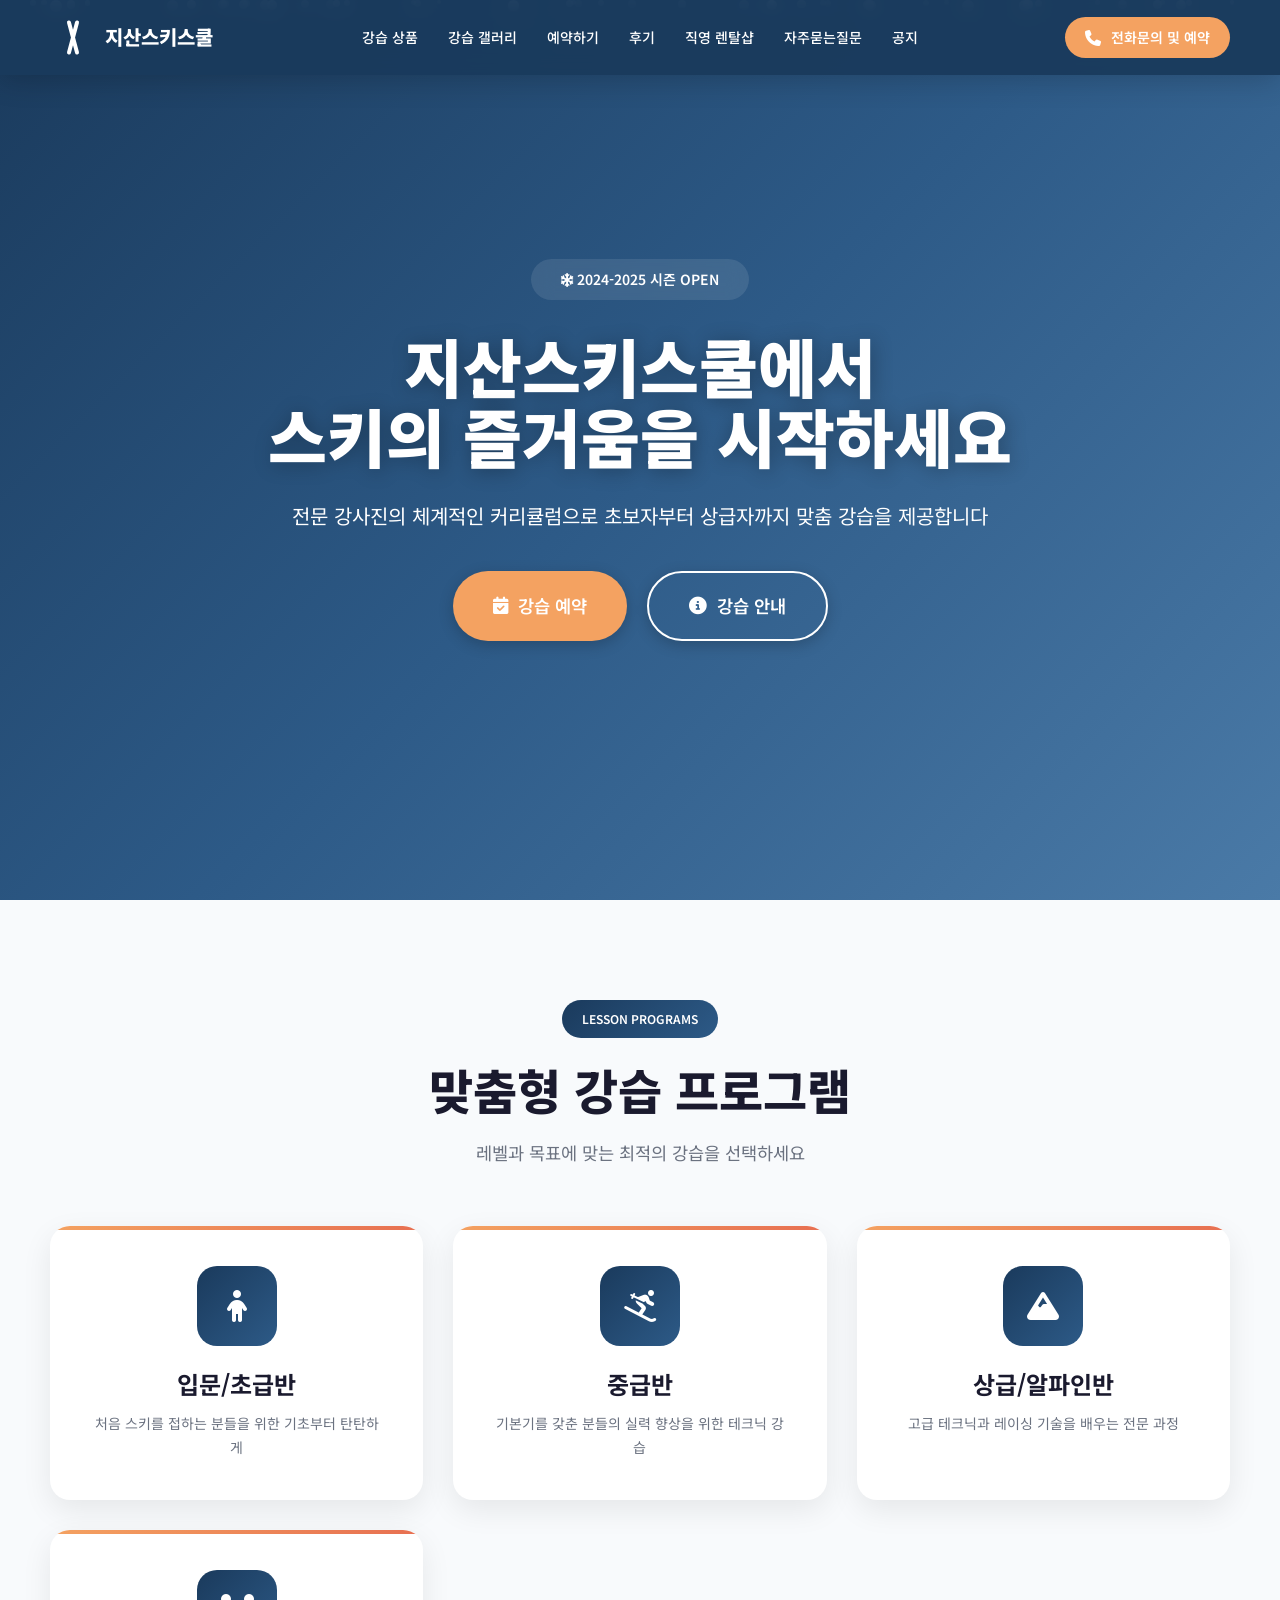
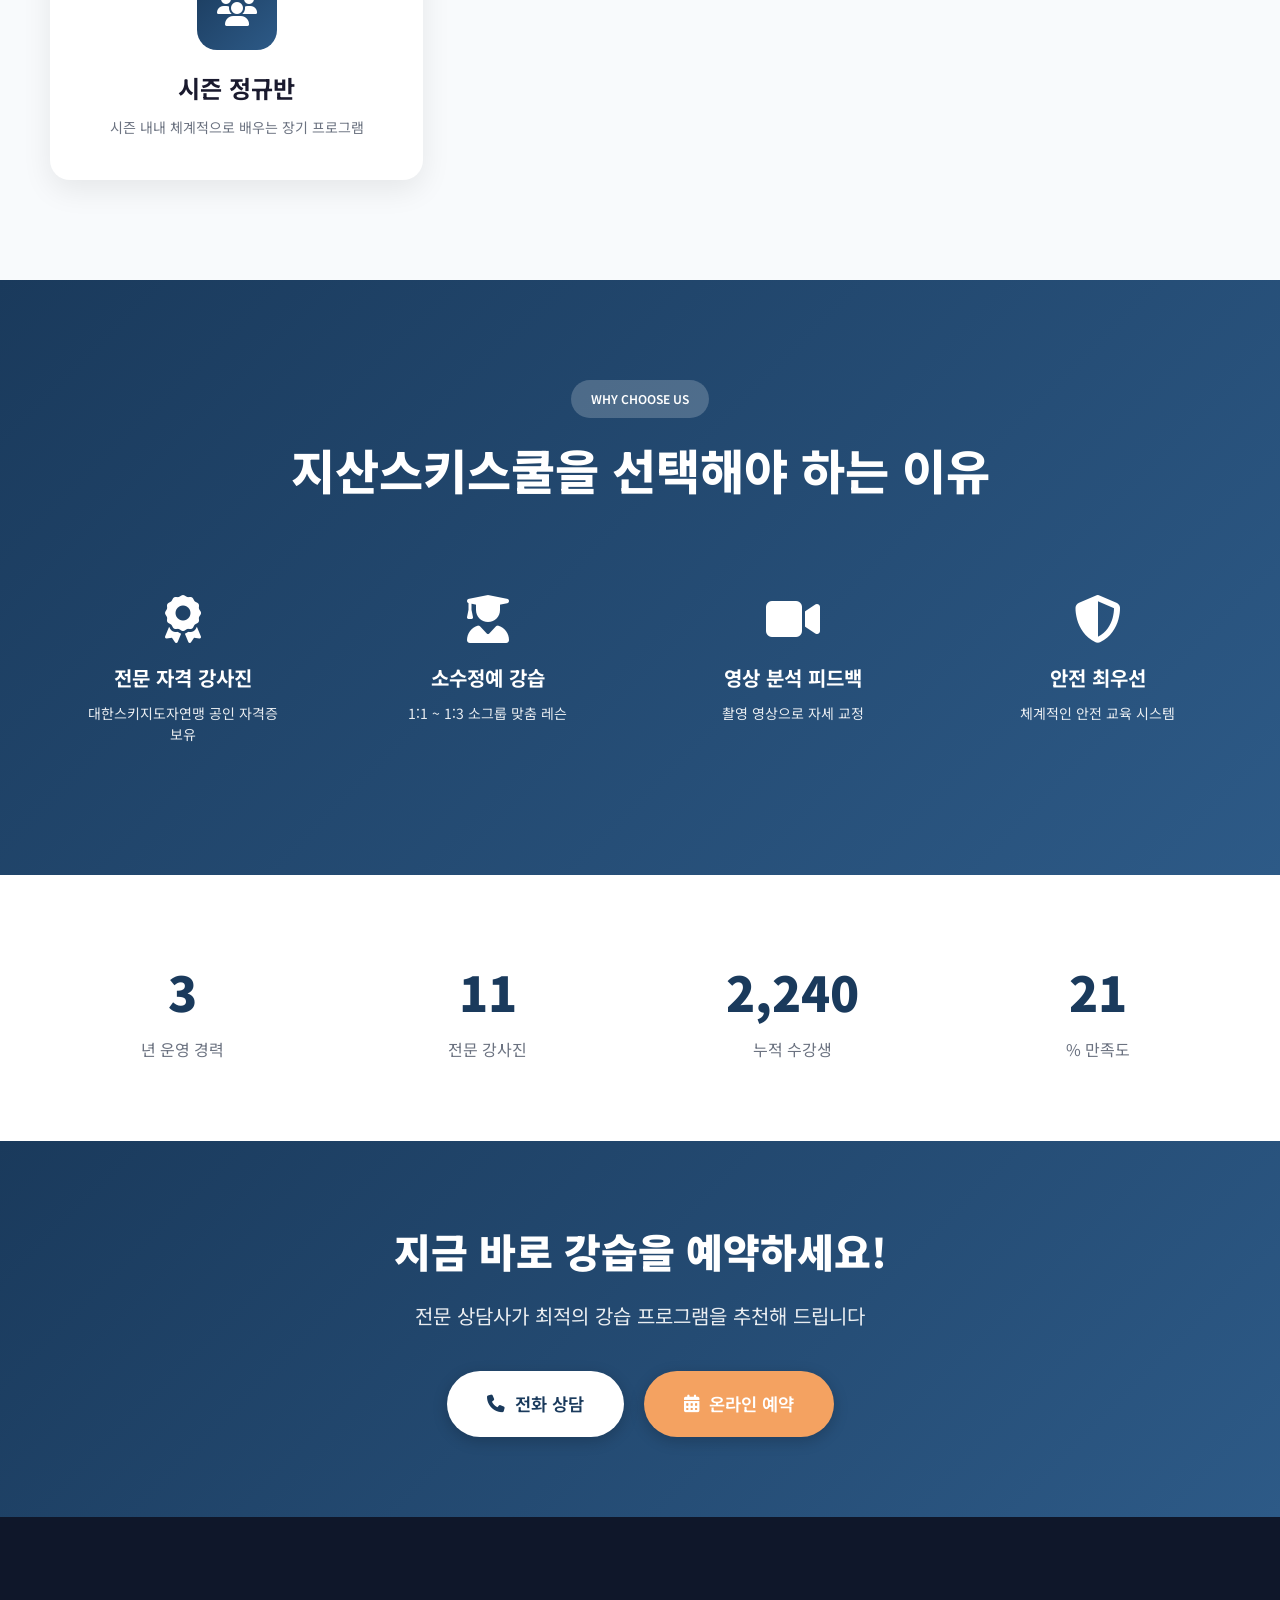
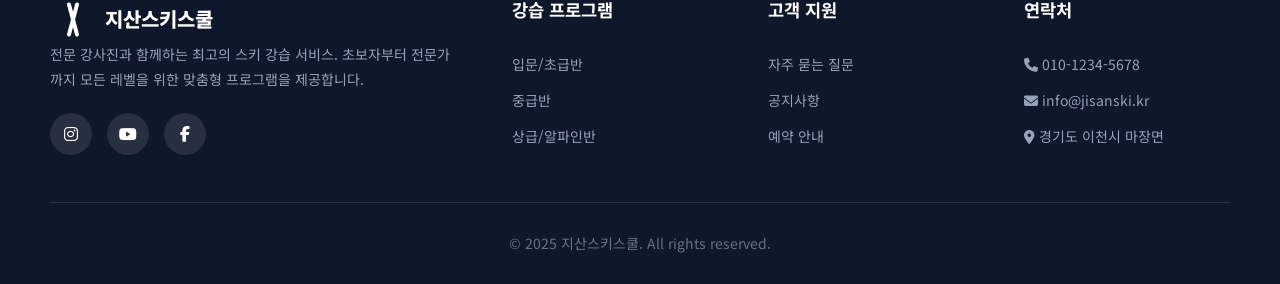
==== commit 9081eb2d: "refactor: Major site update with 지산스키스쿨 branding - Changed brand name from SKI LESSON to 지산스키스쿨 acro" ====
--- a/index.html
+++ b/index.html
@@ -3,7 +3,7 @@
 <head>
     <meta charset="UTF-8">
     <meta name="viewport" content="width=device-width, initial-scale=1.0">
-    <title>SKI LESSON - 스키 강습 전문</title>
+    <title>지산스키스쿨 - 전문 스키 강습</title>
     <link rel="preconnect" href="https://fonts.googleapis.com">
     <link rel="preconnect" href="https://fonts.gstatic.com" crossorigin>
     <link href="https://fonts.googleapis.com/css2?family=Noto+Sans+KR:wght@300;400;500;700;900&family=Montserrat:wght@400;600;700;800;900&display=swap" rel="stylesheet">
@@ -12,39 +12,24 @@
     <style>
         /* Hero Section */
         .hero {
-            height: 100vh;
-            min-height: 700px;
+            min-height: 100vh;
+            background: linear-gradient(135deg, var(--color-primary) 0%, var(--color-primary-light) 50%, var(--color-secondary) 100%);
             position: relative;
             display: flex;
             align-items: center;
             justify-content: center;
             overflow: hidden;
-            background: linear-gradient(135deg, var(--color-primary) 0%, var(--color-primary-light) 50%, var(--color-secondary) 100%);
-        }
-
-        .hero-bg {
+        }
+
+        .hero::before {
+            content: '';
             position: absolute;
             top: 0;
             left: 0;
             width: 100%;
             height: 100%;
-            background: url('https://images.unsplash.com/photo-1605540436563-5bca919ae766?w=1920') center/cover no-repeat;
-            opacity: 0.7;
-            animation: heroZoom 20s ease-in-out infinite alternate;
-        }
-
-        @keyframes heroZoom {
-            0% { transform: scale(1); }
-            100% { transform: scale(1.1); }
-        }
-
-        .hero-overlay {
-            position: absolute;
-            top: 0;
-            left: 0;
-            width: 100%;
-            height: 100%;
-            background: linear-gradient(135deg, rgba(26, 58, 92, 0.7) 0%, rgba(45, 90, 135, 0.5) 100%);
+            background: url('https://images.unsplash.com/photo-1551524559-8af4e6624178?w=1920') center/cover;
+            opacity: 0.3;
         }
 
         .snow-container {
@@ -59,492 +44,213 @@
 
         .snowflake {
             position: absolute;
-            top: -10px;
-            color: white;
-            animation: snowfall linear infinite;
-            opacity: 0.8;
-        }
-
-        @keyframes snowfall {
-            0% { transform: translateY(-10px) rotate(0deg); }
-            100% { transform: translateY(100vh) rotate(360deg); }
+            width: 10px;
+            height: 10px;
+            background: rgba(255, 255, 255, 0.8);
+            border-radius: var(--radius-circle);
+            animation: fall linear infinite;
+        }
+
+        @keyframes fall {
+            to { transform: translateY(100vh) rotate(360deg); }
         }
 
         .hero-content {
+            text-align: center;
+            color: var(--color-white);
             position: relative;
-            z-index: 10;
-            text-align: left;
-            color: white;
-            max-width: var(--container-xl);
-            width: 100%;
-            padding: 0 var(--spacing-3xl);
-        }
-
-        .hero-subtitle {
-            font-size: var(--font-size-md);
-            font-weight: var(--font-weight-medium);
-            letter-spacing: 3px;
-            margin-bottom: var(--spacing-lg);
-            opacity: 0;
-            transform: translateY(30px);
-            animation: fadeInUp 0.8s ease forwards 0.3s;
+            z-index: 1;
+            padding: 0 var(--spacing-xl);
+            max-width: 900px;
+        }
+
+        .hero-tag {
+            display: inline-block;
+            background: var(--color-overlay-light);
+            backdrop-filter: blur(10px);
+            padding: var(--spacing-sm) var(--spacing-xl);
+            border-radius: var(--radius-full);
+            font-size: var(--font-size-sm);
+            font-weight: var(--font-weight-semibold);
+            margin-bottom: var(--spacing-xl);
+            animation: slideInDown 0.8s ease;
         }
 
         .hero-title {
-            font-family: var(--font-family-heading);
             font-size: clamp(var(--font-size-3xl), 6vw, var(--font-size-5xl));
             font-weight: var(--font-weight-black);
             line-height: var(--line-height-tight);
             margin-bottom: var(--spacing-xl);
-            opacity: 0;
-            transform: translateY(30px);
-            animation: fadeInUp 0.8s ease forwards 0.5s;
-        }
-
-        .hero-title span {
-            display: block;
-            color: var(--color-accent);
-        }
-
-        .hero-desc {
-            font-size: var(--font-size-md);
-            max-width: 500px;
+            animation: slideInUp 0.8s ease 0.2s both;
+            text-shadow: var(--text-shadow-hero);
+        }
+
+        .hero-subtitle {
+            font-size: var(--font-size-lg);
+            opacity: 0.9;
             margin-bottom: var(--spacing-2xl);
-            opacity: 0.9;
-            line-height: var(--line-height-loose);
-            opacity: 0;
-            transform: translateY(30px);
-            animation: fadeInUp 0.8s ease forwards 0.7s;
+            animation: slideInUp 0.8s ease 0.4s both;
         }
 
         .hero-buttons {
             display: flex;
             gap: var(--spacing-lg);
-            opacity: 0;
-            transform: translateY(30px);
-            animation: fadeInUp 0.8s ease forwards 0.9s;
-        }
-
-        .hero-scroll {
-            position: absolute;
-            bottom: 40px;
-            left: 50%;
-            transform: translateX(-50%);
-            z-index: 10;
-            color: white;
-            text-align: center;
-            animation: bounce 2s ease-in-out infinite;
-        }
-
-        @keyframes bounce {
-            0%, 100% { transform: translateX(-50%) translateY(0); }
-            50% { transform: translateX(-50%) translateY(10px); }
-        }
-
-        .hero-scroll i {
-            font-size: var(--font-size-2xl);
-        }
-
-        /* Mountain Divider */
-        .mountain-divider {
-            position: relative;
-            height: 150px;
-            margin-top: -150px;
-            z-index: 20;
-        }
-
-        .mountain-divider svg {
-            position: absolute;
-            bottom: 0;
-            width: 100%;
-            height: 150px;
+            justify-content: center;
+            flex-wrap: wrap;
+            animation: slideInUp 0.8s ease 0.6s both;
         }
 
         /* Lessons Section */
-        .lessons {
+        .lessons-section {
             padding: var(--spacing-6xl) var(--spacing-3xl);
-            background: var(--color-snow-white);
-        }
-
-        .filter-tabs {
-            display: flex;
-            justify-content: center;
-            gap: var(--spacing-md);
-            margin-bottom: var(--spacing-3xl);
-            flex-wrap: wrap;
-        }
-
-        .filter-tab {
-            padding: var(--spacing-md) var(--spacing-xl);
-            border: 2px solid var(--color-light-gray);
-            background: white;
-            border-radius: var(--radius-3xl);
-            font-size: var(--font-size-sm);
-            font-weight: var(--font-weight-medium);
-            cursor: pointer;
-            transition: var(--transition-normal);
-        }
-
-        .filter-tab:hover,
-        .filter-tab.active {
-            border-color: var(--color-primary);
-            background: var(--color-primary);
-            color: white;
-            transform: translateY(-2px);
+            background: var(--bg-snow);
         }
 
         .lessons-grid {
             display: grid;
-            grid-template-columns: repeat(auto-fit, minmax(350px, 1fr));
+            grid-template-columns: repeat(auto-fit, minmax(280px, 1fr));
             gap: var(--spacing-xl);
-            max-width: var(--container-2xl);
+            max-width: var(--container-xl);
             margin: 0 auto;
         }
 
         .lesson-card {
-            background: white;
+            background: var(--bg-white);
             border-radius: var(--radius-xl);
+            padding: var(--spacing-2xl);
+            text-align: center;
+            box-shadow: var(--shadow-card);
+            transition: var(--transition-cubic);
+            position: relative;
             overflow: hidden;
-            box-shadow: var(--shadow-md);
-            transition: var(--transition-cubic);
-            opacity: 0;
-            transform: translateY(50px);
-        }
-
-        .lesson-card.visible {
-            opacity: 1;
-            transform: translateY(0);
+        }
+
+        .lesson-card::before {
+            content: '';
+            position: absolute;
+            top: 0;
+            left: 0;
+            width: 100%;
+            height: 4px;
+            background: var(--bg-gradient-accent);
         }
 
         .lesson-card:hover {
             transform: translateY(-10px);
-            box-shadow: var(--shadow-xl);
-        }
-
-        .card-image {
-            position: relative;
-            height: 220px;
-            overflow: hidden;
-        }
-
-        .card-image img {
-            width: 100%;
-            height: 100%;
-            object-fit: cover;
-            transition: transform 0.5s ease;
-        }
-
-        .lesson-card:hover .card-image img {
-            transform: scale(1.1);
-        }
-
-        .card-badge {
-            position: absolute;
-            top: var(--spacing-md);
-            left: var(--spacing-md);
-            background: var(--color-accent);
-            color: white;
-            padding: 6px var(--spacing-md);
+            box-shadow: var(--shadow-card-hover);
+        }
+
+        .lesson-icon {
+            width: 80px;
+            height: 80px;
+            margin: 0 auto var(--spacing-lg);
+            background: var(--bg-gradient-hero);
             border-radius: var(--radius-xl);
-            font-size: var(--font-size-xs);
-            font-weight: var(--font-weight-semibold);
-        }
-
-        .card-badge.beginner { background: var(--color-success); }
-        .card-badge.intermediate { background: var(--color-accent); }
-        .card-badge.advanced { background: var(--color-danger); }
-
-        .card-content {
-            padding: var(--spacing-xl);
-        }
-
-        .card-title {
-            font-size: var(--font-size-lg);
+            display: flex;
+            align-items: center;
+            justify-content: center;
+        }
+
+        .lesson-icon i {
+            font-size: var(--font-size-2xl);
+            color: var(--color-white);
+        }
+
+        .lesson-card h3 {
+            font-size: var(--font-size-xl);
             font-weight: var(--font-weight-bold);
             color: var(--color-text-dark);
             margin-bottom: var(--spacing-sm);
         }
 
-        .card-desc {
+        .lesson-card p {
             color: var(--color-text-light);
             font-size: var(--font-size-sm);
             line-height: var(--line-height-relaxed);
-            margin-bottom: var(--spacing-lg);
-        }
-
-        .card-meta {
-            display: flex;
-            justify-content: space-between;
-            align-items: center;
-            padding-top: var(--spacing-lg);
-            border-top: 1px solid var(--color-light-gray);
-        }
-
-        .card-info {
-            display: flex;
-            gap: var(--spacing-lg);
-        }
-
-        .card-info span {
-            display: flex;
-            align-items: center;
-            gap: var(--spacing-xs);
-            font-size: var(--font-size-xs);
-            color: var(--color-text-light);
-        }
-
-        .card-info i {
-            color: var(--color-primary-light);
-        }
-
-        .card-price {
-            font-size: var(--font-size-lg);
-            font-weight: var(--font-weight-bold);
-            color: var(--color-primary);
-        }
-
-        .card-price small {
-            font-size: var(--font-size-xs);
-            font-weight: var(--font-weight-normal);
-            color: var(--color-text-light);
         }
 
         /* Features Section */
-        .features {
+        .features-section {
             padding: var(--spacing-6xl) var(--spacing-3xl);
-            background: linear-gradient(180deg, #e8f4fc 0%, var(--color-snow-white) 100%);
-            position: relative;
-            overflow: hidden;
+            background: var(--bg-gradient-hero);
+            color: var(--color-white);
         }
 
         .features-grid {
             display: grid;
-            grid-template-columns: repeat(3, 1fr);
+            grid-template-columns: repeat(auto-fit, minmax(250px, 1fr));
             gap: var(--spacing-2xl);
             max-width: var(--container-xl);
             margin: 0 auto;
         }
 
-        .feature-card {
+        .feature-item {
             text-align: center;
-            padding: var(--spacing-2xl) var(--spacing-xl);
-            background: white;
-            border-radius: var(--radius-xl);
-            box-shadow: var(--shadow-sm);
-            transition: var(--transition-slow);
-            opacity: 0;
-            transform: translateY(30px) scale(0.95);
-        }
-
-        .feature-card.visible {
-            opacity: 1;
-            transform: translateY(0) scale(1);
-        }
-
-        .feature-card:hover {
-            transform: translateY(-10px);
-            box-shadow: var(--shadow-lg);
-        }
-
-        .feature-icon {
-            width: 100px;
-            height: 100px;
-            margin: 0 auto var(--spacing-xl);
-            background: linear-gradient(135deg, var(--color-light-blue), var(--color-primary-light));
-            border-radius: var(--radius-circle);
-            display: flex;
-            align-items: center;
-            justify-content: center;
+            padding: var(--spacing-xl);
+        }
+
+        .feature-item i {
+            font-size: var(--font-size-4xl);
+            margin-bottom: var(--spacing-lg);
             animation: float 3s ease-in-out infinite;
         }
 
-        .feature-card:nth-child(2) .feature-icon { animation-delay: 0.5s; }
-        .feature-card:nth-child(3) .feature-icon { animation-delay: 1s; }
-
-        .feature-icon i {
-            font-size: var(--font-size-3xl);
-            color: white;
-        }
-
-        .feature-title {
-            font-size: var(--font-size-xl);
+        .feature-item h3 {
+            font-size: var(--font-size-lg);
             font-weight: var(--font-weight-bold);
-            color: var(--color-text-dark);
-            margin-bottom: var(--spacing-md);
-        }
-
-        .feature-desc {
-            color: var(--color-text-light);
-            line-height: var(--line-height-relaxed);
-        }
-
-        .cta-button {
-            text-align: center;
-            margin-top: var(--spacing-4xl);
-        }
-
-        /* Video Section */
-        .video-section {
-            padding: var(--spacing-6xl) var(--spacing-3xl);
-            background: var(--color-primary);
-            position: relative;
-            overflow: hidden;
-        }
-
-        .video-content {
+            margin-bottom: var(--spacing-sm);
+        }
+
+        .feature-item p {
+            opacity: 0.9;
+            font-size: var(--font-size-sm);
+        }
+
+        /* Counter Section */
+        .counter-section {
+            padding: var(--spacing-5xl) var(--spacing-3xl);
+            background: var(--bg-white);
+        }
+
+        .counter-grid {
+            display: grid;
+            grid-template-columns: repeat(auto-fit, minmax(200px, 1fr));
+            gap: var(--spacing-2xl);
             max-width: var(--container-xl);
             margin: 0 auto;
-            display: grid;
-            grid-template-columns: 1fr 1fr;
-            gap: var(--spacing-4xl);
-            align-items: center;
-        }
-
-        .video-left {
-            color: white;
-        }
-
-        .video-play-btn {
-            width: 80px;
-            height: 80px;
-            background: var(--color-accent);
-            border-radius: var(--radius-circle);
-            display: flex;
-            align-items: center;
-            justify-content: center;
-            margin-bottom: var(--spacing-xl);
-            cursor: pointer;
-            transition: var(--transition-normal);
-            position: relative;
-        }
-
-        .video-play-btn::before {
-            content: '';
-            position: absolute;
-            width: 100%;
-            height: 100%;
-            border-radius: var(--radius-circle);
-            background: var(--color-accent);
-            animation: pulse-ring 1.5s ease-out infinite;
-        }
-
-        @keyframes pulse-ring {
-            0% { transform: scale(1); opacity: 1; }
-            100% { transform: scale(1.5); opacity: 0; }
-        }
-
-        .video-play-btn:hover {
-            transform: scale(1.1);
-            background: var(--color-accent-hover);
-        }
-
-        .video-play-btn i {
-            font-size: var(--font-size-2xl);
-            color: white;
-            margin-left: 5px;
-            position: relative;
-            z-index: 1;
-        }
-
-        .video-title {
-            font-size: clamp(var(--font-size-xl), 3vw, var(--font-size-3xl));
-            font-weight: var(--font-weight-extrabold);
-            margin-bottom: var(--spacing-lg);
-            line-height: var(--line-height-snug);
-        }
-
-        .video-desc {
+            text-align: center;
+        }
+
+        .counter-item h2 {
+            font-size: var(--font-size-4xl);
+            font-weight: var(--font-weight-black);
+            color: var(--color-primary);
+            margin-bottom: var(--spacing-sm);
+        }
+
+        .counter-item p {
+            color: var(--color-text-light);
             font-size: var(--font-size-base);
-            opacity: 0.9;
-            line-height: var(--line-height-loose);
-            margin-bottom: var(--spacing-xl);
-        }
-
-        .video-stats {
-            display: flex;
-            gap: var(--spacing-2xl);
-        }
-
-        .stat-item { text-align: center; }
-
-        .stat-number {
-            font-size: var(--font-size-3xl);
-            font-weight: var(--font-weight-extrabold);
-            color: var(--color-accent);
-            display: block;
-        }
-
-        .stat-label {
-            font-size: var(--font-size-sm);
-            opacity: 0.8;
-        }
-
-        .video-frame {
-            position: relative;
-            border-radius: var(--radius-xl);
-            overflow: hidden;
-            box-shadow: 0 30px 60px rgba(0, 0, 0, 0.3);
-        }
-
-        .video-frame img {
-            width: 100%;
-            display: block;
-        }
-
-        /* Counter Section */
-        .counter-section {
-            padding: var(--spacing-6xl) var(--spacing-3xl);
-            background: linear-gradient(135deg, var(--color-snow-white) 0%, #e8f4fc 100%);
-            text-align: center;
-        }
-
-        .counter-title {
-            font-size: clamp(var(--font-size-xl), 3vw, var(--font-size-2xl));
-            color: var(--color-text-dark);
-            margin-bottom: var(--spacing-lg);
-        }
-
-        .counter-number {
-            font-family: var(--font-family-heading);
-            font-size: clamp(var(--font-size-5xl), 15vw, 10rem);
-            font-weight: var(--font-weight-black);
-            background: linear-gradient(135deg, var(--color-primary), var(--color-primary-light), var(--color-accent));
-            -webkit-background-clip: text;
-            -webkit-text-fill-color: transparent;
-            background-clip: text;
-            line-height: 1;
-            margin-bottom: var(--spacing-lg);
-        }
-
-        .counter-label {
-            font-size: var(--font-size-lg);
-            color: var(--color-text-light);
         }
 
         /* CTA Section */
         .cta-section {
-            padding: var(--spacing-6xl) var(--spacing-3xl);
-            background: linear-gradient(135deg, var(--color-primary), var(--color-primary-light));
+            padding: var(--spacing-5xl) var(--spacing-3xl);
+            background: var(--bg-gradient-hero);
             text-align: center;
-            color: white;
-        }
-
-        .cta-content {
-            max-width: 800px;
-            margin: 0 auto;
-        }
-
-        .cta-title {
-            font-size: clamp(var(--font-size-2xl), 4vw, var(--font-size-4xl));
-            font-weight: var(--font-weight-extrabold);
+            color: var(--color-white);
+        }
+
+        .cta-section h2 {
+            font-size: var(--font-size-3xl);
+            font-weight: var(--font-weight-black);
             margin-bottom: var(--spacing-lg);
         }
 
-        .cta-desc {
-            font-size: var(--font-size-md);
+        .cta-section p {
+            font-size: var(--font-size-lg);
             opacity: 0.9;
             margin-bottom: var(--spacing-2xl);
-            line-height: var(--line-height-loose);
         }
 
         .cta-buttons {
@@ -554,379 +260,199 @@
             flex-wrap: wrap;
         }
 
-        /* Responsive */
         @media (max-width: 768px) {
-            .hero-content {
-                padding: 0 var(--spacing-xl);
-                text-align: center;
-            }
-
-            .hero-desc {
-                margin: 0 auto var(--spacing-2xl);
-            }
-
-            .hero-buttons {
+            .hero-buttons,
+            .cta-buttons {
                 flex-direction: column;
                 align-items: center;
             }
-
-            .lessons-grid {
-                grid-template-columns: 1fr;
-            }
-
-            .features-grid {
-                grid-template-columns: 1fr;
-            }
-
-            .video-content {
-                grid-template-columns: 1fr;
-                text-align: center;
-            }
-
-            .video-play-btn {
-                margin: 0 auto var(--spacing-xl);
-            }
-
-            .video-stats {
-                justify-content: center;
-            }
         }
     </style>
 </head>
 <body>
-    <!-- Loader -->
-    <div class="loader" id="loader">
-        <div class="loader-spinner"></div>
-    </div>
-
-    <!-- Header -->
-    <header class="header" id="header">
-        <a href="index.html" class="logo">
-            <div class="logo-icon"></div>
-            SKI LESSON
-        </a>
+    <header class="header">
+        <a href="index.html" class="logo"><div class="logo-icon"></div>지산스키스쿨</a>
         <nav class="nav" id="nav">
             <a href="products.html">강습 상품</a>
             <a href="gallery.html">강습 갤러리</a>
-            <a href="booking.html" class="nav-btn">예약하기</a>
+            <a href="booking.html">예약하기</a>
             <a href="reviews.html">후기</a>
             <a href="rental.html">직영 렌탈샵</a>
             <a href="faq.html">자주묻는질문</a>
             <a href="notice.html">공지</a>
         </nav>
-        <div class="menu-toggle" id="menuToggle">
-            <span></span>
-            <span></span>
-            <span></span>
+        <div class="header-right">
+            <a href="tel:010-1234-5678" class="header-phone"><i class="fas fa-phone"></i><span>전화문의 및 예약</span></a>
+            <div class="menu-toggle" id="menuToggle"><span></span><span></span><span></span></div>
         </div>
     </header>
 
-    <!-- Hero Section -->
-    <section class="hero" id="home">
-        <div class="hero-bg"></div>
-        <div class="hero-overlay"></div>
+    <section class="hero">
         <div class="snow-container" id="snowContainer"></div>
         <div class="hero-content">
-            <p class="hero-subtitle">PROFESSIONAL SKI LESSON</p>
-            <h1 class="hero-title">
-                CONQUER THE SLOPES
-                <span>WITH EXPERT GUIDANCE</span>
-            </h1>
-            <p class="hero-desc">
-                전문 강사진과 함께하는 맞춤형 스키 강습으로
-                초보자부터 상급자까지 모든 레벨의 스키어를 위한
-                완벽한 프로그램을 제공합니다.
-            </p>
+            <span class="hero-tag"><i class="fas fa-snowflake"></i> 2024-2025 시즌 OPEN</span>
+            <h1 class="hero-title">지산스키스쿨에서<br>스키의 즐거움을 시작하세요</h1>
+            <p class="hero-subtitle">전문 강사진의 체계적인 커리큘럼으로 초보자부터 상급자까지 맞춤 강습을 제공합니다</p>
             <div class="hero-buttons">
-                <a href="products.html" class="btn btn-primary">
-                    <i class="fas fa-play"></i> 강습 시작하기
-                </a>
-                <a href="booking.html" class="btn btn-secondary">
-                    <i class="fas fa-calendar-check"></i> 예약하기
-                </a>
-            </div>
-        </div>
-        <div class="hero-scroll">
-            <i class="fas fa-chevron-down"></i>
+                <a href="booking.html" class="btn btn-primary btn-lg"><i class="fas fa-calendar-check"></i> 강습 예약</a>
+                <a href="products.html" class="btn btn-secondary btn-lg"><i class="fas fa-info-circle"></i> 강습 안내</a>
+            </div>
         </div>
     </section>
 
-    <!-- Mountain Divider -->
-    <div class="mountain-divider">
-        <svg viewBox="0 0 1440 150" preserveAspectRatio="none">
-            <path fill="#f8fafc" d="M0,150 L0,100 Q360,20 720,80 T1440,60 L1440,150 Z"/>
-            <path fill="#e8f4fc" fill-opacity="0.5" d="M0,150 L0,120 Q360,50 720,100 T1440,80 L1440,150 Z"/>
-        </svg>
-    </div>
-
-    <!-- Lessons Section -->
-    <section class="lessons" id="lessons">
-        <div class="section-header fade-in">
-            <span class="section-tag">LESSONS</span>
-            <h2 class="section-title">스키 강습 프로그램</h2>
-            <p class="section-subtitle">당신의 레벨에 맞는 최적의 강습 프로그램을 선택하세요</p>
-        </div>
-
-        <div class="filter-tabs">
-            <button class="filter-tab active" data-filter="all">전체</button>
-            <button class="filter-tab" data-filter="beginner">초급</button>
-            <button class="filter-tab" data-filter="intermediate">중급</button>
-            <button class="filter-tab" data-filter="advanced">상급</button>
-        </div>
-
+    <section class="lessons-section">
+        <div class="section-header">
+            <span class="section-tag">LESSON PROGRAMS</span>
+            <h2 class="section-title">맞춤형 강습 프로그램</h2>
+            <p class="section-subtitle">레벨과 목표에 맞는 최적의 강습을 선택하세요</p>
+        </div>
         <div class="lessons-grid">
-            <div class="lesson-card" data-category="beginner">
-                <div class="card-image">
-                    <img src="https://images.unsplash.com/photo-1551524559-8af4e6624178?w=600" alt="초급 스키 강습">
-                    <span class="card-badge beginner">초급</span>
-                </div>
-                <div class="card-content">
-                    <h3 class="card-title">스키 입문 패키지</h3>
-                    <p class="card-desc">스키를 처음 시작하는 분들을 위한 기초부터 차근차근 배우는 입문 과정입니다.</p>
-                    <div class="card-meta">
-                        <div class="card-info">
-                            <span><i class="far fa-clock"></i> 2시간</span>
-                            <span><i class="far fa-user"></i> 1-4명</span>
-                        </div>
-                        <div class="card-price">₩150,000 <small>/인</small></div>
-                    </div>
-                </div>
-            </div>
-
-            <div class="lesson-card" data-category="intermediate">
-                <div class="card-image">
-                    <img src="https://images.unsplash.com/photo-1565992441121-4367c2967103?w=600" alt="중급 스키 강습">
-                    <span class="card-badge intermediate">중급</span>
-                </div>
-                <div class="card-content">
-                    <h3 class="card-title">카빙턴 마스터 코스</h3>
-                    <p class="card-desc">기본기를 갖춘 분들을 위한 카빙턴 기술 향상 집중 프로그램입니다.</p>
-                    <div class="card-meta">
-                        <div class="card-info">
-                            <span><i class="far fa-clock"></i> 3시간</span>
-                            <span><i class="far fa-user"></i> 1-6명</span>
-                        </div>
-                        <div class="card-price">₩200,000 <small>/인</small></div>
-                    </div>
-                </div>
-            </div>
-
-            <div class="lesson-card" data-category="advanced">
-                <div class="card-image">
-                    <img src="https://images.unsplash.com/photo-1605540436563-5bca919ae766?w=600" alt="상급 스키 강습">
-                    <span class="card-badge advanced">상급</span>
-                </div>
-                <div class="card-content">
-                    <h3 class="card-title">익스트림 스킬업 코스</h3>
-                    <p class="card-desc">모글, 점프 등 고급 기술을 마스터하는 상급자 전용 프로그램입니다.</p>
-                    <div class="card-meta">
-                        <div class="card-info">
-                            <span><i class="far fa-clock"></i> 4시간</span>
-                            <span><i class="far fa-user"></i> 1-4명</span>
-                        </div>
-                        <div class="card-price">₩280,000 <small>/인</small></div>
-                    </div>
-                </div>
+            <div class="lesson-card fade-in">
+                <div class="lesson-icon"><i class="fas fa-child"></i></div>
+                <h3>입문/초급반</h3>
+                <p>처음 스키를 접하는 분들을 위한 기초부터 탄탄하게</p>
+            </div>
+            <div class="lesson-card fade-in">
+                <div class="lesson-icon"><i class="fas fa-skiing"></i></div>
+                <h3>중급반</h3>
+                <p>기본기를 갖춘 분들의 실력 향상을 위한 테크닉 강습</p>
+            </div>
+            <div class="lesson-card fade-in">
+                <div class="lesson-icon"><i class="fas fa-mountain"></i></div>
+                <h3>상급/알파인반</h3>
+                <p>고급 테크닉과 레이싱 기술을 배우는 전문 과정</p>
+            </div>
+            <div class="lesson-card fade-in">
+                <div class="lesson-icon"><i class="fas fa-users"></i></div>
+                <h3>시즌 정규반</h3>
+                <p>시즌 내내 체계적으로 배우는 장기 프로그램</p>
             </div>
         </div>
     </section>
 
-    <!-- Features Section -->
-    <section class="features" id="features">
-        <div class="section-header fade-in">
-            <span class="section-tag">WHY US</span>
-            <h2 class="section-title">왜 SKI LESSON인가요?</h2>
-            <p class="section-subtitle">최고의 스키 강습 경험을 위한 3가지 약속</p>
-        </div>
-
+    <section class="features-section">
+        <div class="section-header" style="color: white;">
+            <span class="section-tag" style="background: rgba(255,255,255,0.2);">WHY CHOOSE US</span>
+            <h2 class="section-title" style="color: white;">지산스키스쿨을 선택해야 하는 이유</h2>
+        </div>
         <div class="features-grid">
-            <div class="feature-card">
-                <div class="feature-icon">
-                    <i class="fas fa-medal"></i>
-                </div>
-                <h3 class="feature-title">전문 자격증 강사진</h3>
-                <p class="feature-desc">KSIA, CSIA 등 국내외 공인 자격증을 보유한 전문 강사진이 안전하고 체계적인 강습을 제공합니다.</p>
-            </div>
-
-            <div class="feature-card">
-                <div class="feature-icon">
-                    <i class="fas fa-users"></i>
-                </div>
-                <h3 class="feature-title">소수 정예 맞춤 강습</h3>
-                <p class="feature-desc">최대 6명의 소규모 그룹으로 개인별 맞춤 피드백과 집중 케어를 제공합니다.</p>
-            </div>
-
-            <div class="feature-card">
-                <div class="feature-icon">
-                    <i class="fas fa-shield-alt"></i>
-                </div>
-                <h3 class="feature-title">안전 최우선 시스템</h3>
-                <p class="feature-desc">최신 안전 장비와 보험 가입, 응급 대응 시스템으로 안전한 강습 환경을 보장합니다.</p>
-            </div>
-        </div>
-
-        <div class="cta-button fade-in">
-            <a href="booking.html" class="btn btn-primary">
-                <i class="fas fa-calendar-check"></i> 무료 상담 신청하기
-            </a>
+            <div class="feature-item">
+                <i class="fas fa-award"></i>
+                <h3>전문 자격 강사진</h3>
+                <p>대한스키지도자연맹 공인 자격증 보유</p>
+            </div>
+            <div class="feature-item">
+                <i class="fas fa-user-graduate"></i>
+                <h3>소수정예 강습</h3>
+                <p>1:1 ~ 1:3 소그룹 맞춤 레슨</p>
+            </div>
+            <div class="feature-item">
+                <i class="fas fa-video"></i>
+                <h3>영상 분석 피드백</h3>
+                <p>촬영 영상으로 자세 교정</p>
+            </div>
+            <div class="feature-item">
+                <i class="fas fa-shield-alt"></i>
+                <h3>안전 최우선</h3>
+                <p>체계적인 안전 교육 시스템</p>
+            </div>
         </div>
     </section>
 
-    <!-- Video Section -->
-    <section class="video-section">
-        <div class="video-content">
-            <div class="video-left slide-in-left">
-                <div class="video-play-btn">
-                    <i class="fas fa-play"></i>
-                </div>
-                <h2 class="video-title">눈 위의 자유로움을<br>경험하세요</h2>
-                <p class="video-desc">
-                    10년 이상의 강습 경험과 노하우로 만들어진 체계적인 커리큘럼.
-                    초보자도 단 하루 만에 슬로프를 내려올 수 있습니다.
-                </p>
-                <div class="video-stats">
-                    <div class="stat-item">
-                        <span class="stat-number" data-target="98">0</span>
-                        <p class="stat-label">% 만족도</p>
-                    </div>
-                    <div class="stat-item">
-                        <span class="stat-number" data-target="500">0</span>
-                        <p class="stat-label">+ 월간 수강생</p>
-                    </div>
-                    <div class="stat-item">
-                        <span class="stat-number" data-target="15">0</span>
-                        <p class="stat-label">년 경력</p>
-                    </div>
-                </div>
-            </div>
-            <div class="video-right slide-in-right">
-                <div class="video-frame">
-                    <img src="https://images.unsplash.com/photo-1551524559-8af4e6624178?w=800" alt="스키 강습 영상">
-                </div>
+    <section class="counter-section">
+        <div class="counter-grid">
+            <div class="counter-item">
+                <h2 class="counter" data-target="15">0</h2>
+                <p>년 운영 경력</p>
+            </div>
+            <div class="counter-item">
+                <h2 class="counter" data-target="50">0</h2>
+                <p>전문 강사진</p>
+            </div>
+            <div class="counter-item">
+                <h2 class="counter" data-target="10000">0</h2>
+                <p>누적 수강생</p>
+            </div>
+            <div class="counter-item">
+                <h2 class="counter" data-target="98">0</h2>
+                <p>% 만족도</p>
             </div>
         </div>
     </section>
 
-    <!-- Counter Section -->
-    <section class="counter-section">
-        <div class="counter-content fade-in">
-            <h2 class="counter-title">누적 수강생 수</h2>
-            <div class="counter-number" id="mainCounter">0</div>
-            <p class="counter-label">명의 수강생이 SKI LESSON과 함께했습니다</p>
+    <section class="cta-section">
+        <h2>지금 바로 강습을 예약하세요!</h2>
+        <p>전문 상담사가 최적의 강습 프로그램을 추천해 드립니다</p>
+        <div class="cta-buttons">
+            <a href="tel:010-1234-5678" class="btn btn-white btn-lg"><i class="fas fa-phone"></i> 전화 상담</a>
+            <a href="booking.html" class="btn btn-accent btn-lg"><i class="fas fa-calendar-alt"></i> 온라인 예약</a>
         </div>
     </section>
 
-    <!-- CTA Section -->
-    <section class="cta-section">
-        <div class="cta-content fade-in">
-            <h2 class="cta-title">지금 바로 스키 강습을 시작하세요!</h2>
-            <p class="cta-desc">
-                첫 강습 예약 시 20% 할인 혜택을 드립니다.<br>
-                전문 상담사가 최적의 강습 프로그램을 추천해 드립니다.
-            </p>
-            <div class="cta-buttons">
-                <a href="tel:02-1234-5678" class="btn btn-white">
-                    <i class="fas fa-phone"></i> 전화 상담
-                </a>
-                <a href="booking.html" class="btn btn-primary">
-                    <i class="fas fa-calendar-alt"></i> 온라인 예약
-                </a>
-            </div>
-        </div>
-    </section>
-
-    <!-- Footer -->
     <footer class="footer">
         <div class="footer-content">
             <div class="footer-brand">
-                <a href="index.html" class="logo">
-                    <div class="logo-icon"></div>
-                    SKI LESSON
-                </a>
-                <p>전문 강사진과 함께하는 최고의 스키 강습 서비스. 초보자부터 상급자까지 모든 레벨을 위한 맞춤형 프로그램을 제공합니다.</p>
+                <a href="index.html" class="logo"><div class="logo-icon"></div>지산스키스쿨</a>
+                <p>전문 강사진과 함께하는 최고의 스키 강습 서비스. 초보자부터 전문가까지 모든 레벨을 위한 맞춤형 프로그램을 제공합니다.</p>
                 <div class="social-links">
                     <a href="#"><i class="fab fa-instagram"></i></a>
                     <a href="#"><i class="fab fa-youtube"></i></a>
                     <a href="#"><i class="fab fa-facebook-f"></i></a>
-                    <a href="#"><i class="fas fa-blog"></i></a>
                 </div>
             </div>
             <div class="footer-column">
                 <h4>강습 프로그램</h4>
                 <ul>
-                    <li><a href="products.html">프리미엄 강습</a></li>
-                    <li><a href="products.html">시즌 강습</a></li>
-                    <li><a href="products.html">알파인 강습</a></li>
-                    <li><a href="products.html">키즈 프로그램</a></li>
+                    <li><a href="products.html">입문/초급반</a></li>
+                    <li><a href="products.html">중급반</a></li>
+                    <li><a href="products.html">상급/알파인반</a></li>
                 </ul>
             </div>
             <div class="footer-column">
                 <h4>고객 지원</h4>
                 <ul>
                     <li><a href="faq.html">자주 묻는 질문</a></li>
+                    <li><a href="notice.html">공지사항</a></li>
                     <li><a href="booking.html">예약 안내</a></li>
-                    <li><a href="notice.html">공지사항</a></li>
-                    <li><a href="rental.html">렌탈샵</a></li>
                 </ul>
             </div>
             <div class="footer-column">
                 <h4>연락처</h4>
                 <ul>
-                    <li><i class="fas fa-phone"></i> 02-1234-5678</li>
-                    <li><i class="fas fa-envelope"></i> info@skilesson.kr</li>
-                    <li><i class="fas fa-map-marker-alt"></i> 강원도 평창군</li>
+                    <li><i class="fas fa-phone"></i> 010-1234-5678</li>
+                    <li><i class="fas fa-envelope"></i> info@jisanski.kr</li>
+                    <li><i class="fas fa-map-marker-alt"></i> 경기도 이천시 마장면</li>
                 </ul>
             </div>
         </div>
         <div class="footer-bottom">
-            <p>&copy; 2025 SKI LESSON. All rights reserved.</p>
+            <p>&copy; 2025 지산스키스쿨. All rights reserved.</p>
         </div>
     </footer>
 
     <script>
-        // Loader
-        window.addEventListener('load', () => {
-            setTimeout(() => {
-                document.getElementById('loader').classList.add('hidden');
-            }, 800);
+        // Mobile Menu Toggle
+        document.getElementById('menuToggle').addEventListener('click', () => {
+            document.getElementById('nav').classList.toggle('active');
         });
 
         // Snow Effect
-        function createSnowflakes() {
+        function createSnow() {
             const container = document.getElementById('snowContainer');
             for (let i = 0; i < 50; i++) {
-                const snowflake = document.createElement('div');
-                snowflake.className = 'snowflake';
-                snowflake.innerHTML = '❄';
-                snowflake.style.left = Math.random() * 100 + '%';
-                snowflake.style.animationDuration = (Math.random() * 3 + 2) + 's';
-                snowflake.style.animationDelay = Math.random() * 5 + 's';
-                snowflake.style.fontSize = (Math.random() * 15 + 10) + 'px';
-                snowflake.style.opacity = Math.random() * 0.6 + 0.4;
-                container.appendChild(snowflake);
+                const snow = document.createElement('div');
+                snow.className = 'snowflake';
+                snow.style.left = Math.random() * 100 + '%';
+                snow.style.width = snow.style.height = Math.random() * 8 + 4 + 'px';
+                snow.style.animationDuration = Math.random() * 5 + 5 + 's';
+                snow.style.animationDelay = Math.random() * 5 + 's';
+                snow.style.opacity = Math.random() * 0.6 + 0.4;
+                container.appendChild(snow);
             }
         }
-        createSnowflakes();
-
-        // Header Scroll Effect
-        window.addEventListener('scroll', () => {
-            const header = document.getElementById('header');
-            if (window.pageYOffset > 50) {
-                header.classList.add('scrolled');
-            } else {
-                header.classList.remove('scrolled');
-            }
-        });
-
-        // Mobile Menu Toggle
-        const menuToggle = document.getElementById('menuToggle');
-        const nav = document.getElementById('nav');
-        menuToggle.addEventListener('click', () => nav.classList.toggle('active'));
-        document.querySelectorAll('.nav a').forEach(link => {
-            link.addEventListener('click', () => nav.classList.remove('active'));
-        });
-
-        // Scroll Animations
+        createSnow();
+
+        // Scroll Animation
         const observer = new IntersectionObserver((entries) => {
             entries.forEach((entry, index) => {
                 if (entry.isIntersecting) {
@@ -935,62 +461,35 @@
             });
         }, { threshold: 0.1 });
 
-        document.querySelectorAll('.fade-in, .slide-in-left, .slide-in-right, .lesson-card, .feature-card').forEach(el => observer.observe(el));
+        document.querySelectorAll('.fade-in').forEach(el => observer.observe(el));
 
         // Counter Animation
-        function animateCounter(element, target, duration = 2000) {
-            let start = 0;
-            const increment = target / (duration / 16);
-            function update() {
-                start += increment;
-                if (start < target) {
-                    element.textContent = Math.floor(start).toLocaleString();
-                    requestAnimationFrame(update);
-                } else {
-                    element.textContent = target.toLocaleString();
-                }
-            }
-            update();
-        }
-
-        const mainCounter = document.getElementById('mainCounter');
+        const counters = document.querySelectorAll('.counter');
         const counterObserver = new IntersectionObserver((entries) => {
             entries.forEach(entry => {
                 if (entry.isIntersecting) {
-                    animateCounter(mainCounter, 15847, 2500);
-                    counterObserver.unobserve(entry.target);
+                    const counter = entry.target;
+                    const target = parseInt(counter.dataset.target);
+                    const duration = 2000;
+                    const step = target / (duration / 16);
+                    let current = 0;
+
+                    const updateCounter = () => {
+                        current += step;
+                        if (current < target) {
+                            counter.textContent = Math.floor(current).toLocaleString();
+                            requestAnimationFrame(updateCounter);
+                        } else {
+                            counter.textContent = target.toLocaleString();
+                        }
+                    };
+                    updateCounter();
+                    counterObserver.unobserve(counter);
                 }
             });
         }, { threshold: 0.5 });
-        counterObserver.observe(mainCounter);
-
-        document.querySelectorAll('.stat-number[data-target]').forEach(stat => {
-            const obs = new IntersectionObserver((entries) => {
-                entries.forEach(entry => {
-                    if (entry.isIntersecting) {
-                        animateCounter(entry.target, parseInt(entry.target.dataset.target), 2000);
-                        obs.unobserve(entry.target);
-                    }
-                });
-            }, { threshold: 0.5 });
-            obs.observe(stat);
-        });
-
-        // Filter Tabs
-        document.querySelectorAll('.filter-tab').forEach(tab => {
-            tab.addEventListener('click', function() {
-                document.querySelectorAll('.filter-tab').forEach(t => t.classList.remove('active'));
-                this.classList.add('active');
-                const filter = this.dataset.filter;
-                document.querySelectorAll('.lesson-card').forEach(card => {
-                    if (filter === 'all' || card.dataset.category === filter) {
-                        card.style.display = 'block';
-                    } else {
-                        card.style.display = 'none';
-                    }
-                });
-            });
-        });
+
+        counters.forEach(counter => counterObserver.observe(counter));
     </script>
 </body>
 </html>
--- a/css/style.css
+++ b/css/style.css
@@ -1,5 +1,5 @@
 /* ========================================
-   SKI LESSON - Shared CSS Variables & Styles
+   지산스키스쿨 - Shared CSS Variables & Styles
    ======================================== */
 
 :root {
@@ -13,6 +13,10 @@
     --color-accent-hover: #e76f51;
     --color-accent-light: #f8c291;
 
+    --color-gradient-start: #ff6b35;
+    --color-gradient-end: #f7c531;
+    --color-header-gradient: linear-gradient(135deg, #ff6b35 0%, #f7c531 100%);
+
     --color-success: #22c55e;
     --color-success-dark: #16a34a;
     --color-warning: #eab308;
@@ -26,9 +30,11 @@
     --color-alpine-purple: #8b5cf6;
 
     --color-snow-white: #f8fafc;
+    --color-white: #ffffff;
     --color-light-blue: #89c4e8;
     --color-light-gray: #e5e7eb;
     --color-medium-gray: #9ca3af;
+    --color-dark-gray: #374151;
 
     --color-text-dark: #1a1a2e;
     --color-text-body: #374151;
@@ -38,6 +44,21 @@
     --color-footer-bg: #0f172a;
     --color-overlay: rgba(26, 58, 92, 0.7);
     --color-overlay-dark: rgba(0, 0, 0, 0.5);
+    --color-overlay-light: rgba(255, 255, 255, 0.1);
+
+    --color-table-header-bg: linear-gradient(135deg, #ff6b35 0%, #f7c531 100%);
+    --color-table-row-hover: #fff5f0;
+    --color-table-border: #f0f0f0;
+
+    /* ===== Background Colors ===== */
+    --bg-primary: var(--color-primary);
+    --bg-secondary: var(--color-secondary);
+    --bg-accent: var(--color-accent);
+    --bg-white: var(--color-white);
+    --bg-snow: var(--color-snow-white);
+    --bg-dark: var(--color-footer-bg);
+    --bg-gradient-hero: linear-gradient(135deg, var(--color-primary) 0%, var(--color-primary-light) 100%);
+    --bg-gradient-accent: linear-gradient(135deg, var(--color-accent) 0%, var(--color-accent-hover) 100%);
 
     /* ===== Typography ===== */
     --font-family-primary: 'Noto Sans KR', -apple-system, BlinkMacSystemFont, sans-serif;
@@ -81,6 +102,7 @@
     --spacing-6xl: 100px;
 
     /* ===== Border Radius ===== */
+    --radius-none: 0;
     --radius-xs: 4px;
     --radius-sm: 8px;
     --radius-md: 12px;
@@ -91,7 +113,9 @@
     --radius-full: 50px;
     --radius-circle: 50%;
 
-    /* ===== Shadows ===== */
+    /* ===== Box Shadows ===== */
+    --shadow-none: none;
+    --shadow-xs: 0 1px 3px rgba(0, 0, 0, 0.05);
     --shadow-sm: 0 2px 10px rgba(0, 0, 0, 0.05);
     --shadow-md: 0 5px 20px rgba(0, 0, 0, 0.08);
     --shadow-lg: 0 10px 40px rgba(0, 0, 0, 0.1);
@@ -99,6 +123,17 @@
     --shadow-2xl: 0 30px 80px rgba(0, 0, 0, 0.2);
     --shadow-accent: 0 5px 20px rgba(244, 162, 97, 0.4);
     --shadow-primary: 0 5px 20px rgba(26, 58, 92, 0.3);
+    --shadow-card: 0 10px 30px rgba(0, 0, 0, 0.08);
+    --shadow-card-hover: 0 20px 50px rgba(0, 0, 0, 0.15);
+    --shadow-header: 0 4px 30px rgba(0, 0, 0, 0.2);
+    --shadow-button: 0 4px 15px rgba(0, 0, 0, 0.2);
+
+    /* ===== Text Shadows ===== */
+    --text-shadow-none: none;
+    --text-shadow-sm: 0 1px 2px rgba(0, 0, 0, 0.1);
+    --text-shadow-md: 0 2px 4px rgba(0, 0, 0, 0.2);
+    --text-shadow-lg: 0 4px 8px rgba(0, 0, 0, 0.3);
+    --text-shadow-hero: 2px 2px 20px rgba(0, 0, 0, 0.3);
 
     /* ===== Transitions ===== */
     --transition-fast: 0.2s ease;
@@ -139,7 +174,7 @@
     font-size: var(--font-size-base);
     line-height: var(--line-height-normal);
     color: var(--color-text-body);
-    background: var(--color-snow-white);
+    background: var(--bg-snow);
     overflow-x: hidden;
 }
 
@@ -165,7 +200,7 @@
     list-style: none;
 }
 
-/* ===== Header ===== */
+/* ===== Header - New Layout ===== */
 .header {
     position: fixed;
     top: 0;
@@ -176,30 +211,31 @@
     display: flex;
     justify-content: space-between;
     align-items: center;
+    background: rgba(26, 58, 92, 0.95);
+    backdrop-filter: blur(10px);
+    box-shadow: var(--shadow-header);
     transition: var(--transition-cubic);
 }
 
 .header.scrolled,
 .header.solid {
-    background: rgba(26, 58, 92, 0.95);
-    backdrop-filter: blur(10px);
     padding: var(--spacing-sm) var(--spacing-3xl);
-    box-shadow: 0 4px 30px rgba(0, 0, 0, 0.2);
 }
 
 .logo {
     display: flex;
     align-items: center;
     gap: var(--spacing-sm);
-    color: white;
+    color: var(--color-white);
     font-family: var(--font-family-heading);
     font-weight: var(--font-weight-extrabold);
-    font-size: var(--font-size-xl);
+    font-size: var(--font-size-lg);
+    flex-shrink: 0;
 }
 
 .logo-icon {
-    width: 50px;
-    height: 50px;
+    width: 45px;
+    height: 45px;
     position: relative;
 }
 
@@ -207,10 +243,10 @@
 .logo-icon::after {
     content: '';
     position: absolute;
-    background: white;
-    border-radius: 2px;
+    background: var(--color-white);
+    border-radius: var(--radius-xs);
     width: 4px;
-    height: 40px;
+    height: 35px;
     top: 5px;
     left: 50%;
 }
@@ -224,13 +260,16 @@
 }
 
 .nav {
+    position: absolute;
+    left: 50%;
+    transform: translateX(-50%);
     display: flex;
-    gap: var(--spacing-lg);
+    gap: var(--spacing-xl);
     align-items: center;
 }
 
 .nav a {
-    color: white;
+    color: var(--color-white);
     font-weight: var(--font-weight-medium);
     font-size: var(--font-size-sm);
     position: relative;
@@ -258,22 +297,34 @@
     color: var(--color-accent);
 }
 
-.nav-btn {
-    background: var(--color-accent) !important;
-    color: white !important;
-    padding: var(--spacing-md) var(--spacing-xl) !important;
-    border-radius: var(--radius-3xl);
-    font-weight: var(--font-weight-semibold) !important;
-}
-
-.nav-btn:hover {
-    background: var(--color-accent-hover) !important;
+.header-right {
+    display: flex;
+    align-items: center;
+    gap: var(--spacing-md);
+    flex-shrink: 0;
+}
+
+.header-phone {
+    display: flex;
+    align-items: center;
+    gap: var(--spacing-sm);
+    color: var(--color-white);
+    font-weight: var(--font-weight-semibold);
+    font-size: var(--font-size-sm);
+    padding: var(--spacing-sm) var(--spacing-lg);
+    background: var(--color-accent);
+    border-radius: var(--radius-full);
+    transition: var(--transition-normal);
+}
+
+.header-phone:hover {
+    background: var(--color-accent-hover);
     transform: translateY(-2px);
     box-shadow: var(--shadow-accent);
 }
 
-.nav-btn::after {
-    display: none !important;
+.header-phone i {
+    font-size: var(--font-size-base);
 }
 
 .menu-toggle {
@@ -287,8 +338,8 @@
 .menu-toggle span {
     width: 25px;
     height: 3px;
-    background: white;
-    border-radius: 3px;
+    background: var(--color-white);
+    border-radius: var(--radius-xs);
     transition: var(--transition-normal);
 }
 
@@ -305,11 +356,12 @@
     transition: var(--transition-cubic);
     cursor: pointer;
     border: none;
+    box-shadow: var(--shadow-button);
 }
 
 .btn-primary {
-    background: var(--color-accent);
-    color: white;
+    background: var(--bg-accent);
+    color: var(--color-white);
 }
 
 .btn-primary:hover {
@@ -320,36 +372,47 @@
 
 .btn-secondary {
     background: transparent;
-    color: white;
-    border: 2px solid white;
+    color: var(--color-white);
+    border: 2px solid var(--color-white);
 }
 
 .btn-secondary:hover {
-    background: white;
+    background: var(--color-white);
     color: var(--color-primary);
     transform: translateY(-3px);
 }
 
 .btn-white {
-    background: white;
+    background: var(--color-white);
     color: var(--color-primary);
 }
 
 .btn-white:hover {
-    background: var(--color-snow-white);
+    background: var(--bg-snow);
     transform: translateY(-3px);
     box-shadow: 0 10px 30px rgba(255, 255, 255, 0.3);
+}
+
+.btn-accent {
+    background: var(--color-accent);
+    color: var(--color-white);
+}
+
+.btn-accent:hover {
+    background: var(--color-accent-hover);
+    transform: translateY(-3px);
 }
 
 .btn-outline {
     background: transparent;
     color: var(--color-primary);
     border: 2px solid var(--color-primary);
+    box-shadow: var(--shadow-none);
 }
 
 .btn-outline:hover {
     background: var(--color-primary);
-    color: white;
+    color: var(--color-white);
     transform: translateY(-3px);
 }
 
@@ -363,14 +426,16 @@
     font-size: var(--font-size-sm);
 }
 
-/* ===== Page Header ===== */
+/* ===== Page Header with Image Background ===== */
 .page-header {
-    padding: 180px var(--spacing-3xl) var(--spacing-6xl);
-    background: linear-gradient(135deg, var(--color-primary) 0%, var(--color-primary-light) 100%);
+    padding: 200px var(--spacing-3xl) var(--spacing-6xl);
     position: relative;
     overflow: hidden;
     text-align: center;
-    color: white;
+    color: var(--color-white);
+    background-size: cover;
+    background-position: center;
+    background-attachment: fixed;
 }
 
 .page-header::before {
@@ -380,38 +445,92 @@
     left: 0;
     width: 100%;
     height: 100%;
-    background: url("data:image/svg+xml,%3Csvg width='60' height='60' viewBox='0 0 60 60' xmlns='http://www.w3.org/2000/svg'%3E%3Cg fill='none' fill-rule='evenodd'%3E%3Cg fill='%23ffffff' fill-opacity='0.05'%3E%3Cpath d='M36 34v-4h-2v4h-4v2h4v4h2v-4h4v-2h-4zm0-30V0h-2v4h-4v2h4v4h2V6h4V4h-4zM6 34v-4H4v4H0v2h4v4h2v-4h4v-2H6zM6 4V0H4v4H0v2h4v4h2V6h4V4H6z'/%3E%3C/g%3E%3C/g%3E%3C/svg%3E");
+    background: linear-gradient(135deg, rgba(26, 58, 92, 0.85) 0%, rgba(45, 90, 135, 0.75) 100%);
+    z-index: 1;
+}
+
+.page-header::after {
+    content: '';
+    position: absolute;
+    top: 0;
+    left: -100%;
+    width: 300%;
+    height: 100%;
+    background: linear-gradient(90deg, transparent, rgba(255,255,255,0.1), transparent);
+    animation: speedLine 3s ease-in-out infinite;
+    z-index: 2;
+}
+
+@keyframes speedLine {
+    0% { transform: translateX(0); }
+    100% { transform: translateX(50%); }
 }
 
 .page-header-content {
     position: relative;
-    z-index: 1;
+    z-index: 3;
 }
 
 .page-tag {
     display: inline-block;
-    background: rgba(255, 255, 255, 0.2);
+    background: var(--color-overlay-light);
     padding: var(--spacing-sm) var(--spacing-lg);
     border-radius: var(--radius-xl);
     font-size: var(--font-size-sm);
     font-weight: var(--font-weight-semibold);
     margin-bottom: var(--spacing-lg);
-    animation: fadeInDown 0.8s ease;
+    animation: slideInDown 0.6s ease;
+    backdrop-filter: blur(5px);
 }
 
 .page-title {
     font-size: clamp(var(--font-size-3xl), 5vw, var(--font-size-5xl));
     font-weight: var(--font-weight-black);
     margin-bottom: var(--spacing-lg);
-    animation: fadeInUp 0.8s ease 0.2s both;
+    animation: slideInUp 0.6s ease 0.1s both;
+    text-shadow: var(--text-shadow-hero);
 }
 
 .page-subtitle {
     font-size: var(--font-size-lg);
-    opacity: 0.9;
+    opacity: 0.95;
     max-width: 600px;
     margin: 0 auto;
-    animation: fadeInUp 0.8s ease 0.4s both;
+    animation: slideInUp 0.6s ease 0.2s both;
+    text-shadow: var(--text-shadow-md);
+}
+
+/* Speed effect elements */
+.speed-lines {
+    position: absolute;
+    top: 0;
+    left: 0;
+    width: 100%;
+    height: 100%;
+    pointer-events: none;
+    z-index: 2;
+    overflow: hidden;
+}
+
+.speed-line {
+    position: absolute;
+    height: 2px;
+    background: linear-gradient(90deg, transparent, rgba(255,255,255,0.6), transparent);
+    animation: speedMove 1.5s ease-out infinite;
+}
+
+@keyframes speedMove {
+    0% {
+        transform: translateX(-100%);
+        opacity: 0;
+    }
+    50% {
+        opacity: 1;
+    }
+    100% {
+        transform: translateX(200%);
+        opacity: 0;
+    }
 }
 
 /* ===== Section Styles ===== */
@@ -426,8 +545,8 @@
 
 .section-tag {
     display: inline-block;
-    background: linear-gradient(135deg, var(--color-primary), var(--color-primary-light));
-    color: white;
+    background: var(--bg-gradient-hero);
+    color: var(--color-white);
     padding: var(--spacing-sm) var(--spacing-lg);
     border-radius: var(--radius-xl);
     font-size: var(--font-size-xs);
@@ -451,22 +570,22 @@
 
 /* ===== Cards ===== */
 .card {
-    background: white;
+    background: var(--bg-white);
     border-radius: var(--radius-xl);
-    box-shadow: var(--shadow-md);
+    box-shadow: var(--shadow-card);
     overflow: hidden;
     transition: var(--transition-cubic);
 }
 
 .card:hover {
     transform: translateY(-10px);
-    box-shadow: var(--shadow-xl);
+    box-shadow: var(--shadow-card-hover);
 }
 
 /* ===== Footer ===== */
 .footer {
-    background: var(--color-footer-bg);
-    color: white;
+    background: var(--bg-dark);
+    color: var(--color-white);
     padding: var(--spacing-5xl) var(--spacing-3xl) var(--spacing-xl);
 }
 
@@ -483,6 +602,7 @@
     color: var(--color-text-muted);
     line-height: var(--line-height-loose);
     margin-bottom: var(--spacing-lg);
+    font-size: var(--font-size-sm);
 }
 
 .social-links {
@@ -491,14 +611,15 @@
 }
 
 .social-links a {
-    width: 45px;
-    height: 45px;
-    background: rgba(255, 255, 255, 0.1);
+    width: 42px;
+    height: 42px;
+    background: var(--color-overlay-light);
     border-radius: var(--radius-circle);
     display: flex;
     align-items: center;
     justify-content: center;
-    color: white;
+    color: var(--color-white);
+    font-size: var(--font-size-base);
 }
 
 .social-links a:hover {
@@ -516,8 +637,10 @@
     margin-bottom: var(--spacing-md);
 }
 
-.footer-column ul a {
+.footer-column ul a,
+.footer-column ul li {
     color: var(--color-text-muted);
+    font-size: var(--font-size-sm);
 }
 
 .footer-column ul a:hover {
@@ -525,47 +648,18 @@
 }
 
 .footer-bottom {
-    border-top: 1px solid rgba(255, 255, 255, 0.1);
+    border-top: 1px solid var(--color-overlay-light);
     padding-top: var(--spacing-xl);
     text-align: center;
     color: var(--color-text-light);
     font-size: var(--font-size-sm);
 }
 
-/* ===== Loader ===== */
-.loader {
-    position: fixed;
-    top: 0;
-    left: 0;
-    width: 100%;
-    height: 100%;
-    background: var(--color-primary);
-    z-index: var(--z-loader);
-    display: flex;
-    align-items: center;
-    justify-content: center;
-    transition: opacity 0.5s ease, visibility 0.5s ease;
-}
-
-.loader.hidden {
-    opacity: 0;
-    visibility: hidden;
-}
-
-.loader-spinner {
-    width: 60px;
-    height: 60px;
-    border: 4px solid rgba(255, 255, 255, 0.3);
-    border-top-color: white;
-    border-radius: var(--radius-circle);
-    animation: spin 1s linear infinite;
-}
-
 /* ===== Animations ===== */
-@keyframes fadeInDown {
+@keyframes slideInDown {
     from {
         opacity: 0;
-        transform: translateY(-30px);
+        transform: translateY(-40px);
     }
     to {
         opacity: 1;
@@ -573,10 +667,10 @@
     }
 }
 
-@keyframes fadeInUp {
+@keyframes slideInUp {
     from {
         opacity: 0;
-        transform: translateY(30px);
+        transform: translateY(40px);
     }
     to {
         opacity: 1;
@@ -601,6 +695,17 @@
 @keyframes pulse {
     0%, 100% { transform: scale(1); }
     50% { transform: scale(1.05); }
+}
+
+@keyframes zoomIn {
+    from {
+        opacity: 0;
+        transform: scale(0.95);
+    }
+    to {
+        opacity: 1;
+        transform: scale(1);
+    }
 }
 
 /* ===== Animation Classes ===== */
@@ -635,6 +740,17 @@
 .slide-in-right.visible {
     opacity: 1;
     transform: translateX(0);
+}
+
+.zoom-in {
+    opacity: 0;
+    transform: scale(0.95);
+    transition: var(--transition-slower);
+}
+
+.zoom-in.visible {
+    opacity: 1;
+    transform: scale(1);
 }
 
 /* ===== Form Styles ===== */
@@ -660,7 +776,7 @@
     font-family: inherit;
     font-size: var(--font-size-base);
     transition: var(--transition-normal);
-    background: white;
+    background: var(--bg-white);
 }
 
 .form-input:focus,
@@ -676,7 +792,55 @@
     resize: vertical;
 }
 
+/* ===== Table Styles ===== */
+.price-table {
+    width: 100%;
+    border-collapse: collapse;
+    background: var(--bg-white);
+    border-radius: var(--radius-lg);
+    overflow: hidden;
+    box-shadow: var(--shadow-card);
+}
+
+.price-table thead {
+    background: var(--color-table-header-bg);
+}
+
+.price-table th {
+    padding: var(--spacing-lg) var(--spacing-md);
+    text-align: center;
+    font-weight: var(--font-weight-bold);
+    font-size: var(--font-size-base);
+    color: var(--color-white);
+}
+
+.price-table td {
+    padding: var(--spacing-lg) var(--spacing-md);
+    text-align: center;
+    border-bottom: 1px solid var(--color-table-border);
+    font-size: var(--font-size-sm);
+    color: var(--color-text-dark);
+}
+
+.price-table tbody tr {
+    transition: var(--transition-normal);
+}
+
+.price-table tbody tr:hover {
+    background: var(--color-table-row-hover);
+}
+
+.price-table tbody tr:last-child td {
+    border-bottom: none;
+}
+
 /* ===== Responsive ===== */
+@media (max-width: 1200px) {
+    .nav {
+        gap: var(--spacing-lg);
+    }
+}
+
 @media (max-width: 992px) {
     .menu-toggle {
         display: flex;
@@ -695,6 +859,8 @@
         gap: var(--spacing-xl);
         padding: var(--spacing-3xl);
         transition: right var(--transition-cubic);
+        left: auto;
+        transform: none;
     }
 
     .nav.active {
@@ -709,6 +875,17 @@
     .header.scrolled,
     .header.solid {
         padding: var(--spacing-md) var(--spacing-xl);
+    }
+
+    .header-phone span {
+        display: none;
+    }
+
+    .header-phone {
+        padding: var(--spacing-sm);
+        width: 40px;
+        height: 40px;
+        justify-content: center;
     }
 
     .footer-content {
@@ -724,6 +901,11 @@
         padding-right: var(--spacing-xl);
     }
 
+    .page-header {
+        padding-top: 160px;
+        padding-bottom: var(--spacing-4xl);
+    }
+
     .footer-content {
         grid-template-columns: 1fr;
         text-align: center;
@@ -732,4 +914,18 @@
     .social-links {
         justify-content: center;
     }
-}
+
+    .logo {
+        font-size: var(--font-size-base);
+    }
+
+    .logo-icon {
+        width: 35px;
+        height: 35px;
+    }
+
+    .logo-icon::before,
+    .logo-icon::after {
+        height: 28px;
+    }
+}
